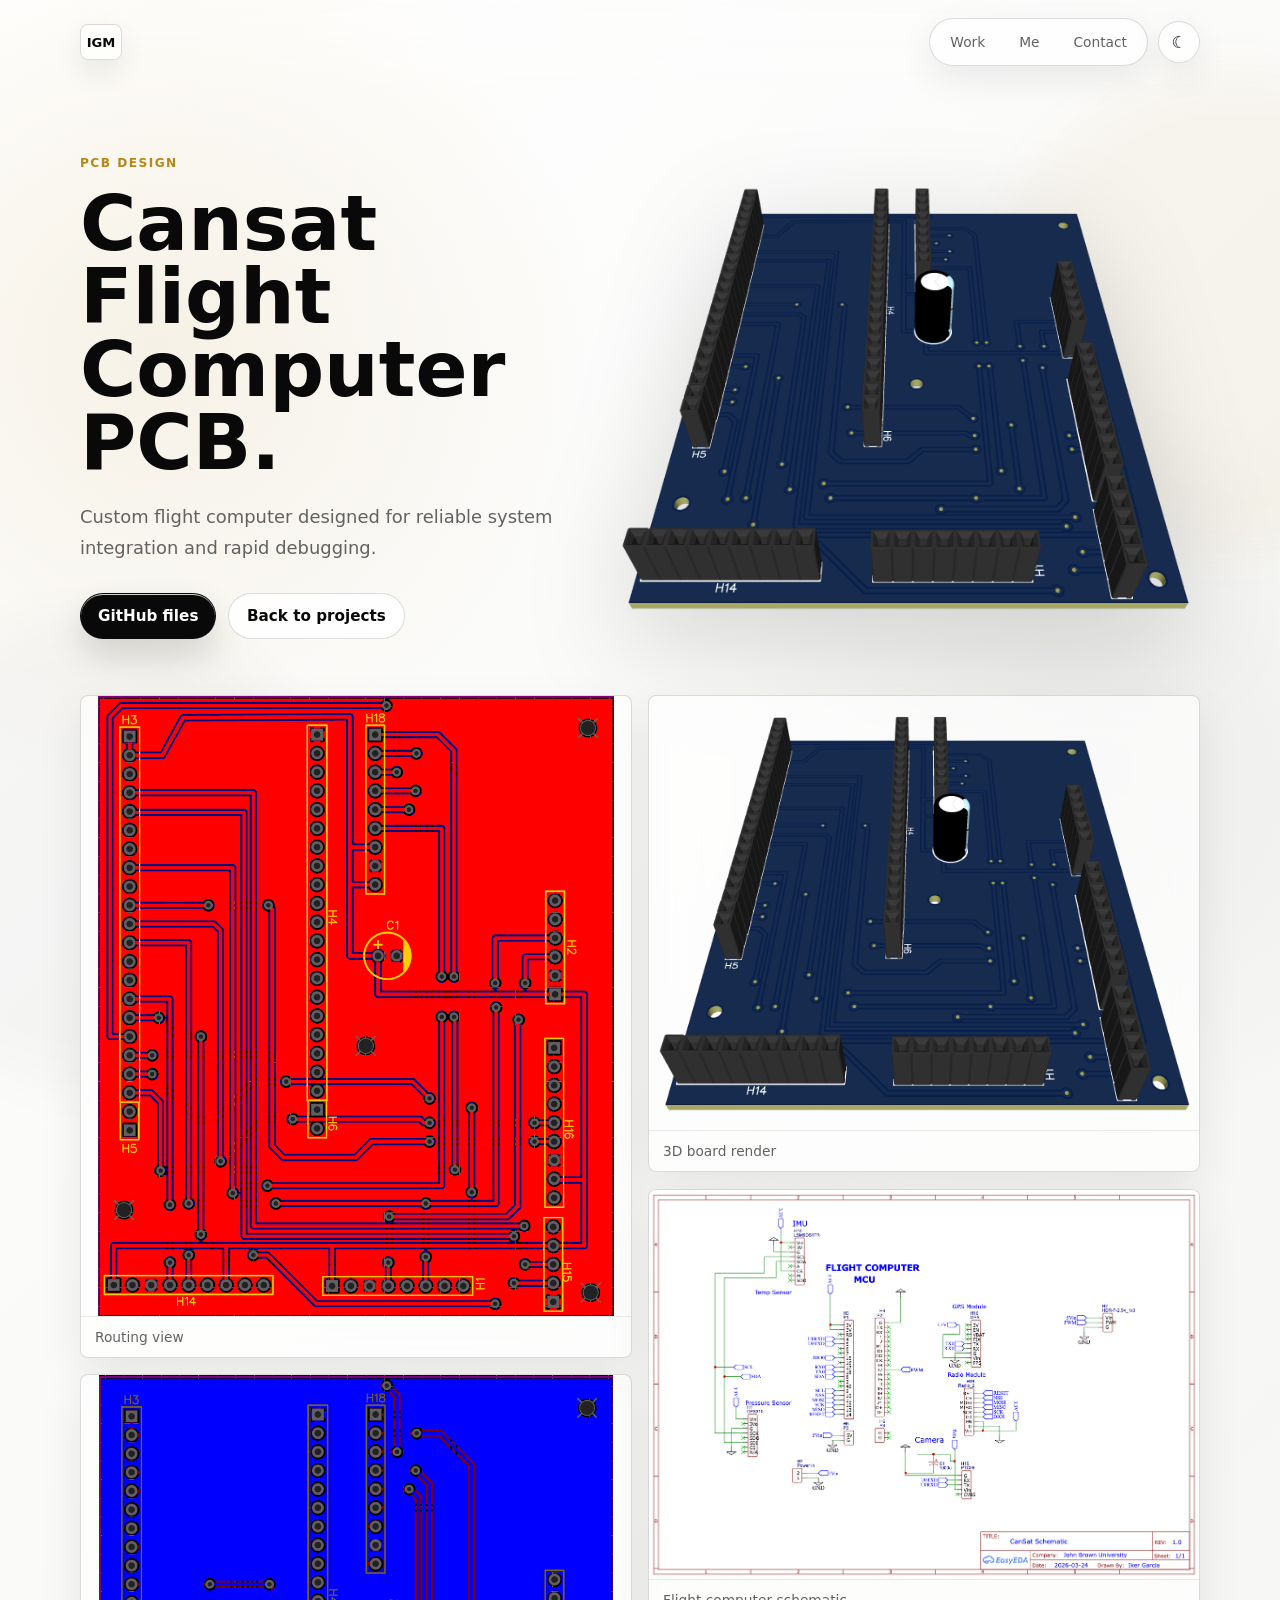
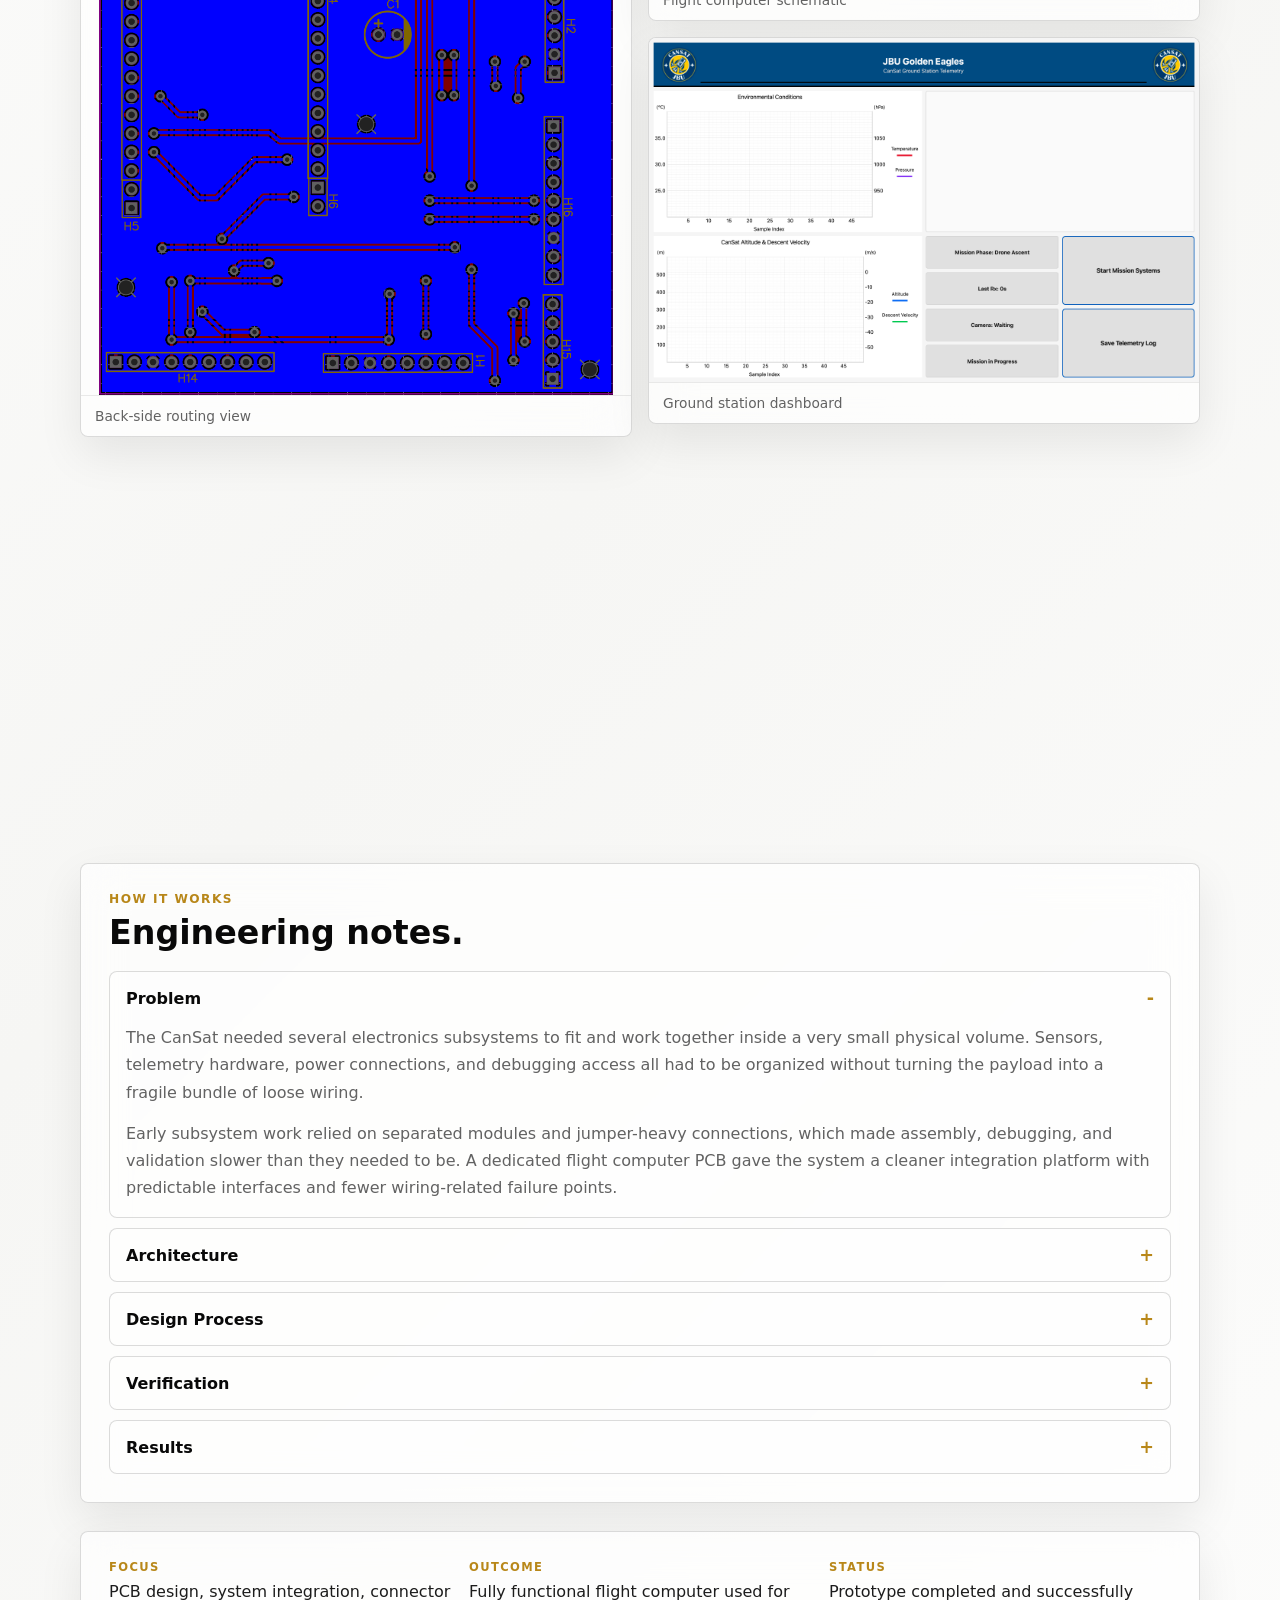
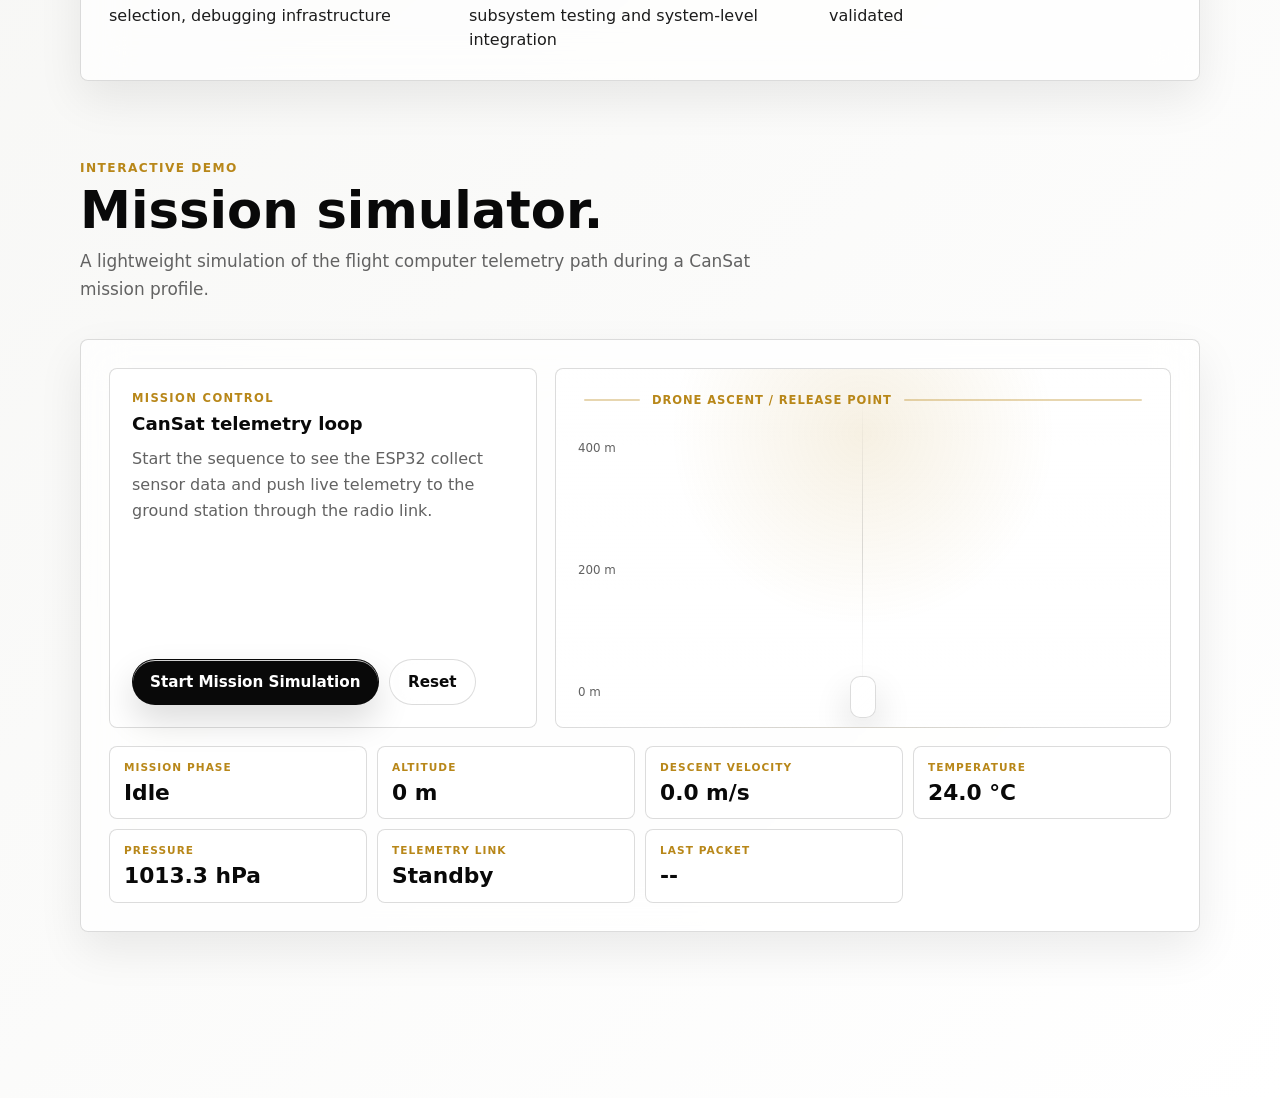
==== projects/cansat-flight-computer.html @ 7fa729b8 "Update" ====
<!doctype html>
<html lang="en">
  <head>
    <meta charset="UTF-8" />
    <meta name="viewport" content="width=device-width, initial-scale=1.0" />
    <meta name="description" content="Cansat Flight Computer PCB project by Iker Garcia Morales." />
    <title>Cansat Flight Computer PCB | Iker Garcia Morales</title>
    <link rel="icon" type="image/png" href="../assets/favicon-wafer.png" />
    <link rel="apple-touch-icon" href="../assets/favicon-wafer.png" />
    <script>
      document.documentElement.dataset.theme = localStorage.getItem("theme") || "light";
    </script>
    <!-- Google Analytics 4: configure the Measurement ID in ../analytics-config.js. -->
    <script src="../analytics-config.js?v=1"></script>
    <script src="../analytics.js?v=1"></script>
    <link rel="stylesheet" href="../styles.css?v=43" />
  </head>
  <body>
    <div class="ambient ambient-one"></div>
    <div class="ambient ambient-two"></div>

    <header class="site-header">
      <a class="brand" href="../" aria-label="Iker Garcia Morales home">
        <span class="brand-mark">IGM</span>
        <span class="brand-name">Iker Garcia Morales</span>
      </a>
      <div class="header-controls">
        <nav class="nav-links" aria-label="Project navigation">
          <a href="../#work">Work</a>
          <a href="../#about">Me</a>
          <a href="../#contact">Contact</a>
        </nav>
        <button class="theme-toggle" type="button" aria-label="Turn on night mode" aria-pressed="false">
          <span aria-hidden="true">☾</span>
        </button>
      </div>
    </header>

    <main class="project-page">
      <section class="project-hero section-shell">
        <div>
          <p class="eyebrow">PCB Design</p>
          <h1>Cansat Flight Computer PCB.</h1>
          <p class="hero-text">
            Custom flight computer designed for reliable system integration and rapid debugging.
          </p>
          <div class="project-nav">
            <a class="button primary" href="https://github.com/ThNovel/cansat_2026" target="_blank" rel="noreferrer">GitHub files</a>
            <a class="button secondary" href="../#work">Back to projects</a>
          </div>
        </div>
        <div class="project-media">
          <img src="../assets/2-Photoroom.png" alt="3D render of the Cansat Flight Computer PCB." />
        </div>
      </section>

      <section class="project-gallery cansat-gallery section-shell" aria-label="Cansat Flight Computer PCB images">
        <figure class="cansat-routing">
          <img src="../assets/1.png" alt="Routing view of the Cansat Flight Computer PCB." />
          <figcaption>Routing view</figcaption>
        </figure>
        <figure class="cansat-back">
          <img src="../assets/back_pcb_cansat.png" alt="Back side routing view of the Cansat Flight Computer PCB." />
          <figcaption>Back-side routing view</figcaption>
        </figure>
        <div class="cansat-gallery-stack">
          <figure>
            <img src="../assets/2-Photoroom.png" alt="3D render of the Cansat Flight Computer PCB." />
            <figcaption>3D board render</figcaption>
          </figure>
          <figure>
            <img src="../assets/Schematic_Cansat_PCB_Flight_Computer_Only_2026-05-29.png" alt="Schematic view of the Cansat Flight Computer PCB." />
            <figcaption>Flight computer schematic</figcaption>
          </figure>
          <figure>
            <img src="../assets/ground_station.png" alt="Ground station telemetry dashboard for the Cansat mission." />
            <figcaption>Ground station dashboard</figcaption>
          </figure>
        </div>
      </section>

      <section class="project-body section-shell">
        <article class="project-copy">
          <p>
            This PCB was developed as the main flight computer for our Cansat project,
            a soda-can-sized satellite designed for environmental sensing and telemetry.
            The project was built for the CanSat International Competition organized
            by UNAM in Mexico.
          </p>
          <p>
            The board was built around a practical engineering philosophy: simplify
            integration, reduce wiring complexity, and make debugging as straightforward
            as possible. Plug-and-play connectors, clearly organized interfaces, and
            accessible test points allowed the team to validate subsystems quickly and
            isolate issues during development.
          </p>
          <p>
            By consolidating sensors, communications, and power distribution into a
            single board, the PCB provided a reliable platform for testing and system
            integration throughout the project.
          </p>
        </article>

        <section class="project-deep-dive" aria-labelledby="cansat-how-title">
          <p class="section-kicker">How It Works</p>
          <h2 id="cansat-how-title">Engineering notes.</h2>
          <div class="accordion" data-accordion>
            <div class="accordion-item is-open">
              <button class="accordion-trigger" type="button" aria-expanded="true" aria-controls="cansat-problem">
                Problem
              </button>
              <div class="accordion-content" id="cansat-problem">
                <div class="accordion-inner">
                  <p>
                    The CanSat needed several electronics subsystems to fit and work together
                    inside a very small physical volume. Sensors, telemetry hardware, power
                    connections, and debugging access all had to be organized without turning
                    the payload into a fragile bundle of loose wiring.
                  </p>
                  <p>
                    Early subsystem work relied on separated modules and jumper-heavy
                    connections, which made assembly, debugging, and validation slower than
                    they needed to be. A dedicated flight computer PCB gave the system a
                    cleaner integration platform with predictable interfaces and fewer
                    wiring-related failure points.
                  </p>
                </div>
              </div>
            </div>
            <div class="accordion-item">
              <button class="accordion-trigger" type="button" aria-expanded="false" aria-controls="cansat-architecture">
                Architecture
              </button>
              <div class="accordion-content" id="cansat-architecture">
                <div class="accordion-inner">
                  <p>
                    The ESP32 acted as the central controller for the flight computer. The
                    TMP117 provided temperature measurements, the DPS310 provided pressure
                    data for altitude-related telemetry, the LSM9DS1 supplied inertial data,
                    and the RFM69HCW handled radio telemetry to the ground station.
                  </p>
                  <p>
                    The PCB was organized around readable connector groups, power
                    distribution, sensor interfaces, and debugging accessibility. The goal was
                    not only to make the system compact, but to make it serviceable during
                    subsystem bring-up and full mission integration.
                  </p>
                  <div class="system-architecture cansat-architecture-diagram" aria-label="Cansat flight computer system architecture">
                    <div class="system-cluster">
                      <span>TMP117</span>
                      <span>DPS310</span>
                      <span>LSM9DS1</span>
                    </div>
                    <span class="system-arrow">→</span>
                    <div class="system-block primary-block">
                      <strong>ESP32</strong>
                      <small>Flight Computer</small>
                    </div>
                    <span class="system-arrow">→</span>
                    <div class="system-block">
                      <strong>RFM69HCW</strong>
                      <small>Radio Telemetry</small>
                    </div>
                    <span class="system-arrow">→</span>
                    <div class="system-block">
                      <strong>Ground Station</strong>
                      <small>Dashboard</small>
                    </div>
                  </div>
                </div>
              </div>
            </div>
            <div class="accordion-item">
              <button class="accordion-trigger" type="button" aria-expanded="false" aria-controls="cansat-process">
                Design Process
              </button>
              <div class="accordion-content" id="cansat-process">
                <div class="accordion-inner">
                  <p>
                    The design started from system requirements and interface planning:
                    which signals needed to leave the board, which modules needed dedicated
                    connectors, and which points had to remain accessible during testing.
                  </p>
                  <p>
                    From there, the work moved through schematic capture, connector
                    selection, board placement, routing, and design-for-debug decisions. The
                    layout prioritized signal organization and serviceability so the board
                    could be read, probed, and modified during development instead of only
                    being packed as tightly as possible.
                  </p>
                  <ul>
                    <li>Grouped sensor, communication, and power interfaces by function.</li>
                    <li>Reduced loose wiring by consolidating subsystem connections onto one board.</li>
                    <li>Kept debugging and subsystem access in mind during connector placement.</li>
                  </ul>
                </div>
              </div>
            </div>
            <div class="accordion-item">
              <button class="accordion-trigger" type="button" aria-expanded="false" aria-controls="cansat-verification">
                Verification
              </button>
              <div class="accordion-content" id="cansat-verification">
                <div class="accordion-inner">
                  <p>
                    Verification followed a staged bring-up process. The board was first
                    checked for continuity and power integrity, then individual interfaces
                    were validated before moving into integrated subsystem testing.
                  </p>
                  <p>
                    During system-level testing, the ground station dashboard was used to
                    observe telemetry receive status, temperature, pressure, altitude,
                    descent velocity, mission phase, and mission state. This made it easier
                    to confirm that the flight computer was not only powering up, but also
                    producing useful mission data.
                  </p>
                  <p>
                    The simulator below reflects the competition profile: the original target
                    altitude was 400 m, but the flight ceiling was changed to 315 m shortly
                    before the mission.
                  </p>
                  <img src="../assets/ground_station.png" alt="Ground station dashboard used during Cansat telemetry testing." />
                </div>
              </div>
            </div>
            <div class="accordion-item">
              <button class="accordion-trigger" type="button" aria-expanded="false" aria-controls="cansat-results">
                Results
              </button>
              <div class="accordion-content" id="cansat-results">
                <div class="accordion-inner">
                  <p>
                    The prototype served as a functional central flight computer for
                    subsystem testing and system integration. It reduced wiring complexity,
                    made debugging more direct, and provided a cleaner platform for testing
                    sensing, telemetry, and mission-state behavior.
                  </p>
                  <p>
                    During the competition mission, the PCB worked as expected and was able
                    to transmit data throughout the full flight with minimal packet loss. The
                    board also survived landing with no electrical damage. Our team placed
                    14th out of the 43 teams that participated in the final competition and
                    14th out of the 150 teams that participated across the full CanSat
                    International Competition organized by UNAM in Mexico.
                  </p>
                  <p>
                    One improvement area was the image telemetry path: seven packets were
                    lost while sending the required anaglyph picture. Future revisions would
                    improve silkscreen labeling, add more dedicated test points, refine
                    layout details, and include clearer revision-specific documentation so
                    bring-up and handoff are even easier.
                  </p>
                </div>
              </div>
            </div>
          </div>
        </section>

        <aside class="project-facts">
          <dl>
            <div>
              <dt>Focus</dt>
              <dd>PCB design, system integration, connector selection, debugging infrastructure</dd>
            </div>
            <div>
              <dt>Outcome</dt>
              <dd>Fully functional flight computer used for subsystem testing and system-level integration</dd>
            </div>
            <div>
              <dt>Status</dt>
              <dd>Prototype completed and successfully validated</dd>
            </div>
          </dl>
        </aside>
      </section>

      <section class="interactive-demo section-shell" data-demo="cansat">
        <div class="section-heading">
          <p class="section-kicker">Interactive Demo</p>
          <h2>Mission simulator.</h2>
          <p class="section-intro">
            A lightweight simulation of the flight computer telemetry path during a
            CanSat mission profile.
          </p>
        </div>
        <div class="mission-demo">
          <div class="mission-panel">
            <div>
              <p class="demo-label">Mission Control</p>
              <h3>CanSat telemetry loop</h3>
              <p>
                Start the sequence to see the ESP32 collect sensor data and push
                live telemetry to the ground station through the radio link.
              </p>
            </div>
            <div class="mission-actions">
              <button class="button primary" type="button" data-cansat-start>Start Mission Simulation</button>
              <button class="button secondary" type="button" data-cansat-reset>Reset</button>
            </div>
          </div>

          <div class="mission-visual" aria-label="Animated Cansat mission profile">
            <div class="drone-line">
              <span>Drone ascent / release point</span>
            </div>
            <div class="altitude-track">
              <span>400 m</span>
              <span>200 m</span>
              <span>0 m</span>
            </div>
            <div class="cansat-marker" data-cansat-marker>
              <span class="parachute" aria-hidden="true"></span>
              <span class="cansat-body" aria-hidden="true"></span>
            </div>
          </div>

          <div class="telemetry-grid" aria-label="Live Cansat telemetry">
            <div class="telemetry-card">
              <span>Mission Phase</span>
              <strong data-cansat-phase>Idle</strong>
            </div>
            <div class="telemetry-card">
              <span>Altitude</span>
              <strong><span data-cansat-altitude>0</span> m</strong>
            </div>
            <div class="telemetry-card">
              <span>Descent Velocity</span>
              <strong><span data-cansat-velocity>0.0</span> m/s</strong>
            </div>
            <div class="telemetry-card">
              <span>Temperature</span>
              <strong><span data-cansat-temperature>24.0</span> °C</strong>
            </div>
            <div class="telemetry-card">
              <span>Pressure</span>
              <strong><span data-cansat-pressure>1013.3</span> hPa</strong>
            </div>
            <div class="telemetry-card">
              <span>Telemetry Link</span>
              <strong data-cansat-link>Standby</strong>
            </div>
            <div class="telemetry-card">
              <span>Last Packet</span>
              <strong data-cansat-packet>--</strong>
            </div>
          </div>
        </div>
      </section>
    </main>
    <script src="../script.js?v=38"></script>
  </body>
</html>
---- styles.css ----
:root {
  color-scheme: light;
  --ink: #090909;
  --muted: #626262;
  --line: rgba(9, 9, 9, 0.12);
  --soft-line: rgba(9, 9, 9, 0.14);
  --panel: rgba(255, 255, 255, 0.68);
  --panel-strong: rgba(255, 255, 255, 0.86);
  --accent: #b88719;
  --graphite: #1c1c1c;
  --shadow: 0 28px 80px rgba(9, 9, 9, 0.14);
  --page-glow-one: rgba(184, 135, 25, 0.1);
  --page-glow-two: rgba(9, 9, 9, 0.05);
  --page-start: #ffffff;
  --page-mid: #f6f6f4;
  --page-end: #ffffff;
  --glass: rgba(255, 255, 255, 0.72);
  --hover-fill: rgba(9, 9, 9, 0.06);
  --image-surface: rgba(255, 255, 255, 0.2);
  --primary-bg: #090909;
  --primary-text: #ffffff;
  --ambient-two: rgba(9, 9, 9, 0.08);
  --bubble-shine: rgba(255, 255, 255, 0.86);
  --radius: 8px;
  --ease-apple: cubic-bezier(0.16, 1, 0.3, 1);
  --wafer-scale: 1;
  --wafer-opacity: 1;
  --wafer-shift: 0px;
  --card-hover-border: rgba(184, 135, 25, 0.34);
  --card-hover-glow: rgba(184, 135, 25, 0.14);
  --card-hover-shadow: 0 24px 58px rgba(9, 9, 9, 0.16);
  font-family: Inter, ui-sans-serif, system-ui, -apple-system, BlinkMacSystemFont, "Segoe UI", sans-serif;
}

:root[data-theme="dark"] {
  color-scheme: dark;
  --ink: #f7f7f3;
  --muted: #b9b9b2;
  --line: rgba(255, 255, 255, 0.14);
  --soft-line: rgba(255, 255, 255, 0.16);
  --panel: rgba(18, 18, 18, 0.62);
  --panel-strong: rgba(28, 28, 28, 0.86);
  --accent: #d5a633;
  --graphite: #f1f1ed;
  --shadow: 0 28px 80px rgba(0, 0, 0, 0.42);
  --page-glow-one: rgba(213, 166, 51, 0.12);
  --page-glow-two: rgba(255, 255, 255, 0.05);
  --page-start: #050505;
  --page-mid: #101010;
  --page-end: #050505;
  --glass: rgba(22, 22, 22, 0.72);
  --hover-fill: rgba(255, 255, 255, 0.08);
  --image-surface: rgba(255, 255, 255, 0.04);
  --primary-bg: #f7f7f3;
  --primary-text: #050505;
  --ambient-two: rgba(255, 255, 255, 0.08);
  --bubble-shine: rgba(255, 255, 255, 0.12);
  --card-hover-border: rgba(213, 166, 51, 0.24);
  --card-hover-glow: rgba(213, 166, 51, 0.1);
  --card-hover-shadow: 0 24px 58px rgba(0, 0, 0, 0.28);
}

:root[data-theme="dark"] .bubble-cansat {
  --bubble-bg: #19150e;
}

:root[data-theme="dark"] .bubble-lvd {
  --bubble-bg: #101722;
}

:root[data-theme="dark"] .bubble-mips {
  --bubble-bg: #161322;
}

:root[data-theme="dark"] .bubble-sim {
  --bubble-bg: #101a13;
}

* {
  box-sizing: border-box;
}

html {
  scroll-behavior: smooth;
}

body {
  margin: 0;
  min-height: 100vh;
  color: var(--ink);
  background:
    radial-gradient(circle at 12% 8%, var(--page-glow-one), transparent 28rem),
    radial-gradient(circle at 86% 18%, var(--page-glow-two), transparent 24rem),
    linear-gradient(135deg, var(--page-start) 0%, var(--page-mid) 48%, var(--page-end) 100%);
  overflow-x: hidden;
  transition: background 600ms var(--ease-apple), color 600ms var(--ease-apple);
}

a {
  color: inherit;
  text-decoration: none;
}

.ambient {
  position: fixed;
  z-index: -1;
  width: 30rem;
  height: 30rem;
  border-radius: 50%;
  filter: blur(24px);
  opacity: 0.35;
  pointer-events: none;
}

.ambient-one {
  top: 8vh;
  right: -12rem;
  background: rgba(184, 135, 25, 0.16);
}

.ambient-two {
  bottom: -12rem;
  left: -9rem;
  background: var(--ambient-two);
}

.site-header {
  position: sticky;
  top: 0;
  z-index: 10;
  display: flex;
  align-items: center;
  justify-content: space-between;
  width: min(1120px, calc(100% - 40px));
  margin: 0 auto;
  padding: 18px 0;
  backdrop-filter: blur(20px);
  transform: translateY(0);
  transition: transform 600ms var(--ease-apple), filter 420ms var(--ease-apple), opacity 420ms var(--ease-apple);
  will-change: transform;
}

.site-header.header-hidden {
  opacity: 0;
  pointer-events: none;
  transform: translateY(-115%);
}

.brand,
.header-controls,
.nav-links {
  display: flex;
  align-items: center;
}

.header-controls {
  gap: 10px;
}

.brand {
  gap: 0;
  font-size: 0.92rem;
  font-weight: 650;
}

.brand-mark {
  display: grid;
  width: 42px;
  height: 36px;
  place-items: center;
  border: 1px solid var(--soft-line);
  border-radius: 8px;
  background: var(--glass);
  box-shadow: 0 12px 28px rgba(9, 9, 9, 0.08);
  backdrop-filter: blur(18px) saturate(1.4);
  font-size: 0.82rem;
}

.brand-name {
  display: inline-block;
  max-width: 0;
  margin-left: 0;
  opacity: 0;
  overflow: hidden;
  transform: translateX(-8px);
  transition:
    max-width 520ms var(--ease-apple),
    margin-left 420ms var(--ease-apple),
    opacity 320ms var(--ease-apple),
    transform 520ms var(--ease-apple);
  white-space: nowrap;
}

.brand:hover .brand-name,
.brand:focus-visible .brand-name {
  max-width: 180px;
  margin-left: 10px;
  opacity: 1;
  transform: translateX(0);
}

.nav-links {
  gap: 6px;
  padding: 6px;
  border: 1px solid var(--soft-line);
  border-radius: 999px;
  background: var(--glass);
  box-shadow: 0 12px 35px rgba(9, 9, 9, 0.08);
  backdrop-filter: blur(18px) saturate(1.6);
}

.nav-links a {
  border-radius: 999px;
  padding: 9px 14px;
  color: var(--muted);
  font-size: 0.86rem;
  transition: background 420ms var(--ease-apple), color 420ms var(--ease-apple);
}

.nav-links a:hover,
.nav-links a:focus-visible {
  background: var(--hover-fill);
  color: var(--ink);
}

.theme-toggle {
  display: grid;
  width: 42px;
  height: 42px;
  place-items: center;
  border: 1px solid var(--soft-line);
  border-radius: 999px;
  color: var(--ink);
  background: var(--glass);
  box-shadow: 0 12px 35px rgba(9, 9, 9, 0.08);
  backdrop-filter: blur(18px) saturate(1.6);
  cursor: pointer;
  font: inherit;
  font-size: 1.05rem;
  transition: transform 520ms var(--ease-apple), background 520ms var(--ease-apple), color 520ms var(--ease-apple);
}

.theme-toggle:hover,
.theme-toggle:focus-visible {
  transform: translateY(-2px) scale(1.04);
  background: var(--hover-fill);
}

.section-shell {
  width: min(1120px, calc(100% - 40px));
  margin: 0 auto;
}

.hero {
  display: grid;
  grid-template-columns: minmax(0, 1.04fr) minmax(320px, 0.96fr);
  gap: 64px;
  align-items: center;
  min-height: calc(100vh - 72px);
  padding: 52px 0 84px;
}

.eyebrow,
.section-kicker,
.tag {
  margin: 0;
  color: var(--accent);
  font-size: 0.76rem;
  font-weight: 760;
  letter-spacing: 0.12em;
  text-transform: uppercase;
}

h1,
h2,
h3,
p {
  overflow-wrap: break-word;
}

h1 {
  max-width: 760px;
  margin: 18px 0 22px;
  font-size: clamp(3rem, 6.4vw, 5.35rem);
  line-height: 0.95;
}

h2 {
  margin: 10px 0 0;
  font-size: clamp(2rem, 4vw, 4rem);
  line-height: 1;
}

h3 {
  margin: 0;
  font-size: 1.14rem;
}

.hero-text {
  max-width: 620px;
  margin: 0;
  color: var(--muted);
  font-size: clamp(1.03rem, 1.4vw, 1.22rem);
  line-height: 1.72;
}

.hero-actions {
  display: flex;
  flex-wrap: wrap;
  gap: 12px;
  margin-top: 34px;
}

.button {
  --pointer-x: 50%;
  --pointer-y: 50%;
  position: relative;
  display: inline-flex;
  align-items: center;
  justify-content: center;
  min-height: 46px;
  border: 0;
  border-radius: 999px;
  padding: 0 18px;
  color: inherit;
  cursor: pointer;
  font: inherit;
  font-size: 0.95rem;
  font-weight: 680;
  overflow: hidden;
  transition: transform 600ms var(--ease-apple), box-shadow 600ms var(--ease-apple), background 600ms var(--ease-apple);
}

.button::before,
.contact-links a::before,
.contact-links button::before,
.tool-grid span::before {
  position: absolute;
  inset: -1px;
  content: "";
  background: radial-gradient(circle at var(--pointer-x) var(--pointer-y), rgba(255, 255, 255, 0.9), rgba(184, 135, 25, 0.16) 34%, transparent 62%);
  opacity: 0;
  pointer-events: none;
  transition: opacity 520ms var(--ease-apple);
}

.button:hover::before,
.button:focus-visible::before,
.contact-links a:hover::before,
.contact-links a:focus-visible::before,
.contact-links button:hover::before,
.contact-links button:focus-visible::before,
.tool-grid span:hover::before {
  opacity: 1;
}

.button:hover,
.button:focus-visible {
  transform: translateY(-3px) scale(1.02);
}

.button.primary {
  color: var(--primary-text);
  background: var(--primary-bg);
  box-shadow: 0 16px 34px rgba(9, 9, 9, 0.14);
}

.button.secondary {
  border: 1px solid var(--soft-line);
  background: rgba(255, 255, 255, 0.84);
  color: var(--ink);
  backdrop-filter: blur(16px);
}

:root[data-theme="dark"] .button.secondary {
  background: rgba(52, 52, 52, 0.9);
}

.hero-visual {
  position: relative;
  min-height: 570px;
  overflow: visible;
  perspective: 1100px;
}

.wafer-stage {
  --wafer-tilt-x: 0deg;
  --wafer-tilt-y: 0deg;
  position: absolute;
  inset: 8px 0 auto auto;
  display: grid;
  width: min(112%, 590px);
  aspect-ratio: 1.25;
  place-items: center;
  overflow: visible;
  border: 0;
  border-radius: 0;
  background: transparent;
  box-shadow: none;
  backdrop-filter: none;
  opacity: var(--wafer-opacity);
  scale: var(--wafer-scale);
  translate: 0 var(--wafer-shift);
  transition: opacity 180ms linear, scale 180ms linear, translate 180ms linear;
}

.wafer-stage::before {
  position: absolute;
  inset: 18% 10% 8%;
  border-radius: 50%;
  content: "";
  background: rgba(184, 135, 25, 0.1);
  filter: blur(42px);
  opacity: 0.52;
  pointer-events: none;
  animation: wafer-glow 6.2s ease-in-out infinite;
}

.wafer-stage::after {
  display: none;
}

.wafer-stage picture {
  display: block;
  width: 100%;
  height: 100%;
  animation: wafer-idle-float 6.2s ease-in-out infinite;
  transform-origin: 52% 48%;
  will-change: transform;
}

.wafer-image {
  display: block;
  width: 100%;
  height: 100%;
  object-fit: contain;
  filter: drop-shadow(0 30px 40px rgba(9, 9, 9, 0.14));
  transform: scale(1);
  transition: transform 720ms cubic-bezier(0.16, 1, 0.3, 1), filter 720ms cubic-bezier(0.16, 1, 0.3, 1);
  will-change: transform;
}

@media (hover: hover) and (pointer: fine) {
  .wafer-stage:hover picture,
  .wafer-stage.is-lens-active picture {
    animation-play-state: paused;
  }

  .wafer-stage:hover .wafer-image,
  .wafer-stage.is-lens-active .wafer-image {
    filter: drop-shadow(0 38px 52px rgba(9, 9, 9, 0.2));
    transform: perspective(900px) rotateX(var(--wafer-tilt-y)) rotateY(var(--wafer-tilt-x)) scale(1.085);
  }

  .wafer-stage.is-lens-active::before {
    opacity: 0.74;
  }
}

.wafer-lens {
  position: absolute;
  top: 0;
  left: 0;
  z-index: 2;
  width: 124px;
  height: 124px;
  border-radius: 50%;
  opacity: 0;
  pointer-events: none;
  background-repeat: no-repeat;
  filter: drop-shadow(0 14px 18px rgba(9, 9, 9, 0.1));
  -webkit-mask-image: radial-gradient(circle, #000 46%, rgba(0, 0, 0, 0.66) 68%, transparent 100%);
  mask-image: radial-gradient(circle, #000 46%, rgba(0, 0, 0, 0.66) 68%, transparent 100%);
  transform: translate3d(-50%, -50%, 0) scale(0.92);
  transition: opacity 280ms var(--ease-apple), transform 420ms var(--ease-apple);
  will-change: left, top, background-position, opacity, transform;
}

.wafer-stage.is-lens-active .wafer-lens {
  opacity: 0.9;
  transform: translate3d(-50%, -50%, 0) scale(1);
}

@keyframes wafer-idle-float {
  0%,
  100% {
    transform: translate3d(0, 0, 0) rotate(-0.55deg);
  }
  50% {
    transform: translate3d(0, -14px, 0) rotate(0.7deg);
  }
}

@keyframes wafer-glow {
  0%,
  100% {
    opacity: 0.42;
    transform: scale(0.98);
  }
  50% {
    opacity: 0.66;
    transform: scale(1.04);
  }
}

@media (hover: none), (pointer: coarse) {
  .wafer-lens {
    display: none;
  }
}

.glass-panel {
  position: absolute;
  inset: 36px 0 auto auto;
  width: min(100%, 500px);
  aspect-ratio: 0.82;
  overflow: hidden;
  border: 1px solid var(--soft-line);
  border-radius: 8px;
  background:
    linear-gradient(135deg, rgba(255, 255, 255, 0.84), rgba(255, 255, 255, 0.34)),
    repeating-linear-gradient(90deg, rgba(9, 9, 9, 0.07) 0 1px, transparent 1px 42px),
    repeating-linear-gradient(0deg, rgba(9, 9, 9, 0.07) 0 1px, transparent 1px 42px);
  box-shadow: var(--shadow);
  backdrop-filter: blur(26px) saturate(1.7);
}

.chip-core {
  position: absolute;
  top: 22%;
  left: 18%;
  display: grid;
  grid-template-columns: repeat(2, 1fr);
  gap: 8px;
  width: 48%;
  aspect-ratio: 1;
  padding: 16px;
  border: 1px solid rgba(9, 9, 9, 0.16);
  border-radius: 8px;
  background:
    linear-gradient(135deg, rgba(12, 12, 12, 0.92), rgba(54, 54, 54, 0.78)),
    radial-gradient(circle at 20% 20%, rgba(255, 255, 255, 0.24), transparent 45%);
  box-shadow: inset 0 1px 0 rgba(255, 255, 255, 0.22), 0 28px 55px rgba(9, 9, 9, 0.18);
}

.chip-core span {
  border-radius: 4px;
  background: linear-gradient(135deg, rgba(255, 255, 255, 0.82), rgba(255, 255, 255, 0.28));
  opacity: 0.78;
}

.trace {
  position: absolute;
  height: 2px;
  background: linear-gradient(90deg, transparent, rgba(9, 9, 9, 0.46), transparent);
  transform-origin: left center;
}

.trace-one {
  top: 30%;
  left: 5%;
  width: 76%;
  transform: rotate(18deg);
}

.trace-two {
  top: 57%;
  left: 19%;
  width: 84%;
  transform: rotate(-22deg);
}

.trace-three {
  top: 78%;
  left: 6%;
  width: 70%;
  transform: rotate(9deg);
}

.pad-grid {
  position: absolute;
  right: 8%;
  bottom: 10%;
  display: grid;
  grid-template-columns: repeat(4, 1fr);
  gap: 12px;
}

.pad-grid span {
  width: 18px;
  height: 18px;
  border: 1px solid rgba(9, 9, 9, 0.12);
  border-radius: 50%;
  background: rgba(9, 9, 9, 0.08);
}

.floating-spec {
  position: absolute;
  right: 8%;
  bottom: 48px;
  width: min(310px, 72%);
  border: 1px solid var(--soft-line);
  border-radius: 8px;
  padding: 18px;
  color: inherit;
  text-align: left;
  appearance: none;
  background: rgba(255, 255, 255, 0.66);
  box-shadow: 0 18px 50px rgba(9, 9, 9, 0.12);
  backdrop-filter: blur(22px) saturate(1.6);
  cursor: pointer;
  font: inherit;
}

.floating-spec span {
  display: block;
  margin-bottom: 6px;
  color: var(--accent);
  font-size: 0.76rem;
  font-weight: 760;
  letter-spacing: 0.12em;
}

.floating-spec strong {
  display: block;
  line-height: 1.35;
}

.tactile-surface {
  --pointer-x: 50%;
  --pointer-y: 50%;
  position: relative;
  overflow: hidden;
  transform: translateY(0) scale(1) rotateX(0deg);
  transition:
    transform 600ms var(--ease-apple),
    border-color 600ms var(--ease-apple),
    background 600ms var(--ease-apple),
    box-shadow 600ms var(--ease-apple);
  will-change: transform;
}

.tactile-surface::before {
  position: absolute;
  inset: -1px;
  content: "";
  background:
    radial-gradient(
      circle at var(--pointer-x) var(--pointer-y),
      rgba(255, 255, 255, 0.96),
      rgba(184, 135, 25, 0.14) 28%,
      transparent 56%
    );
  opacity: 0;
  pointer-events: none;
  transition: opacity 520ms var(--ease-apple);
}

.tactile-surface::after {
  position: absolute;
  inset: 1px;
  border-radius: inherit;
  content: "";
  border-top: 1px solid rgba(255, 255, 255, 0.82);
  pointer-events: none;
}

.tactile-surface:hover,
.tactile-surface:focus-visible {
  transform: translateY(-10px) scale(1.025) rotateX(2deg);
  border-color: rgba(184, 135, 25, 0.34);
  background: rgba(255, 255, 255, 0.86);
  box-shadow:
    0 34px 80px rgba(9, 9, 9, 0.16),
    inset 0 1px 0 rgba(255, 255, 255, 0.84);
}

.tactile-surface:hover::before,
.tactile-surface:focus-visible::before {
  opacity: 1;
}

.tactile-surface:active {
  transform: translateY(-4px) scale(0.992);
  box-shadow:
    0 18px 48px rgba(9, 9, 9, 0.12),
    inset 0 1px 16px rgba(9, 9, 9, 0.08);
}

.intro-grid,
.contact-section {
  display: grid;
  grid-template-columns: 0.9fr 1.1fr;
  gap: 48px;
  align-items: start;
  padding: 92px 0;
  border-top: 1px solid var(--line);
}

.about-copy {
  display: grid;
  gap: 18px;
}

.about-copy p,
.intro-grid > p {
  margin: 0;
  color: var(--muted);
  font-size: 1.2rem;
  line-height: 1.75;
}

.section-heading {
  max-width: 760px;
  margin-bottom: 34px;
}

.js .scroll-reveal {
  opacity: 0;
  transform: translate3d(0, 26px, 0) scale(0.985);
  transition:
    opacity 760ms var(--ease-apple),
    transform 760ms var(--ease-apple),
    filter 760ms var(--ease-apple);
  will-change: opacity, transform;
}

.js .scroll-reveal.is-visible {
  opacity: 1;
  transform: translate3d(0, 0, 0) scale(1);
}

.js .scroll-reveal.is-visible:nth-child(2) {
  transition-delay: 70ms;
}

.js .scroll-reveal.is-visible:nth-child(3) {
  transition-delay: 140ms;
}

.js .scroll-reveal.is-visible:nth-child(4) {
  transition-delay: 210ms;
}

.scroll-text {
  color: color-mix(in srgb, var(--ink) 48%, transparent);
  transition: color 760ms var(--ease-apple), opacity 760ms var(--ease-apple);
}

.scroll-text.is-visible {
  color: var(--ink);
}

.section-intro {
  max-width: 680px;
  margin: 12px 0 0;
  color: var(--muted);
  font-size: 1.06rem;
  line-height: 1.65;
}

.featured-section {
  padding: 10px 0 112px;
}

.featured-card {
  --pointer-x: 50%;
  --pointer-y: 50%;
  display: grid;
  grid-template-columns: minmax(0, 1.1fr) minmax(260px, 0.9fr);
  gap: 24px;
  align-items: center;
  overflow: hidden;
  border: 1px solid var(--soft-line);
  border-radius: var(--radius);
  padding: 34px;
  background:
    radial-gradient(circle at var(--pointer-x) var(--pointer-y), rgba(184, 135, 25, 0.12), transparent 44%),
    var(--panel);
  box-shadow: 0 22px 58px rgba(9, 9, 9, 0.1);
  backdrop-filter: blur(22px) saturate(1.45);
}

:root[data-theme="dark"] .featured-card.tactile-surface:hover,
:root[data-theme="dark"] .featured-card.tactile-surface:focus-visible {
  border-color: rgba(213, 166, 51, 0.24);
  background:
    radial-gradient(circle at var(--pointer-x) var(--pointer-y), rgba(213, 166, 51, 0.1), transparent 48%),
    var(--panel);
  box-shadow: 0 24px 58px rgba(0, 0, 0, 0.28);
  transform: translateY(-5px) scale(1.008);
}

:root[data-theme="dark"] .featured-card.tactile-surface:hover::before,
:root[data-theme="dark"] .featured-card.tactile-surface:focus-visible::before {
  opacity: 0.12;
}

:root[data-theme="dark"] :is(
  .work-card,
  .expertise-item,
  .current-card,
  .writing-overview-card,
  .writing-card,
  .contact-links a,
  .contact-links button
).tactile-surface:hover,
:root[data-theme="dark"] :is(
  .work-card,
  .expertise-item,
  .current-card,
  .writing-overview-card,
  .writing-card,
  .contact-links a,
  .contact-links button
).tactile-surface:focus-visible {
  border-color: var(--card-hover-border);
  background:
    radial-gradient(circle at var(--pointer-x) var(--pointer-y), var(--card-hover-glow), transparent 48%),
    var(--panel);
  box-shadow: var(--card-hover-shadow);
  transform: translateY(-5px) scale(1.008);
}

:root[data-theme="dark"] :is(
  .work-card,
  .expertise-item,
  .current-card,
  .writing-overview-card,
  .writing-card,
  .contact-links a,
  .contact-links button
).tactile-surface:hover::before,
:root[data-theme="dark"] :is(
  .work-card,
  .expertise-item,
  .current-card,
  .writing-overview-card,
  .writing-card,
  .contact-links a,
  .contact-links button
).tactile-surface:focus-visible::before {
  opacity: 0.12;
}

:root[data-theme="dark"] .project-bubble.tactile-surface:hover,
:root[data-theme="dark"] .project-bubble.tactile-surface:focus-visible {
  background:
    radial-gradient(circle at var(--pointer-x) var(--pointer-y), var(--card-hover-glow), transparent 48%),
    var(--bubble-bg);
}

:root[data-theme="dark"] .tool-grid span:hover::before {
  opacity: 0.16;
}

.featured-description {
  max-width: 640px;
  margin: 0;
  color: var(--muted);
  font-size: 1.16rem;
  line-height: 1.65;
}

.proof-list {
  display: grid;
  gap: 8px;
  margin: 22px 0 26px;
}

.proof-list span {
  color: var(--graphite);
  font-size: 0.92rem;
}

.proof-list span::before {
  margin-right: 10px;
  content: "✓";
  color: var(--accent);
  font-weight: 760;
}

.featured-visual {
  display: grid;
  min-height: 230px;
  place-items: center;
  border: 1px solid var(--soft-line);
  border-radius: var(--radius);
  background:
    repeating-linear-gradient(90deg, transparent 0 38px, rgba(9, 9, 9, 0.055) 38px 39px),
    repeating-linear-gradient(0deg, transparent 0 38px, rgba(9, 9, 9, 0.055) 38px 39px),
    color-mix(in srgb, var(--panel-strong) 86%, transparent);
}

.featured-chip {
  display: grid;
  width: min(62%, 178px);
  aspect-ratio: 1;
  grid-template-columns: repeat(4, 1fr);
  gap: 8px;
  border: 1px solid var(--soft-line);
  border-radius: 18px;
  padding: 18px;
  background: rgba(9, 9, 9, 0.82);
  box-shadow: 0 20px 36px rgba(9, 9, 9, 0.18);
}

.featured-chip span {
  border-radius: 4px;
  background: linear-gradient(135deg, rgba(255, 255, 255, 0.7), rgba(184, 135, 25, 0.34));
}

.work-grid,
.expertise-grid {
  display: grid;
  grid-template-columns: repeat(3, minmax(0, 1fr));
  gap: 16px;
}

.work-grid {
  display: flex;
  flex-wrap: wrap;
  align-items: flex-start;
  gap: 14px;
}

.work-card,
.expertise-item {
  border: 1px solid var(--soft-line);
  border-radius: var(--radius);
  background: var(--panel);
  box-shadow: 0 18px 45px rgba(9, 9, 9, 0.1);
  backdrop-filter: blur(22px) saturate(1.45);
}

.work-card {
  display: block;
  width: 100%;
  overflow: hidden;
  padding: 0;
  color: inherit;
  text-align: left;
  font: inherit;
  cursor: pointer;
  appearance: none;
}

.project-bubble {
  flex: 1 1 calc(25% - 11px);
  height: auto;
  max-height: 286px;
  min-height: 286px;
  max-width: calc(25% - 11px);
  border-radius: 34px !important;
  padding: 18px;
  background:
    radial-gradient(circle at var(--pointer-x) var(--pointer-y), var(--bubble-shine), transparent 46%),
    var(--bubble-bg, rgba(255, 255, 255, 0.76));
  box-shadow: 0 18px 45px rgba(9, 9, 9, 0.08);
  overflow: hidden;
  transition:
    max-height 600ms var(--ease-apple),
    transform 600ms var(--ease-apple),
    border-color 600ms var(--ease-apple),
    background 600ms var(--ease-apple),
    box-shadow 600ms var(--ease-apple);
}

.project-bubble:hover,
.project-bubble:focus-visible,
.project-bubble.is-revealed {
  max-height: 454px;
  border-radius: 34px !important;
}

.bubble-cansat {
  --bubble-bg: #fff4df;
}

.bubble-lvd {
  --bubble-bg: #edf4ff;
}

.bubble-mips {
  --bubble-bg: #f3efff;
}

.bubble-sim {
  --bubble-bg: #effaf1;
}

.work-card:hover,
.work-card:focus-visible {
  transform: translateY(-12px) scale(1.018);
}

.work-card:focus-visible {
  outline: 2px solid var(--accent);
  outline-offset: 4px;
}

.project-visual {
  position: relative;
  height: 240px;
  overflow: hidden;
  border-bottom: 1px solid rgba(9, 9, 9, 0.08);
  background: var(--image-surface);
  transition: transform 600ms var(--ease-apple), filter 600ms var(--ease-apple);
}

.project-bubble .project-visual {
  max-height: 0;
  margin: 0;
  border: 0;
  border-radius: 18px;
  opacity: 0;
  transform: translateY(10px) scale(0.98);
  transition:
    max-height 620ms var(--ease-apple),
    margin 520ms var(--ease-apple),
    opacity 520ms var(--ease-apple),
    transform 620ms var(--ease-apple),
    filter 520ms var(--ease-apple);
}

.project-bubble:hover .project-visual,
.project-bubble:focus-visible .project-visual,
.project-bubble.is-revealed .project-visual {
  max-height: 108px;
  margin-bottom: 16px;
  opacity: 1;
  transform: translateY(0) scale(1);
}

.project-visual img,
.project-media img,
.project-gallery img {
  display: block;
  width: 100%;
}

.theme-image.theme-image-dark {
  display: none;
}

:root[data-theme="dark"] .theme-image.theme-image-light {
  display: none;
}

:root[data-theme="dark"] .theme-image.theme-image-dark {
  display: block;
}

.project-visual img {
  height: 100%;
  object-fit: cover;
  object-position: center;
  transition: transform 500ms cubic-bezier(0.25, 1, 0.5, 1);
}

.project-visual img.theme-image {
  object-fit: contain;
}

.project-visual img.layout-thumbnail {
  object-fit: cover;
}

.project-visual img.layout-thumbnail-sim {
  object-position: center 43%;
  transform: scale(1.34);
}

.project-image-card {
  background: var(--image-surface);
}

.work-card:hover .project-visual,
.work-card:focus-visible .project-visual {
  filter: brightness(1.04);
}

.work-card:hover .project-visual img,
.work-card:focus-visible .project-visual img {
  transform: scale(1.04);
}

.work-card:hover .project-visual img.layout-thumbnail-sim,
.work-card:focus-visible .project-visual img.layout-thumbnail-sim {
  transform: scale(1.42);
}

.pcb-visual {
  background:
    radial-gradient(circle at 78% 24%, rgba(184, 135, 25, 0.14), transparent 5rem),
    repeating-linear-gradient(90deg, transparent 0 38px, rgba(9, 9, 9, 0.06) 38px 39px),
    #efefed;
}

.project-visual-red {
  background:
    radial-gradient(circle at 78% 24%, rgba(184, 135, 25, 0.16), transparent 5rem),
    repeating-linear-gradient(90deg, transparent 0 38px, rgba(9, 9, 9, 0.08) 38px 39px),
    #f04a3a;
}

.project-visual-blue {
  background:
    radial-gradient(circle at 34% 30%, rgba(184, 135, 25, 0.18), transparent 5rem),
    repeating-linear-gradient(90deg, transparent 0 38px, rgba(255, 255, 255, 0.1) 38px 39px),
    #142b54;
}

.project-visual-blue .route,
.project-visual-blue .via {
  background: rgba(255, 255, 255, 0.72);
}

.project-visual-blue .via {
  border-color: rgba(255, 255, 255, 0.72);
}

.project-visual-layout {
  background:
    linear-gradient(120deg, transparent 0 42%, rgba(255, 0, 180, 0.18) 42% 48%, transparent 48%),
    radial-gradient(circle at 28% 22%, rgba(184, 135, 25, 0.18), transparent 9rem),
    #f7f3f8;
}

.project-visual-asic {
  background:
    linear-gradient(135deg, rgba(255, 0, 180, 0.18), transparent),
    #f7f3f8;
}

.project-visual-asic span {
  background: rgba(80, 220, 40, 0.74);
}

.route {
  position: absolute;
  height: 3px;
  border-radius: 999px;
  background: rgba(9, 9, 9, 0.72);
}

.route-a {
  top: 62px;
  left: 24px;
  width: 78%;
}

.route-b {
  top: 126px;
  left: -12px;
  width: 88%;
  transform: rotate(22deg);
}

.route-c {
  right: 28px;
  bottom: 48px;
  width: 48%;
  transform: rotate(-16deg);
}

.via {
  position: absolute;
  width: 32px;
  height: 32px;
  border: 8px solid rgba(9, 9, 9, 0.72);
  border-radius: 50%;
  background: #efefed;
}

.via-a {
  top: 46px;
  right: 52px;
}

.via-b {
  left: 48px;
  bottom: 46px;
}

.via-c {
  top: 118px;
  left: 44%;
}

.gds-visual {
  display: grid;
  grid-template-columns: repeat(8, 1fr);
  grid-template-rows: repeat(6, 1fr);
  gap: 6px;
  padding: 22px;
  background:
    linear-gradient(135deg, rgba(184, 135, 25, 0.1), transparent),
    #eeeeec;
}

.gds-visual span {
  border-radius: 3px;
  background: rgba(9, 9, 9, 0.68);
  box-shadow: 0 0 24px rgba(9, 9, 9, 0.1);
}

.gds-visual span:nth-child(1) {
  grid-column: 1 / 6;
  grid-row: 1 / 2;
}

.gds-visual span:nth-child(2) {
  grid-column: 3 / 4;
  grid-row: 1 / 6;
}

.gds-visual span:nth-child(3) {
  grid-column: 5 / 8;
  grid-row: 3 / 4;
}

.gds-visual span:nth-child(4) {
  grid-column: 7 / 8;
  grid-row: 2 / 7;
}

.gds-visual span:nth-child(5) {
  grid-column: 1 / 3;
  grid-row: 5 / 7;
}

.silicon-visual {
  background:
    linear-gradient(120deg, transparent 0 42%, rgba(9, 9, 9, 0.08) 42% 48%, transparent 48%),
    radial-gradient(circle at 28% 22%, rgba(184, 135, 25, 0.12), transparent 9rem),
    #efefed;
}

.die {
  position: absolute;
  inset: 48px;
  border: 1px solid rgba(9, 9, 9, 0.16);
  border-radius: 8px;
  background:
    repeating-linear-gradient(90deg, rgba(9, 9, 9, 0.12) 0 1px, transparent 1px 18px),
    repeating-linear-gradient(0deg, rgba(9, 9, 9, 0.12) 0 1px, transparent 1px 18px),
    rgba(255, 255, 255, 0.46);
}

.scanline {
  position: absolute;
  inset: 0;
  background: linear-gradient(180deg, transparent, rgba(9, 9, 9, 0.12), transparent);
  animation: scan 4s ease-in-out infinite;
}

.work-card-copy {
  padding: 0;
}

.work-card-copy h3 {
  margin: 8px 0 10px;
}

.work-card-copy p:last-child,
.expertise-item p {
  margin: 0;
  color: var(--muted);
  line-height: 1.65;
}

.project-bubble .tag {
  display: block;
}

.project-bubble h3 {
  max-width: 11rem;
  font-size: clamp(1rem, 1.45vw, 1.22rem);
  line-height: 1.05;
}

.project-bubble .work-card-copy > p {
  max-height: 5.8rem;
  margin-top: 0;
  overflow: visible;
  opacity: 1;
}

.project-bubble:hover .work-card-copy > p,
.project-bubble:focus-visible .work-card-copy > p,
.project-bubble.is-revealed .work-card-copy > p {
  max-height: 5.8rem;
  margin-top: 0;
}

.project-tags,
.proof-badges {
  display: flex;
  flex-wrap: wrap;
  gap: 6px;
  margin-top: 12px;
}

.project-tags span,
.proof-badges span,
.status-badge {
  display: inline-flex;
  border: 1px solid var(--soft-line);
  border-radius: 999px;
  padding: 5px 8px;
  color: var(--graphite);
  background: color-mix(in srgb, var(--panel-strong) 72%, transparent);
  font-size: 0.64rem;
  font-weight: 700;
  line-height: 1;
}

.proof-badges span,
.status-badge {
  border-color: rgba(184, 135, 25, 0.32);
  color: var(--accent);
}

.project-action {
  display: inline-flex;
  margin-top: 14px;
  color: var(--accent);
  font-size: 0.74rem;
  font-weight: 760;
  letter-spacing: 0.08em;
  text-transform: uppercase;
}

.project-bubble .project-action {
  opacity: 0.76;
}

.project-detail {
  padding-top: 18px;
}

.project-detail-panel {
  position: relative;
  border: 1px solid rgba(184, 135, 25, 0.28);
  border-radius: var(--radius);
  padding: 32px;
  background:
    linear-gradient(135deg, rgba(255, 255, 255, 0.88), rgba(255, 255, 255, 0.42)),
    rgba(255, 255, 255, 0.7);
  box-shadow: 0 28px 70px rgba(9, 9, 9, 0.12);
  backdrop-filter: blur(24px) saturate(1.35);
}

.project-detail-panel[hidden] {
  display: none;
}

.detail-close {
  position: absolute;
  top: 18px;
  right: 18px;
  border: 1px solid var(--soft-line);
  border-radius: 999px;
  padding: 8px 12px;
  color: var(--ink);
  background: rgba(255, 255, 255, 0.7);
  font: inherit;
  font-size: 0.82rem;
  cursor: pointer;
}

.detail-title {
  max-width: 760px;
  margin-right: 80px;
}

.detail-copy {
  max-width: 760px;
  margin: 18px 0 0;
  color: var(--muted);
  font-size: 1.08rem;
  line-height: 1.7;
}

.detail-meta {
  display: grid;
  grid-template-columns: repeat(2, minmax(0, 1fr));
  gap: 12px;
  margin: 28px 0 0;
}

.detail-meta div {
  border: 1px solid var(--soft-line);
  border-radius: var(--radius);
  padding: 16px;
  background: rgba(255, 255, 255, 0.62);
}

.detail-meta dt {
  margin-bottom: 8px;
  color: var(--accent);
  font-size: 0.72rem;
  font-weight: 760;
  letter-spacing: 0.12em;
  text-transform: uppercase;
}

.detail-meta dd {
  margin: 0;
  color: var(--ink);
}

.expertise-section {
  padding: 112px 0;
}

.skills-section,
.current-section {
  padding: 0 0 112px;
}

.expertise-item {
  padding: 26px;
}

.expertise-item span {
  display: inline-flex;
  margin-bottom: 34px;
  color: var(--accent);
  font-weight: 760;
}

.expertise-item h3 {
  margin-bottom: 10px;
}

.tool-grid {
  display: flex;
  flex-wrap: wrap;
  gap: 10px;
}

.tool-grid span {
  --pointer-x: 50%;
  --pointer-y: 50%;
  position: relative;
  border: 1px solid var(--soft-line);
  border-radius: 999px;
  padding: 10px 14px;
  background: var(--panel);
  color: var(--graphite);
  font-size: 0.92rem;
  font-weight: 650;
  overflow: hidden;
  box-shadow: 0 12px 28px rgba(9, 9, 9, 0.06);
  backdrop-filter: blur(18px) saturate(1.35);
  transition: transform 600ms var(--ease-apple), border-color 600ms var(--ease-apple), box-shadow 600ms var(--ease-apple);
}

.tool-grid span:hover {
  transform: translateY(-3px);
  border-color: rgba(184, 135, 25, 0.28);
}

.current-grid {
  display: grid;
  grid-template-columns: repeat(2, minmax(0, 1fr));
  gap: 14px;
  align-items: stretch;
}

.current-card {
  display: flex;
  justify-content: space-between;
  gap: 24px;
  border: 1px solid var(--soft-line);
  border-radius: var(--radius);
  padding: 28px;
  background: var(--panel);
  box-shadow: 0 18px 45px rgba(9, 9, 9, 0.08);
  backdrop-filter: blur(22px) saturate(1.45);
}

.current-card h3 {
  margin-bottom: 14px;
  font-size: 1.42rem;
}

.current-copy {
  flex: 1;
}

.current-card p {
  max-width: 680px;
  margin: 0;
  color: var(--muted);
  font-size: 1.1rem;
  line-height: 1.65;
}

.current-card .status-badge {
  align-self: flex-start;
  padding: 8px 12px;
  font-size: 0.72rem;
  letter-spacing: 0.1em;
  text-transform: uppercase;
  white-space: nowrap;
}

.current-card .current-lead {
  color: var(--ink);
  font-size: 1.2rem;
  font-weight: 720;
}

.current-card .current-lead + p {
  margin-top: 12px;
}

.roadmap {
  display: grid;
  gap: 12px;
  margin-top: 22px;
}

.roadmap span {
  position: relative;
  display: flex;
  align-items: center;
  gap: 10px;
  color: var(--muted);
  font-size: 0.8rem;
  line-height: 1.35;
}

.roadmap span::before {
  flex: 0 0 auto;
  width: 9px;
  height: 9px;
  border: 1px solid var(--soft-line);
  border-radius: 50%;
  background: color-mix(in srgb, var(--panel) 86%, transparent);
  content: "";
}

.roadmap span:not(:last-child)::after {
  position: absolute;
  top: 20px;
  bottom: -14px;
  left: 4px;
  width: 1px;
  background: var(--soft-line);
  content: "";
}

.roadmap .is-complete {
  color: var(--accent);
}

.roadmap .is-complete::before {
  border-color: rgba(184, 135, 25, 0.56);
  background: var(--accent);
}

.roadmap .is-active {
  color: var(--accent);
  font-weight: 760;
}

.roadmap .is-active::before {
  border-color: rgba(184, 135, 25, 0.72);
  background:
    radial-gradient(circle, var(--accent) 0 42%, transparent 46%),
    color-mix(in srgb, var(--accent) 18%, transparent);
  box-shadow: 0 0 0 5px rgba(184, 135, 25, 0.12);
}

.progress-meta {
  display: flex;
  justify-content: space-between;
  margin-top: 24px;
  color: var(--graphite);
  font-size: 0.78rem;
  font-weight: 720;
}

.progress-track {
  height: 6px;
  margin-top: 8px;
  overflow: hidden;
  border-radius: 999px;
  background: color-mix(in srgb, var(--ink) 10%, transparent);
}

.progress-track span {
  display: block;
  height: 100%;
  border-radius: inherit;
  background: var(--accent);
}

.writing-section {
  padding: 0 0 112px;
}

.writing-overview-grid {
  display: grid;
  grid-template-columns: repeat(2, minmax(0, 1fr));
  gap: 14px;
}

.writing-overview-card {
  position: relative;
  min-height: 270px;
  border: 1px solid var(--soft-line);
  border-radius: var(--radius);
  padding: 24px;
  background: var(--panel);
  box-shadow: 0 16px 38px rgba(9, 9, 9, 0.07);
  backdrop-filter: blur(18px) saturate(1.35);
}

.writing-overview-card h3 {
  margin-top: 20px;
  font-size: 1.5rem;
}

.writing-overview-card > p:not(.tag),
.writing-card > p:not(.tag) {
  color: var(--muted);
}

.writing-overview-card > p:not(.tag) {
  max-width: 560px;
  margin: 12px 0 0;
  line-height: 1.62;
}

.writing-overview-card .status-badge {
  margin-top: 16px;
}

.writing-overview-card .project-action {
  display: flex;
}

.writing-page {
  padding-bottom: 80px;
}

.writing-page-hero {
  padding: 112px 0 52px;
}

.writing-page-hero h1 {
  max-width: 960px;
}

.writing-page-hero .hero-text {
  margin-bottom: 26px;
}

.writing-template-section {
  padding-bottom: 72px;
}

.personal-story {
  display: grid;
  grid-template-columns: minmax(250px, 0.72fr) minmax(0, 1.28fr);
  gap: 72px;
  padding: 14px 0 112px;
}

.personal-story-intro {
  position: sticky;
  top: 118px;
  align-self: start;
}

.personal-story-intro h2 {
  max-width: 8ch;
  margin-top: 12px;
}

.personal-story-intro > p:last-child {
  max-width: 440px;
  margin: 18px 0 0;
  color: var(--muted);
  font-size: 1.04rem;
  line-height: 1.7;
}

.story-chapters {
  border-top: 1px solid var(--soft-line);
}

.story-chapter {
  padding: 34px 0 42px;
  border-bottom: 1px solid var(--soft-line);
}

.story-chapter h3,
.journal-entry h3 {
  margin: 14px 0 12px;
  font-size: 1.44rem;
}

.story-chapter > p:last-child,
.journal-entry > p:last-child {
  max-width: 720px;
  margin: 0;
  color: var(--muted);
  font-size: 1.02rem;
  line-height: 1.72;
}

.favorite-things {
  padding: 92px 0 112px;
  border-top: 1px solid var(--line);
}

.journal-list {
  display: grid;
  gap: 48px;
  max-width: 900px;
}

.journal-entry {
  padding: 0;
}

.journal-entry h3,
.journal-entry > p {
  margin: 0;
}

.writing-grid {
  display: grid;
  grid-template-columns: repeat(3, minmax(0, 1fr));
  gap: 12px;
}

.writing-card {
  position: relative;
  min-height: 188px;
  border: 1px solid var(--soft-line);
  border-radius: var(--radius);
  padding: 20px;
  background: var(--panel);
  box-shadow: 0 14px 32px rgba(9, 9, 9, 0.06);
  backdrop-filter: blur(18px) saturate(1.35);
}

.writing-card h4 {
  margin: 18px 0 10px;
  font-size: 1rem;
  line-height: 1.2;
}

.writing-card p {
  margin: 0;
  font-size: 0.88rem;
}

.writing-card .status-badge {
  position: absolute;
  right: 16px;
  bottom: 16px;
}

.copy-toast {
  position: fixed;
  right: 22px;
  bottom: 22px;
  z-index: 10;
  border: 1px solid rgba(184, 135, 25, 0.3);
  border-radius: 999px;
  padding: 10px 14px;
  color: var(--ink);
  background: var(--panel-strong);
  box-shadow: 0 16px 34px rgba(9, 9, 9, 0.14);
  font-size: 0.82rem;
  font-weight: 720;
  opacity: 0;
  pointer-events: none;
  transform: translateY(10px);
  transition: opacity 320ms var(--ease-apple), transform 320ms var(--ease-apple);
}

.copy-toast.is-visible {
  opacity: 1;
  transform: translateY(0);
}

.contact-section {
  align-items: center;
}

.contact-links {
  display: grid;
  gap: 10px;
}

.contact-links a,
.contact-links button {
  --pointer-x: 50%;
  --pointer-y: 50%;
  position: relative;
  display: flex;
  min-height: 52px;
  align-items: center;
  justify-content: space-between;
  border: 1px solid var(--soft-line);
  border-radius: var(--radius);
  padding: 0 18px;
  background: var(--panel-strong);
  color: var(--graphite);
  cursor: pointer;
  font: inherit;
  overflow: hidden;
  box-shadow: 0 14px 36px rgba(9, 9, 9, 0.1);
  backdrop-filter: blur(18px);
  transition: transform 600ms var(--ease-apple), border-color 600ms var(--ease-apple), box-shadow 600ms var(--ease-apple);
}

.contact-links a:hover,
.contact-links a:focus-visible,
.contact-links button:hover,
.contact-links button:focus-visible {
  transform: translateY(-3px);
  border-color: rgba(184, 135, 25, 0.28);
}

.contact-links a::after,
.contact-links button::after {
  position: static;
  inset: auto;
  flex: 0 0 auto;
  margin-left: 18px;
  border: 0;
  content: "→";
  color: var(--accent);
}

.accent-text {
  color: var(--accent);
}

.project-page {
  padding-bottom: 80px;
}

.project-hero {
  display: grid;
  grid-template-columns: minmax(0, 0.9fr) minmax(320px, 1.1fr);
  gap: 48px;
  align-items: center;
  padding: 72px 0 46px;
}

.project-hero h1 {
  font-size: clamp(3rem, 6vw, 5.2rem);
}

.project-media {
  border: 1px solid transparent;
  border-radius: var(--radius);
  overflow: hidden;
  background: transparent;
  filter: drop-shadow(0 30px 54px rgba(9, 9, 9, 0.16));
}

.project-media img {
  max-height: 560px;
  object-fit: contain;
  background: transparent;
}

.project-gallery {
  display: grid;
  grid-template-columns: repeat(2, minmax(0, 1fr));
  gap: 16px;
  align-items: start;
  padding: 10px 0 18px;
}

.project-gallery.single-gallery {
  grid-template-columns: minmax(0, 1fr);
}

.project-gallery .gallery-wide {
  grid-column: 1 / -1;
}

.cansat-gallery {
  grid-template-columns: minmax(0, 1fr) minmax(0, 1fr);
  grid-template-rows: auto auto;
}

.cansat-gallery-stack {
  display: grid;
  grid-column: 2;
  grid-row: 1 / span 2;
  gap: 16px;
  align-self: start;
}

.cansat-gallery-stack figure {
  display: block;
}

.cansat-gallery-stack img {
  height: auto;
  max-height: none;
  object-fit: contain;
}

.project-gallery figure {
  margin: 0;
  overflow: hidden;
  border: 1px solid var(--soft-line);
  border-radius: var(--radius);
  background: var(--panel);
  box-shadow: 0 18px 45px rgba(9, 9, 9, 0.08);
  backdrop-filter: blur(22px) saturate(1.45);
}

.project-gallery img {
  max-height: 620px;
  object-fit: contain;
  background: transparent;
}

.project-gallery figcaption {
  border-top: 1px solid rgba(9, 9, 9, 0.08);
  padding: 12px 14px;
  color: var(--muted);
  font-size: 0.86rem;
}

.project-body {
  display: grid;
  grid-template-columns: minmax(0, 1fr);
  gap: 28px;
  padding: 28px 0 80px;
}

.project-copy,
.project-deep-dive,
.project-facts {
  border: 1px solid var(--soft-line);
  border-radius: var(--radius);
  padding: 28px;
  background: var(--panel);
  box-shadow: 0 18px 45px rgba(9, 9, 9, 0.08);
  backdrop-filter: blur(22px) saturate(1.45);
}

.project-copy,
.project-deep-dive {
  grid-column: auto;
}

.project-facts {
  grid-column: auto;
  grid-row: auto;
}

.project-copy p {
  color: var(--muted);
  font-size: 1.08rem;
  line-height: 1.75;
}

.project-copy p:first-of-type {
  margin-top: 0;
}

.project-facts dl {
  display: grid;
  grid-template-columns: repeat(auto-fit, minmax(220px, 1fr));
  gap: 18px;
  margin: 0;
}

.project-facts dt {
  margin-bottom: 6px;
  color: var(--accent);
  font-size: 0.72rem;
  font-weight: 760;
  letter-spacing: 0.12em;
  text-transform: uppercase;
}

.project-facts dd {
  margin: 0;
  color: var(--graphite);
  line-height: 1.5;
}

.project-deep-dive h2 {
  margin-bottom: 22px;
  font-size: clamp(1.6rem, 2.6vw, 2.5rem);
}

.accordion {
  display: grid;
  gap: 10px;
}

.accordion-item {
  overflow: hidden;
  border: 1px solid var(--soft-line);
  border-radius: var(--radius);
  background: rgba(255, 255, 255, 0.34);
}

:root[data-theme="dark"] .accordion-item {
  background: rgba(255, 255, 255, 0.04);
}

.accordion-trigger {
  display: flex;
  width: 100%;
  min-height: 52px;
  align-items: center;
  justify-content: space-between;
  border: 0;
  padding: 0 16px;
  color: var(--ink);
  background: transparent;
  cursor: pointer;
  font: inherit;
  font-weight: 760;
  text-align: left;
}

.accordion-trigger::after {
  content: "+";
  color: var(--accent);
  font-size: 1.1rem;
}

.accordion-item.is-open .accordion-trigger::after {
  content: "-";
}

.accordion-content {
  max-height: 0;
  overflow: hidden;
  opacity: 0;
  transition: max-height 280ms cubic-bezier(0.2, 0.8, 0.2, 1), opacity 180ms ease;
}

.accordion-inner {
  display: grid;
  gap: 14px;
  padding: 0 16px 16px;
  color: var(--muted);
  line-height: 1.7;
}

.accordion-inner p {
  margin: 0;
}

.accordion-inner ol,
.accordion-inner ul {
  display: grid;
  gap: 8px;
  margin: 0;
  padding-left: 1.1rem;
}

.accordion-inner li {
  color: var(--muted);
}

.accordion-inner img {
  width: 100%;
  max-height: 280px;
  object-fit: contain;
}

.accordion-inner pre {
  margin: 0;
  overflow: auto;
  border: 1px solid var(--soft-line);
  border-radius: var(--radius);
  padding: 14px;
  background: rgba(9, 9, 9, 0.06);
  color: var(--ink);
  font-size: 0.86rem;
  line-height: 1.5;
}

:root[data-theme="dark"] .accordion-inner pre {
  background: rgba(255, 255, 255, 0.06);
}

.architecture-diagram {
  overflow: hidden;
  border: 1px solid var(--soft-line);
  border-radius: var(--radius);
  padding: 18px;
  background:
    radial-gradient(circle at 16% 18%, rgba(184, 135, 25, 0.11), transparent 14rem),
    var(--panel-strong);
}

.architecture-diagram svg {
  display: block;
  width: 100%;
  height: auto;
}

.architecture-diagram rect {
  fill: var(--panel);
  stroke: var(--soft-line);
  stroke-width: 2;
}

.architecture-diagram text {
  fill: var(--muted);
  font-size: 17px;
  font-weight: 650;
  text-anchor: middle;
}

.architecture-diagram .diagram-code {
  fill: var(--ink);
  font-family: ui-monospace, SFMono-Regular, Menlo, Monaco, Consolas, "Liberation Mono", monospace;
  font-size: 18px;
  font-weight: 760;
}

.architecture-diagram .diagram-signal {
  fill: var(--accent);
  font-family: ui-monospace, SFMono-Regular, Menlo, Monaco, Consolas, "Liberation Mono", monospace;
  font-size: 13px;
  font-weight: 760;
}

.architecture-diagram line {
  stroke: var(--accent);
  stroke-width: 3;
  marker-end: url("#arrowhead");
}

.architecture-diagram marker path {
  fill: var(--accent);
}

.example-operation {
  border: 1px solid rgba(184, 135, 25, 0.24);
  border-radius: var(--radius);
  padding: 16px;
  background: rgba(184, 135, 25, 0.08);
}

.example-operation h3 {
  margin-bottom: 12px;
}

.example-operation pre {
  background: rgba(255, 255, 255, 0.46);
}

:root[data-theme="dark"] .example-operation pre {
  background: rgba(0, 0, 0, 0.2);
}

.interactive-demo {
  padding: 0 0 86px;
}

.demo-placeholder,
.logic-demo,
.cutoff-demo {
  border: 1px solid var(--soft-line);
  border-radius: var(--radius);
  padding: 28px;
  background: var(--panel);
  box-shadow: 0 18px 45px rgba(9, 9, 9, 0.08);
  backdrop-filter: blur(22px) saturate(1.45);
}

.demo-placeholder p {
  margin: 0;
  color: var(--muted);
  font-size: 1.05rem;
  line-height: 1.7;
}

.logic-demo {
  display: grid;
  grid-template-columns: minmax(0, 0.9fr) minmax(280px, 1.1fr);
  gap: 24px;
}

.mips-demo {
  display: grid;
  grid-template-columns: minmax(220px, 0.72fr) minmax(0, 1.8fr);
  gap: 18px;
  border: 1px solid var(--soft-line);
  border-radius: var(--radius);
  padding: 22px;
  background: var(--panel);
  box-shadow: 0 18px 45px rgba(9, 9, 9, 0.08);
  backdrop-filter: blur(22px) saturate(1.45);
}

.mips-program-panel,
.mips-state-panel {
  border: 1px solid var(--soft-line);
  border-radius: var(--radius);
  padding: 18px;
  background: var(--panel-strong);
}

.mips-panel-heading,
.mips-demo-footer,
.mips-demo-actions {
  display: flex;
  align-items: center;
  justify-content: space-between;
  gap: 12px;
}

.mips-panel-heading h3 {
  margin: 0;
  font-size: 1.05rem;
}

.mips-demo-badge {
  border: 1px solid rgba(184, 135, 25, 0.22);
  border-radius: 999px;
  padding: 5px 8px;
  color: var(--accent);
  font-size: 0.66rem;
  font-weight: 760;
  letter-spacing: 0.08em;
  text-transform: uppercase;
}

.mips-program {
  display: grid;
  gap: 7px;
  margin: 18px 0 0;
  padding: 0;
  list-style: none;
  counter-reset: instruction;
}

.mips-program li {
  display: flex;
  align-items: center;
  gap: 9px;
  border: 1px solid transparent;
  border-radius: 6px;
  padding: 9px 10px;
  color: var(--muted);
  font-family: ui-monospace, SFMono-Regular, Menlo, Monaco, Consolas, "Liberation Mono", monospace;
  font-size: 0.79rem;
  counter-increment: instruction;
  transition: background 280ms var(--ease-apple), border-color 280ms var(--ease-apple), color 280ms var(--ease-apple);
}

.mips-program li::before {
  content: counter(instruction, decimal-leading-zero);
  color: var(--accent);
  font-size: 0.66rem;
  font-weight: 760;
}

.mips-program li.is-current {
  border-color: rgba(184, 135, 25, 0.28);
  color: var(--ink);
  background: rgba(184, 135, 25, 0.09);
}

.mips-program li.is-complete {
  color: var(--graphite);
}

.mips-status-grid {
  display: grid;
  grid-template-columns: 0.6fr 1.5fr 1fr;
  gap: 10px;
}

.mips-status-grid div,
.mips-register-grid div {
  border: 1px solid var(--soft-line);
  border-radius: 6px;
  padding: 10px;
  background: var(--panel);
}

.mips-status-grid span,
.mips-register-grid span {
  display: block;
  margin-bottom: 5px;
  color: var(--accent);
  font-size: 0.64rem;
  font-weight: 760;
  letter-spacing: 0.08em;
  text-transform: uppercase;
}

.mips-status-grid strong,
.mips-register-grid strong {
  color: var(--ink);
  font-family: ui-monospace, SFMono-Regular, Menlo, Monaco, Consolas, "Liberation Mono", monospace;
  font-size: 0.86rem;
}

.mips-datapath {
  display: flex;
  align-items: center;
  justify-content: center;
  gap: 7px;
  margin: 16px 0;
  overflow-x: auto;
  border: 1px solid var(--soft-line);
  border-radius: var(--radius);
  padding: 18px 12px;
  background:
    radial-gradient(circle at 50% 50%, rgba(184, 135, 25, 0.08), transparent 18rem),
    var(--panel);
}

.mips-datapath > span {
  color: var(--accent);
  font-size: 0.9rem;
}

.mips-stage {
  flex: 0 0 auto;
  border: 1px solid var(--soft-line);
  border-radius: 6px;
  padding: 9px 10px;
  color: var(--muted);
  background: var(--panel-strong);
  font-size: 0.73rem;
  font-weight: 720;
  transition: transform 320ms var(--ease-apple), border-color 320ms var(--ease-apple), background 320ms var(--ease-apple), color 320ms var(--ease-apple);
}

.mips-stage.is-active {
  border-color: rgba(184, 135, 25, 0.5);
  color: var(--ink);
  background: rgba(184, 135, 25, 0.15);
  box-shadow: 0 10px 24px rgba(184, 135, 25, 0.14);
  transform: translateY(-3px);
}

.mips-register-section {
  margin-top: 14px;
}

.mips-register-grid {
  display: grid;
  grid-template-columns: repeat(8, minmax(0, 1fr));
  gap: 7px;
}

.mips-register-grid div.is-written {
  border-color: rgba(184, 135, 25, 0.5);
  background: rgba(184, 135, 25, 0.13);
}

.mips-demo-footer {
  margin-top: 16px;
}

.mips-demo-footer p {
  margin: 0;
  color: var(--muted);
  font-size: 0.86rem;
  line-height: 1.5;
}

.mips-demo-actions {
  flex: 0 0 auto;
}

.mips-demo-actions .button {
  min-width: 76px;
  min-height: 38px;
  padding: 0 14px;
  cursor: pointer;
  font-size: 0.84rem;
}

.cutoff-demo {
  display: grid;
  grid-template-columns: minmax(240px, 0.8fr) minmax(280px, 1fr) minmax(240px, 0.8fr);
  gap: 22px;
  align-items: stretch;
}

.voltage-panel,
.status-card {
  display: grid;
  align-content: center;
  border: 1px solid var(--soft-line);
  border-radius: var(--radius);
  padding: 22px;
  background: var(--panel-strong);
}

.demo-label {
  margin: 0 0 8px;
  color: var(--accent);
  font-size: 0.72rem;
  font-weight: 760;
  letter-spacing: 0.12em;
  text-transform: uppercase;
}

.voltage-panel strong {
  display: block;
  margin-bottom: 20px;
  color: var(--ink);
  font-size: clamp(2.4rem, 5vw, 4.2rem);
  line-height: 1;
}

.voltage-panel input[type="range"] {
  width: 100%;
  accent-color: var(--accent);
}

.auto-controls {
  display: flex;
  flex-wrap: wrap;
  gap: 8px;
  margin-top: 22px;
}

.auto-controls button {
  flex: 1 1 74px;
  min-height: 38px;
  border: 1px solid var(--soft-line);
  border-radius: 999px;
  color: var(--ink);
  background: var(--panel);
  cursor: pointer;
  font: inherit;
  font-size: 0.86rem;
  font-weight: 680;
  transition: transform 160ms ease, border-color 160ms ease, background 160ms ease;
}

.auto-controls button:hover,
.auto-controls button:focus-visible {
  transform: translateY(-2px);
  border-color: rgba(184, 135, 25, 0.36);
}

.circuit-visual {
  display: grid;
  grid-template-columns: 0.9fr 1fr 0.8fr;
  gap: 14px;
  align-items: center;
  min-height: 260px;
  border: 1px solid var(--soft-line);
  border-radius: var(--radius);
  padding: 22px;
  background:
    radial-gradient(circle at 50% 38%, rgba(184, 135, 25, 0.09), transparent 12rem),
    var(--panel-strong);
}

.battery-shell {
  position: relative;
  height: 132px;
  overflow: hidden;
  border: 2px solid var(--soft-line);
  border-radius: 14px;
  background: rgba(255, 255, 255, 0.1);
}

.battery-shell::after {
  position: absolute;
  top: 38px;
  right: -9px;
  width: 8px;
  height: 52px;
  border-radius: 0 6px 6px 0;
  content: "";
  background: var(--soft-line);
}

.battery-fill {
  position: absolute;
  inset: auto 0 0;
  height: 80%;
  background:
    linear-gradient(180deg, rgba(255, 255, 255, 0.38), transparent),
    var(--accent);
  transition: height 260ms ease, opacity 220ms ease;
}

.battery-shell span {
  position: absolute;
  inset: 0;
  display: grid;
  place-items: center;
  color: var(--ink);
  font-weight: 760;
}

.circuit-path {
  display: grid;
  grid-template-columns: 1fr 54px 1fr;
  align-items: center;
}

.circuit-path span {
  height: 3px;
  border-radius: 999px;
  background: var(--accent);
  opacity: 0.42;
  transition: opacity 220ms ease;
}

.relay-switch {
  position: relative;
  width: 54px;
  height: 34px;
  border: 1px solid var(--soft-line);
  border-radius: 999px;
  background: var(--panel);
  cursor: default;
}

.relay-switch::before {
  position: absolute;
  top: 14px;
  left: 9px;
  width: 34px;
  height: 4px;
  border-radius: 999px;
  content: "";
  background: var(--accent);
  transform: rotate(-30deg);
  transform-origin: left center;
  transition: transform 260ms cubic-bezier(0.2, 0.8, 0.2, 1);
}

.cutoff-demo.is-connected .relay-switch::before {
  transform: rotate(0deg);
}

.cutoff-demo.is-connected .circuit-path span {
  opacity: 1;
}

.bulb {
  display: grid;
  width: 96px;
  height: 96px;
  place-items: center;
  justify-self: center;
  border: 1px solid var(--soft-line);
  border-radius: 50%;
  background: var(--panel);
  transition: box-shadow 260ms ease, border-color 260ms ease, background 260ms ease;
}

.bulb span {
  width: 46px;
  height: 46px;
  border-radius: 50%;
  background: rgba(98, 98, 98, 0.24);
  transition: background 260ms ease, box-shadow 260ms ease;
}

.cutoff-demo.is-connected .bulb {
  border-color: rgba(184, 135, 25, 0.42);
  box-shadow: 0 0 38px rgba(184, 135, 25, 0.18);
}

.cutoff-demo.is-connected .bulb span {
  background: #f4c95d;
  box-shadow: 0 0 34px rgba(244, 201, 93, 0.64);
}

.status-card dl {
  display: grid;
  gap: 14px;
  margin: 0 0 22px;
}

.status-card dt {
  margin-bottom: 4px;
  color: var(--accent);
  font-size: 0.68rem;
  font-weight: 760;
  letter-spacing: 0.12em;
  text-transform: uppercase;
}

.status-card dd {
  margin: 0;
  color: var(--ink);
  font-weight: 760;
}

.status-card p {
  margin: 0;
  color: var(--muted);
  line-height: 1.65;
}

.cutoff-demo.is-disconnected .status-card {
  border-color: rgba(184, 135, 25, 0.34);
}

.system-architecture {
  display: grid;
  grid-template-columns: minmax(0, 1.35fr) auto minmax(140px, 0.9fr) auto minmax(140px, 0.9fr) auto minmax(150px, 0.95fr);
  gap: 12px;
  align-items: center;
  overflow: hidden;
  border: 1px solid var(--soft-line);
  border-radius: var(--radius);
  padding: 16px;
  background:
    radial-gradient(circle at 18% 16%, rgba(184, 135, 25, 0.1), transparent 14rem),
    var(--panel-strong);
}

.system-cluster,
.system-block {
  border: 1px solid var(--soft-line);
  border-radius: var(--radius);
  background: var(--panel);
  box-shadow: inset 0 1px 0 rgba(255, 255, 255, 0.32);
}

.system-cluster {
  display: grid;
  gap: 8px;
  padding: 12px;
}

.system-cluster span {
  border: 1px solid rgba(184, 135, 25, 0.18);
  border-radius: 999px;
  padding: 8px 10px;
  color: var(--ink);
  font-size: 0.82rem;
  font-weight: 720;
  text-align: center;
}

.system-block {
  display: grid;
  min-height: 96px;
  place-items: center;
  padding: 16px 12px;
  text-align: center;
}

.system-block strong {
  color: var(--ink);
  font-size: 1rem;
}

.system-block small {
  color: var(--muted);
  font-size: 0.78rem;
  line-height: 1.35;
}

.system-block.primary-block {
  border-color: rgba(184, 135, 25, 0.34);
  box-shadow:
    inset 0 1px 0 rgba(255, 255, 255, 0.32),
    0 14px 34px rgba(184, 135, 25, 0.1);
}

.system-arrow {
  color: var(--accent);
  font-size: 1.4rem;
  font-weight: 760;
  text-align: center;
}

.mission-demo {
  display: grid;
  grid-template-columns: minmax(240px, 0.82fr) minmax(320px, 1.18fr);
  gap: 18px;
  border: 1px solid var(--soft-line);
  border-radius: var(--radius);
  padding: 28px;
  background: var(--panel);
  box-shadow: 0 18px 45px rgba(9, 9, 9, 0.08);
  backdrop-filter: blur(22px) saturate(1.45);
}

.mission-panel {
  display: grid;
  align-content: space-between;
  gap: 24px;
  border: 1px solid var(--soft-line);
  border-radius: var(--radius);
  padding: 22px;
  background: var(--panel-strong);
}

.mission-panel h3 {
  margin-bottom: 12px;
}

.mission-panel p:not(.demo-label) {
  margin: 0;
  color: var(--muted);
  line-height: 1.65;
}

.mission-actions {
  display: flex;
  flex-wrap: wrap;
  gap: 10px;
}

.mission-visual {
  --cansat-y: 88%;
  position: relative;
  min-height: 360px;
  overflow: hidden;
  border: 1px solid var(--soft-line);
  border-radius: var(--radius);
  background:
    radial-gradient(circle at 50% 18%, rgba(184, 135, 25, 0.12), transparent 12rem),
    linear-gradient(180deg, rgba(255, 255, 255, 0.5), rgba(255, 255, 255, 0.16)),
    var(--panel-strong);
}

:root[data-theme="dark"] .mission-visual {
  background:
    radial-gradient(circle at 50% 18%, rgba(213, 166, 51, 0.12), transparent 12rem),
    linear-gradient(180deg, rgba(255, 255, 255, 0.06), rgba(255, 255, 255, 0.02)),
    var(--panel-strong);
}

.mission-visual::before {
  position: absolute;
  inset: 26px 50% 26px auto;
  width: 1px;
  content: "";
  background: linear-gradient(180deg, transparent, var(--soft-line), transparent);
}

.drone-line {
  position: absolute;
  top: 24px;
  right: 28px;
  left: 28px;
  display: flex;
  align-items: center;
  justify-content: space-between;
  gap: 12px;
  color: var(--accent);
  font-size: 0.72rem;
  font-weight: 760;
  letter-spacing: 0.08em;
  text-transform: uppercase;
}

.drone-line::before,
.drone-line::after {
  display: block;
  height: 2px;
  border-radius: 999px;
  content: "";
  background: var(--accent);
  opacity: 0.34;
}

.drone-line::before {
  width: 56px;
}

.drone-line::after {
  flex: 1;
}

.altitude-track {
  position: absolute;
  top: 72px;
  bottom: 28px;
  left: 22px;
  display: flex;
  flex-direction: column;
  justify-content: space-between;
  color: var(--muted);
  font-size: 0.74rem;
}

.cansat-marker {
  position: absolute;
  top: var(--cansat-y);
  left: 50%;
  display: grid;
  justify-items: center;
  transform: translate(-50%, -50%);
  transition: top 420ms var(--ease-apple);
}

.parachute {
  width: 54px;
  height: 26px;
  border: 1px solid rgba(184, 135, 25, 0.36);
  border-bottom: 0;
  border-radius: 54px 54px 0 0;
  background:
    radial-gradient(circle at 50% 100%, rgba(255, 255, 255, 0.55), transparent 70%),
    rgba(184, 135, 25, 0.12);
  opacity: 0;
  transform: translateY(7px) scale(0.92);
  transition: opacity 320ms var(--ease-apple), transform 320ms var(--ease-apple);
}

.cansat-body {
  width: 26px;
  height: 42px;
  border: 1px solid var(--soft-line);
  border-radius: 10px;
  background:
    linear-gradient(135deg, rgba(255, 255, 255, 0.86), rgba(255, 255, 255, 0.18)),
    var(--panel);
  box-shadow: 0 16px 36px rgba(9, 9, 9, 0.14);
}

.mission-demo.is-descent .parachute,
.mission-demo.is-complete .parachute {
  opacity: 1;
  transform: translateY(0) scale(1);
}

.telemetry-grid {
  grid-column: 1 / -1;
  display: grid;
  grid-template-columns: repeat(4, minmax(0, 1fr));
  gap: 10px;
}

.telemetry-card {
  border: 1px solid var(--soft-line);
  border-radius: var(--radius);
  padding: 14px;
  background: var(--panel-strong);
}

.telemetry-card > span {
  display: block;
  margin-bottom: 8px;
  color: var(--accent);
  font-size: 0.66rem;
  font-weight: 760;
  letter-spacing: 0.1em;
  text-transform: uppercase;
}

.telemetry-card strong {
  color: var(--ink);
  font-size: clamp(1.02rem, 1.7vw, 1.45rem);
  line-height: 1.1;
}

.mission-demo.is-running .telemetry-card,
.mission-demo.is-complete .telemetry-card {
  border-color: rgba(184, 135, 25, 0.2);
}

.bit-controls {
  display: grid;
  gap: 22px;
}

.bit-controls h3 {
  margin-bottom: 12px;
}

.bit-row {
  display: grid;
  grid-template-columns: repeat(8, minmax(0, 1fr));
  gap: 6px;
}

.bit-toggle {
  display: grid;
  min-height: 42px;
  place-items: center;
  border: 1px solid var(--soft-line);
  border-radius: 8px;
  color: var(--muted);
  background: var(--panel-strong);
  cursor: pointer;
  font: inherit;
  font-weight: 760;
  transition: transform 160ms ease, background 160ms ease, color 160ms ease, border-color 160ms ease;
}

.bit-toggle[aria-pressed="true"] {
  border-color: rgba(184, 135, 25, 0.48);
  color: var(--ink);
  background: rgba(184, 135, 25, 0.16);
}

.bit-toggle:hover,
.bit-toggle:focus-visible {
  transform: translateY(-2px);
}

.threshold-control {
  display: grid;
  grid-template-columns: 1fr auto;
  gap: 10px 14px;
  align-items: center;
  color: var(--muted);
  font-weight: 650;
}

.threshold-control input {
  grid-column: 1 / -1;
  accent-color: var(--accent);
}

.threshold-control span {
  color: var(--accent);
  font-weight: 760;
}

.logic-flow {
  display: grid;
  grid-template-columns: 1fr 32px 1fr 32px 1fr;
  align-items: center;
  gap: 8px;
}

.logic-node {
  min-height: 116px;
  border: 1px solid var(--soft-line);
  border-radius: var(--radius);
  padding: 18px;
  background: var(--panel-strong);
}

.logic-node span {
  display: block;
  margin-bottom: 14px;
  color: var(--accent);
  font-size: 0.7rem;
  font-weight: 760;
  letter-spacing: 0.1em;
  text-transform: uppercase;
}

.logic-node strong {
  color: var(--ink);
  font-size: clamp(1.4rem, 2vw, 2rem);
}

.output-node.is-high {
  border-color: rgba(184, 135, 25, 0.5);
  box-shadow: inset 0 0 0 1px rgba(184, 135, 25, 0.16);
}

.logic-wire {
  height: 2px;
  border-radius: 999px;
  background: var(--accent);
  opacity: 0.48;
}

.project-nav {
  display: flex;
  flex-wrap: wrap;
  gap: 12px;
  margin-top: 30px;
}

.site-footer {
  display: flex;
  justify-content: space-between;
  gap: 20px;
  width: min(1120px, calc(100% - 40px));
  margin: 0 auto;
  padding: 28px 0 38px;
  border-top: 1px solid var(--line);
  color: var(--muted);
  font-size: 0.92rem;
}

@keyframes scan {
  0%,
  100% {
    transform: translateY(-58%);
  }
  50% {
    transform: translateY(58%);
  }
}

@media (prefers-reduced-motion: reduce) {
  *,
  *::before,
  *::after {
    animation-duration: 1ms !important;
    animation-iteration-count: 1 !important;
    scroll-behavior: auto !important;
    transition-duration: 1ms !important;
  }

  .js .scroll-reveal {
    opacity: 1;
    transform: none;
  }

  .wafer-lens {
    display: none;
  }
}

@media (max-width: 860px) {
  .site-header {
    width: min(100% - 28px, 1120px);
  }

  .nav-links {
    gap: 0;
  }

  .nav-links a {
    padding: 8px 10px;
  }

  .section-shell {
    width: min(100% - 28px, 1120px);
  }

  .hero {
    grid-template-columns: 1fr;
    gap: 18px;
    min-height: auto;
    padding: 36px 0 64px;
  }

  h1 {
    max-width: 11ch;
    font-size: clamp(3rem, 12vw, 4.8rem);
  }

  .hero-visual {
    min-height: 380px;
    order: -1;
  }

  .glass-panel {
    inset: 0 auto auto 0;
    width: 100%;
    aspect-ratio: 1.05;
  }

  .wafer-stage {
    inset: 0 auto auto 50%;
    width: min(100%, 430px);
    aspect-ratio: 1.25;
    transform: translateX(-50%);
  }

  .floating-spec {
    right: 18px;
    bottom: 18px;
  }

  .intro-grid,
  .contact-section {
    grid-template-columns: 1fr;
    gap: 22px;
    padding: 72px 0;
  }

  .featured-section,
  .writing-section {
    padding-bottom: 72px;
  }

  .featured-card {
    grid-template-columns: 1fr;
  }

  .current-grid,
  .writing-overview-grid {
    grid-template-columns: 1fr;
  }

  .writing-grid {
    grid-template-columns: repeat(2, minmax(0, 1fr));
  }

  .personal-story {
    grid-template-columns: 1fr;
    gap: 34px;
    padding-bottom: 82px;
  }

  .personal-story-intro {
    position: static;
  }

  .personal-story-intro h2 {
    max-width: 11ch;
  }

  .favorite-things {
    padding: 72px 0 82px;
  }

  .journal-entry {
    padding: 0;
  }

  .work-grid,
  .expertise-grid {
    grid-template-columns: 1fr;
  }

  .skills-section,
  .current-section {
    padding-bottom: 72px;
  }

  .work-grid {
    display: flex;
    flex-direction: column;
  }

  .project-bubble {
    max-width: none;
    width: 100%;
  }

  .project-hero,
  .project-body,
  .project-gallery {
    grid-template-columns: 1fr;
  }

  .cansat-gallery-stack {
    grid-column: auto;
    grid-row: auto;
  }

  .project-copy,
  .project-deep-dive,
  .project-facts {
    grid-column: auto;
    grid-row: auto;
  }

  .logic-demo {
    grid-template-columns: 1fr;
  }

  .mips-demo {
    grid-template-columns: 1fr;
  }

  .mission-demo,
  .cutoff-demo {
    grid-template-columns: 1fr;
  }

  .system-architecture {
    grid-template-columns: 1fr;
  }

  .system-arrow {
    transform: rotate(90deg);
  }

  .telemetry-grid {
    grid-template-columns: repeat(2, minmax(0, 1fr));
  }

  .logic-flow {
    grid-template-columns: 1fr;
  }

  .logic-wire {
    width: 2px;
    height: 28px;
    justify-self: center;
  }

  .work-card:hover,
  .work-card:focus-visible,
  .tactile-surface:hover,
  .tactile-surface:focus-visible {
    transform: translateY(-6px) scale(1.01);
  }

  .detail-meta {
    grid-template-columns: 1fr;
  }

  .project-visual {
    height: 220px;
  }

  .project-page {
    padding-bottom: 48px;
  }

  .project-hero {
    gap: 26px;
    padding: 42px 0 28px;
  }

  .project-media img,
  .project-gallery img {
    max-height: 440px;
  }

  .site-footer {
    width: min(100% - 28px, 1120px);
    flex-direction: column;
  }
}

@media (max-width: 560px) {
  .site-header {
    position: sticky;
    align-items: center;
    gap: 12px;
    flex-direction: row;
    flex-wrap: wrap;
    padding: 14px 0;
  }

  .nav-links {
    width: 100%;
    justify-content: space-between;
  }

  .header-controls {
    display: grid;
    grid-template-columns: minmax(0, 1fr) 42px;
    order: 2;
    width: 100%;
    min-width: 0;
  }

  .header-controls .nav-links {
    flex: 1;
    width: auto;
    min-width: 0;
  }

  .header-controls .nav-links a {
    flex: 1;
    padding-inline: 6px;
    text-align: center;
  }

  .theme-toggle {
    flex: 0 0 42px;
  }

  .hero {
    padding-top: 18px;
  }

  .hero-copy,
  .hero-actions {
    width: 100%;
    max-width: 100%;
    min-width: 0;
  }

  .hero-actions {
    display: grid;
    grid-template-columns: repeat(2, minmax(0, 1fr));
  }

  .eyebrow,
  .section-kicker,
  .tag {
    font-size: 0.68rem;
    letter-spacing: 0.1em;
  }

  h1 {
    max-width: 100%;
    margin-top: 14px;
    font-size: clamp(2.65rem, 14vw, 3.65rem);
    line-height: 0.98;
  }

  h2 {
    font-size: clamp(2rem, 11vw, 3.1rem);
  }

  .hero-text {
    font-size: 1rem;
    line-height: 1.55;
  }

  .hero-actions .button {
    width: 100%;
    min-width: 0;
    min-height: 44px;
    padding: 0 14px;
  }

  .hero-visual {
    min-height: 310px;
  }

  .wafer-stage {
    width: min(100%, 330px);
  }

  .work-grid {
    gap: 12px;
  }

  .project-bubble {
    height: auto;
    max-height: 286px;
    min-height: 286px;
    border-radius: 28px !important;
    padding: 16px;
  }

  .project-bubble:hover,
  .project-bubble:focus-visible,
  .project-bubble.is-revealed {
    max-height: 476px;
  }

  .project-bubble h3 {
    max-width: 13rem;
  }

  .project-bubble:hover .project-visual,
  .project-bubble:focus-visible .project-visual,
  .project-bubble.is-revealed .project-visual {
    max-height: 132px;
  }

  .intro-grid,
  .featured-section,
  .expertise-section,
  .skills-section,
  .current-section,
  .writing-section,
  .contact-section {
    padding: 56px 0;
  }

  .featured-card,
  .expertise-item,
  .project-copy,
  .project-deep-dive,
  .demo-placeholder,
  .logic-demo,
  .mips-demo,
  .mission-demo,
  .cutoff-demo,
  .project-facts {
    padding: 22px;
  }

  .featured-visual {
    min-height: 190px;
  }

  .writing-grid {
    grid-template-columns: 1fr;
  }

  .writing-page-hero {
    padding: 72px 0 36px;
  }

  .personal-story {
    gap: 24px;
    padding: 8px 0 64px;
  }

  .story-chapter {
    padding: 26px 0 30px;
  }

  .favorite-things {
    padding: 56px 0 64px;
  }

  .journal-entry {
    padding: 0;
  }

  .journal-entry h3 {
    margin: 12px 0 10px;
  }

  .mips-status-grid {
    grid-template-columns: 1fr;
  }

  .mips-register-grid {
    grid-template-columns: repeat(4, minmax(0, 1fr));
  }

  .mips-demo-footer {
    align-items: stretch;
    flex-direction: column;
  }

  .mips-demo-actions .button {
    flex: 1 1 auto;
  }

  .current-card {
    flex-direction: column;
    padding: 22px;
  }

  .project-copy p {
    font-size: 1rem;
    line-height: 1.65;
  }

  .circuit-visual {
    grid-template-columns: 1fr;
  }

  .mission-panel {
    padding: 18px;
  }

  .mission-visual {
    min-height: 310px;
  }

  .mission-actions .button {
    width: 100%;
  }

  .telemetry-grid {
    grid-template-columns: 1fr;
  }

  .circuit-path {
    grid-template-columns: 1fr;
    justify-items: center;
    gap: 8px;
  }

  .circuit-path span {
    width: 3px;
    height: 28px;
  }

  .project-nav .button {
    flex: 1 1 140px;
  }

  .project-media img,
  .project-gallery img {
    max-height: 340px;
  }
}
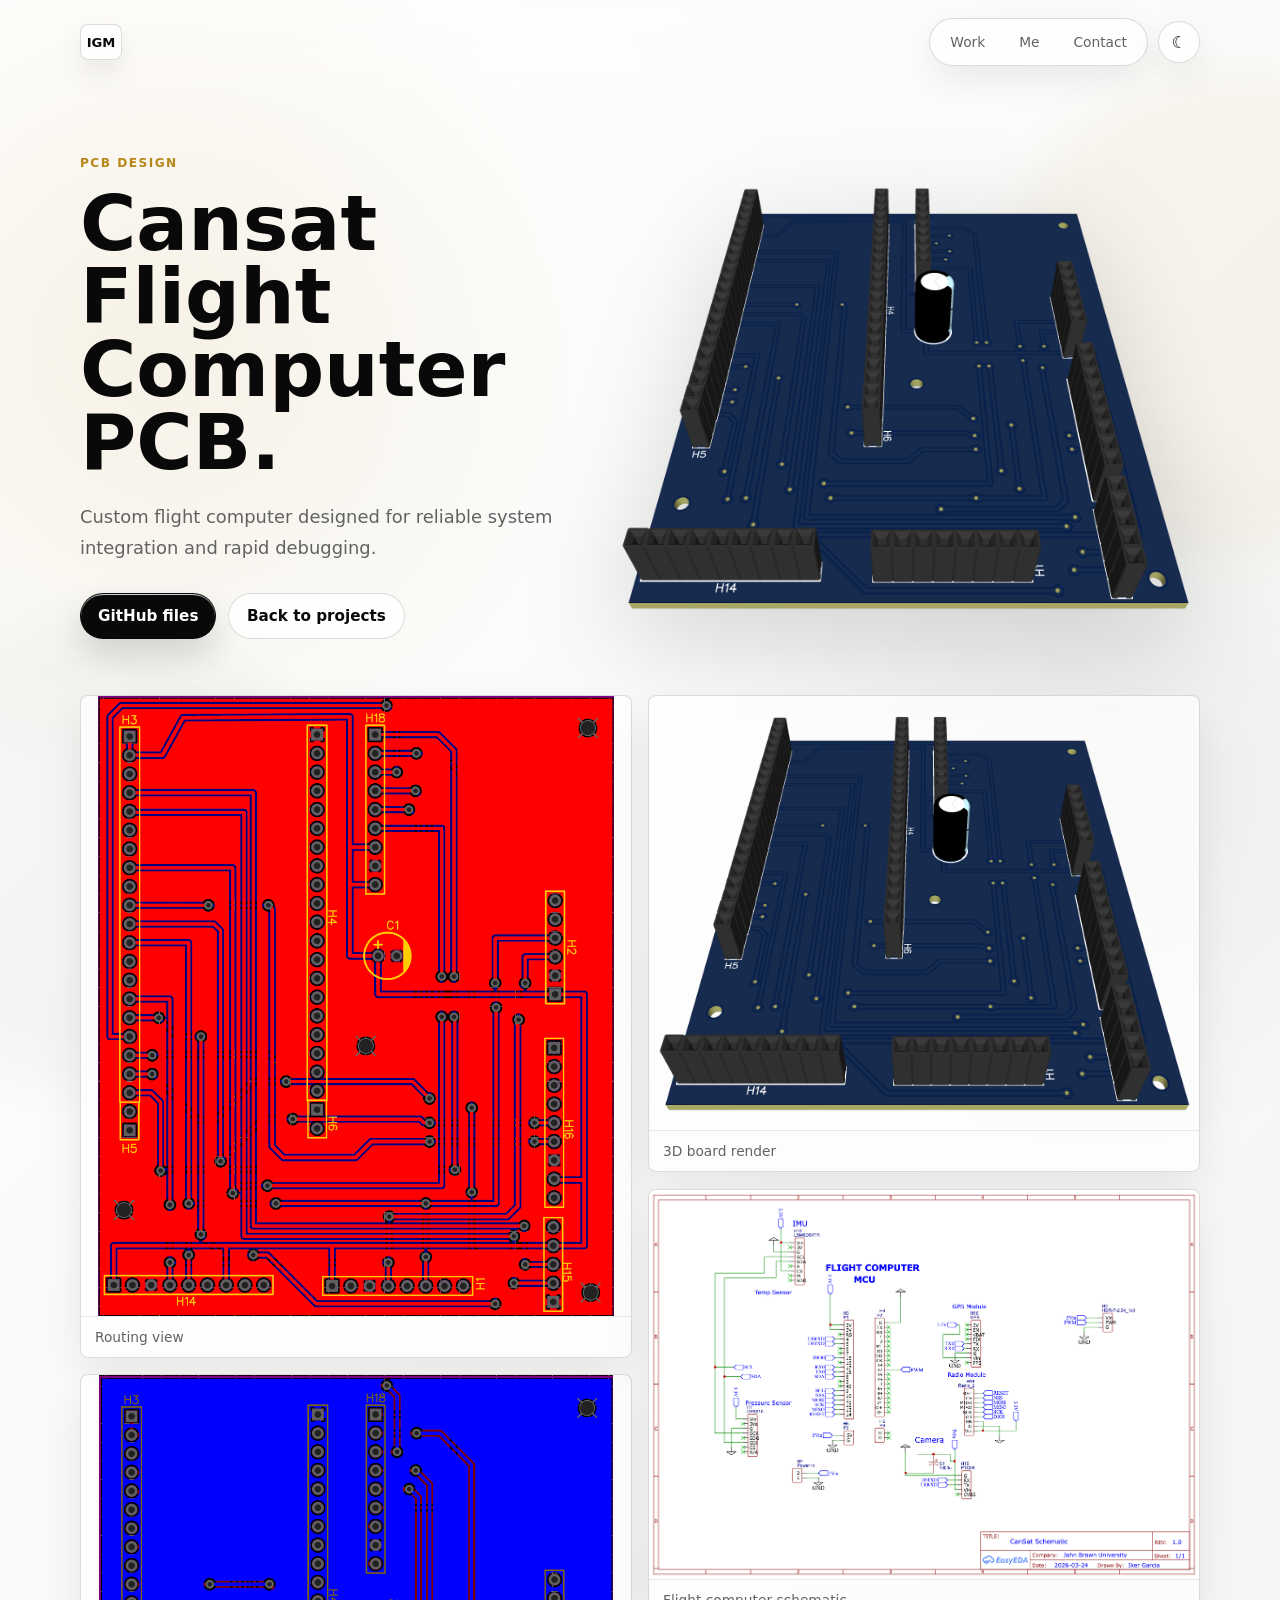
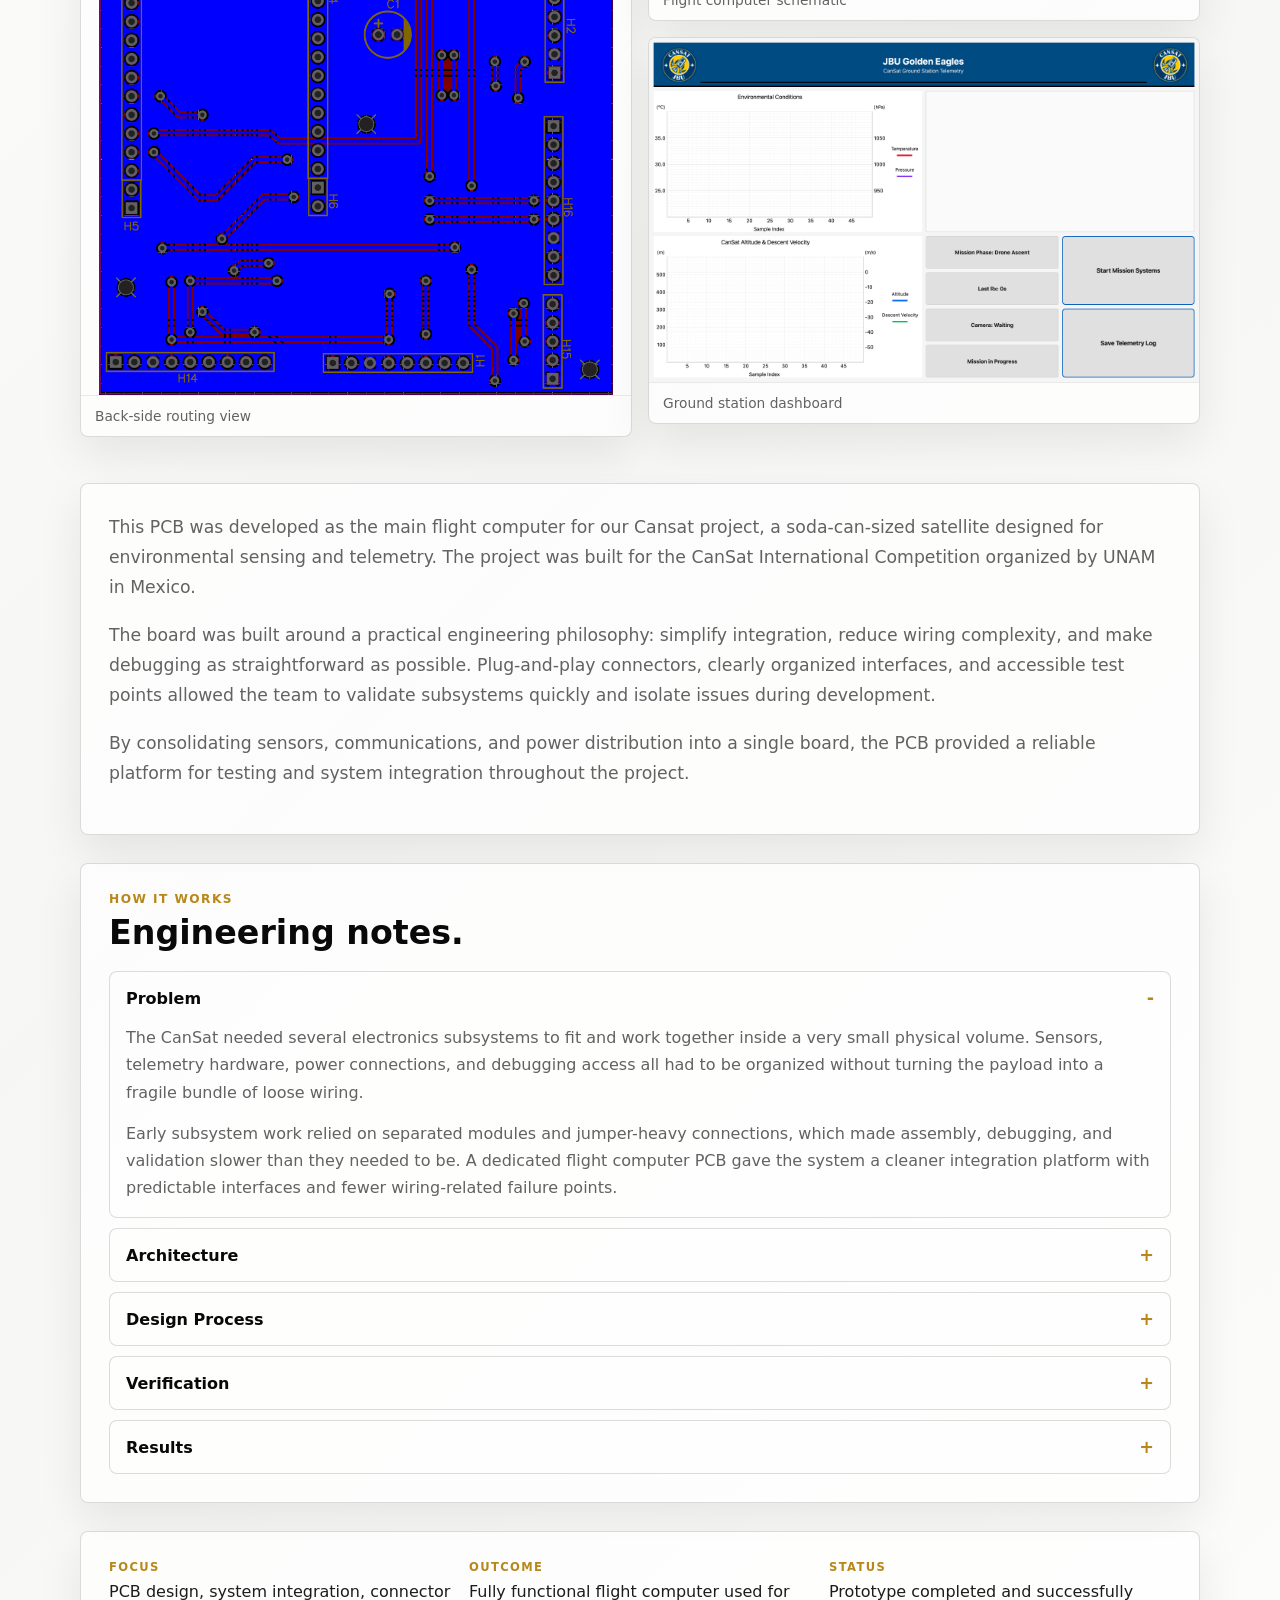
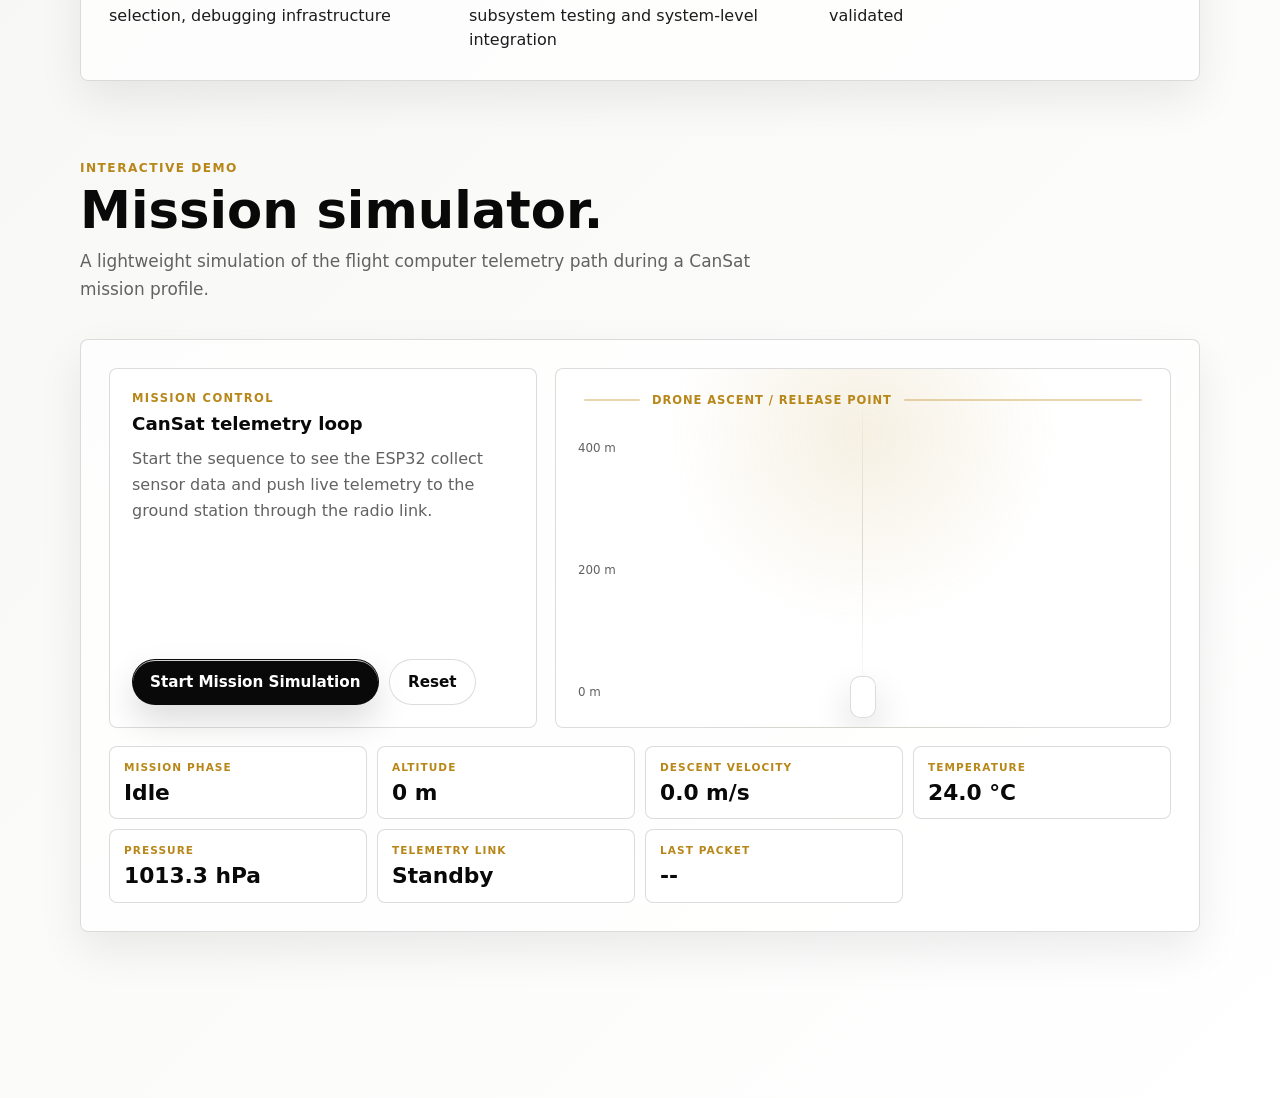
==== commit 61f83cef: "Fade in Animation" ====
--- a/projects/cansat-flight-computer.html
+++ b/projects/cansat-flight-computer.html
@@ -13,7 +13,7 @@
     <!-- Google Analytics 4: configure the Measurement ID in ../analytics-config.js. -->
     <script src="../analytics-config.js?v=1"></script>
     <script src="../analytics.js?v=1"></script>
-    <link rel="stylesheet" href="../styles.css?v=43" />
+    <link rel="stylesheet" href="../styles.css?v=44" />
   </head>
   <body>
     <div class="ambient ambient-one"></div>
--- a/styles.css
+++ b/styles.css
@@ -96,6 +96,34 @@
   transition: background 600ms var(--ease-apple), color 600ms var(--ease-apple);
 }
 
+body > .site-header,
+body > main,
+body > .site-footer {
+  animation: page-fade-in 720ms var(--ease-apple) both;
+}
+
+body > main {
+  animation-delay: 70ms;
+}
+
+body > .site-footer {
+  animation-delay: 120ms;
+}
+
+@keyframes page-fade-in {
+  from {
+    opacity: 0;
+    filter: blur(5px);
+    transform: translateY(12px);
+  }
+
+  to {
+    opacity: 1;
+    filter: blur(0);
+    transform: translateY(0);
+  }
+}
+
 a {
   color: inherit;
   text-decoration: none;
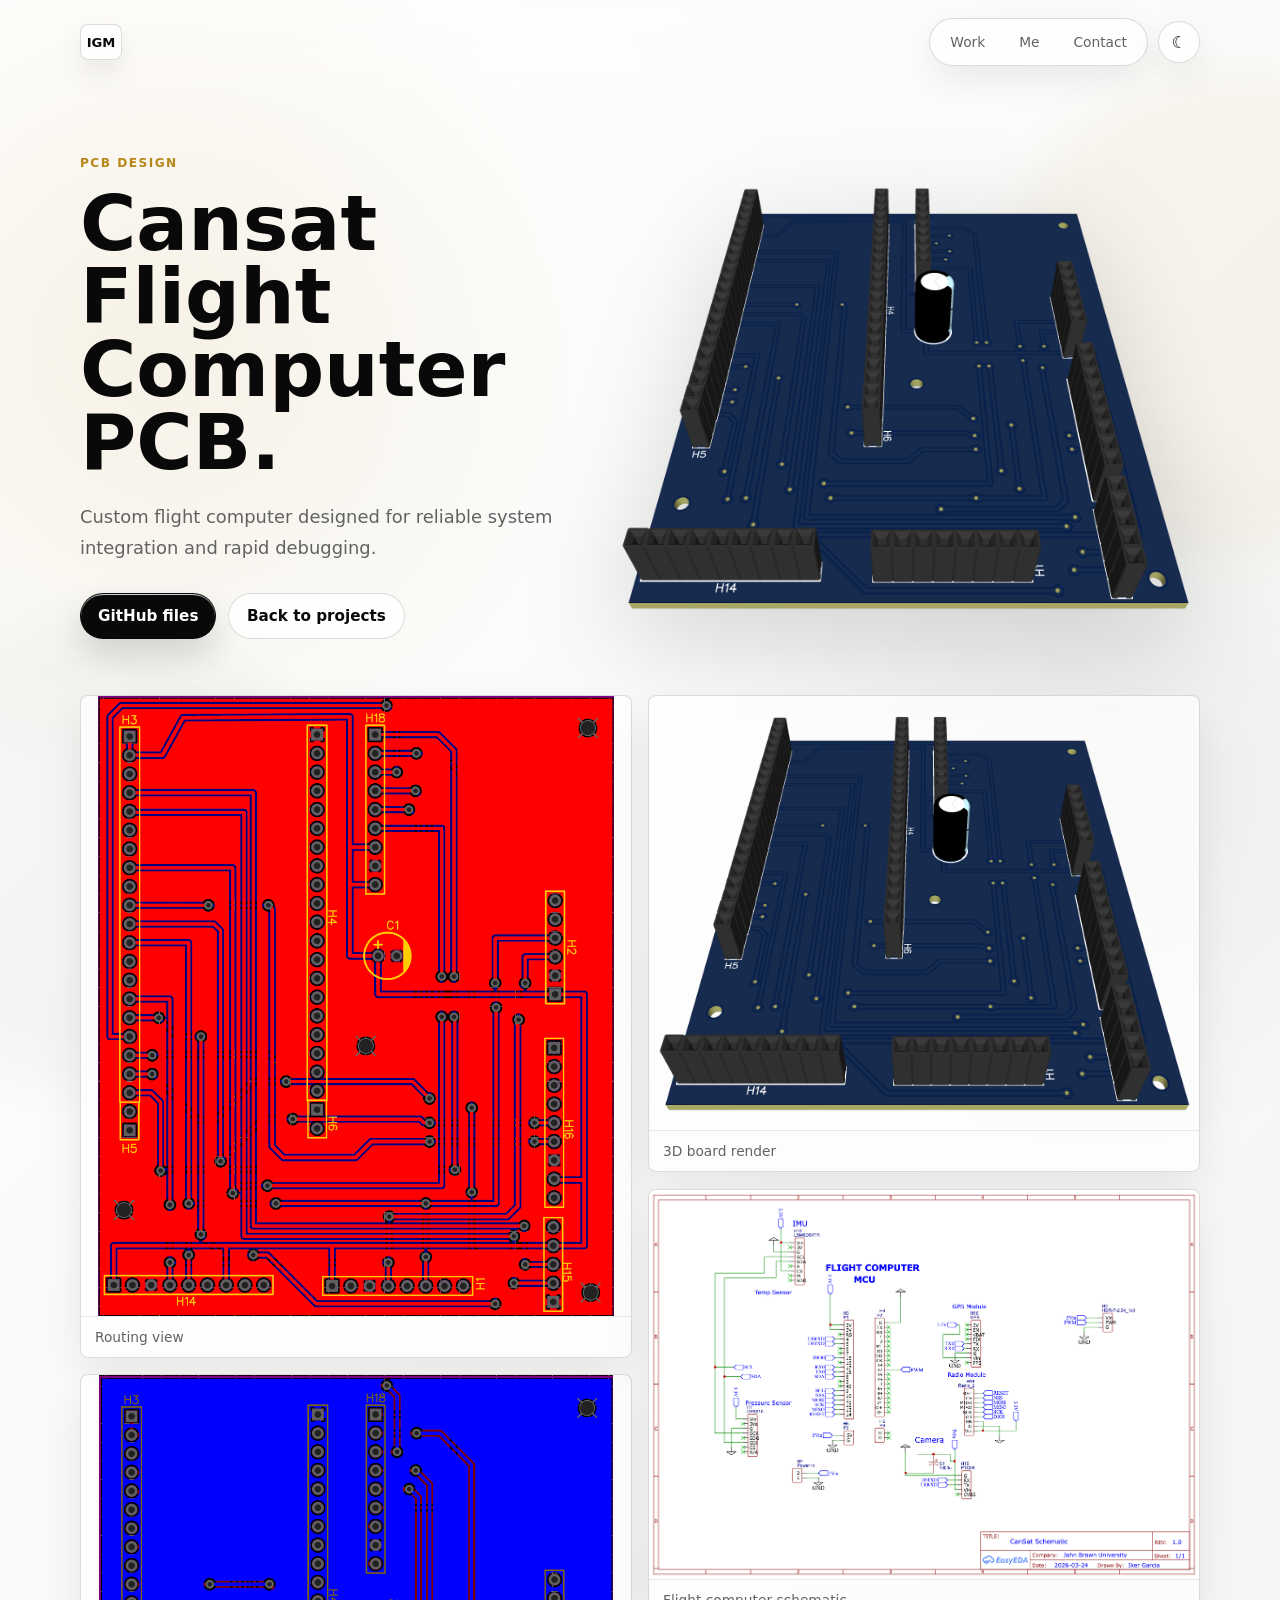
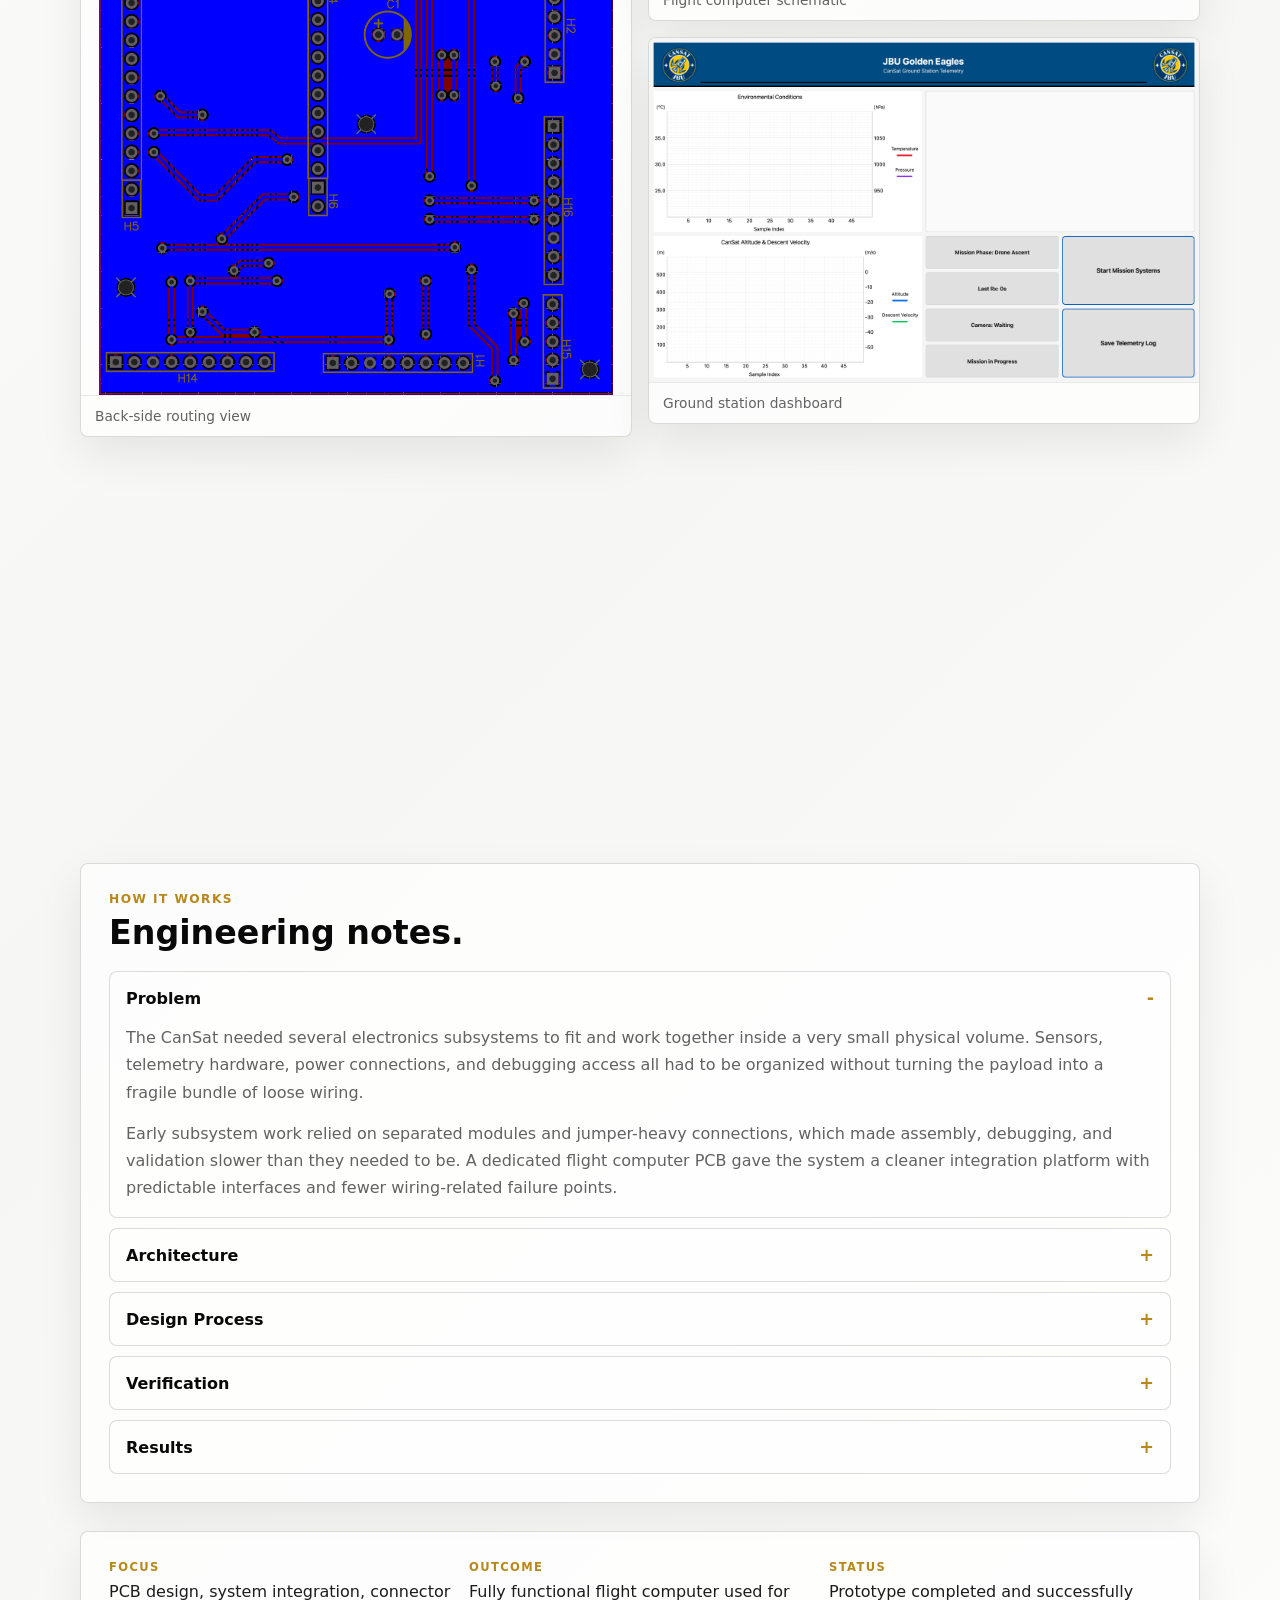
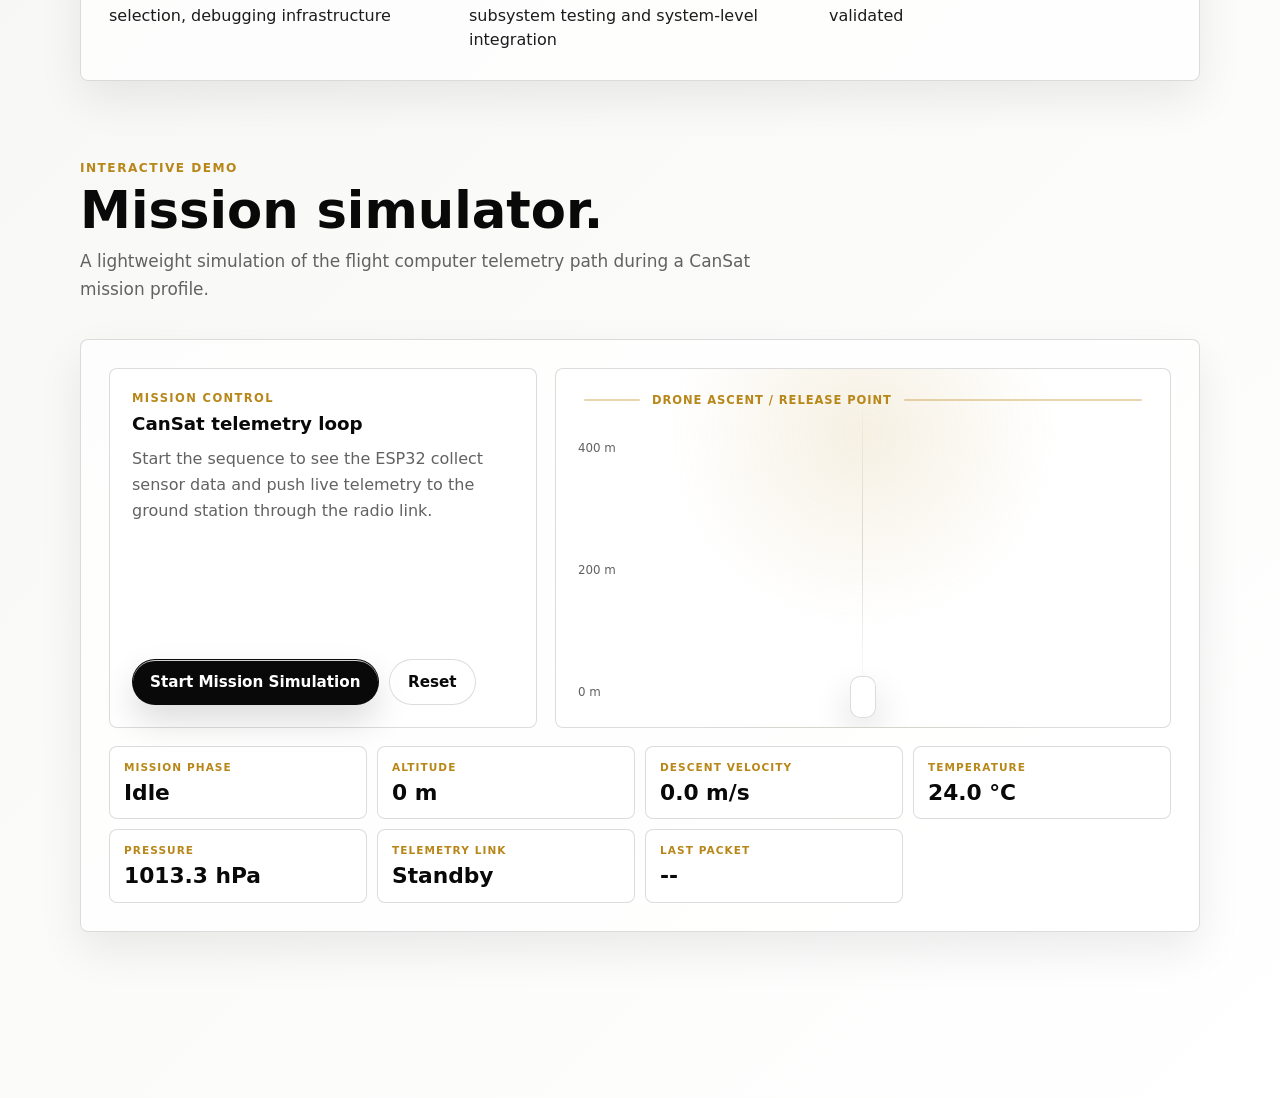
==== commit 103771f8: "Github link update" ====
--- a/projects/cansat-flight-computer.html
+++ b/projects/cansat-flight-computer.html
@@ -45,7 +45,7 @@
             Custom flight computer designed for reliable system integration and rapid debugging.
           </p>
           <div class="project-nav">
-            <a class="button primary" href="https://github.com/ThNovel/cansat_2026" target="_blank" rel="noreferrer">GitHub files</a>
+            <a class="button primary" href="https://github.com/ikeermora/cansat_2026" target="_blank" rel="noreferrer">GitHub files</a>
             <a class="button secondary" href="../#work">Back to projects</a>
           </div>
         </div>
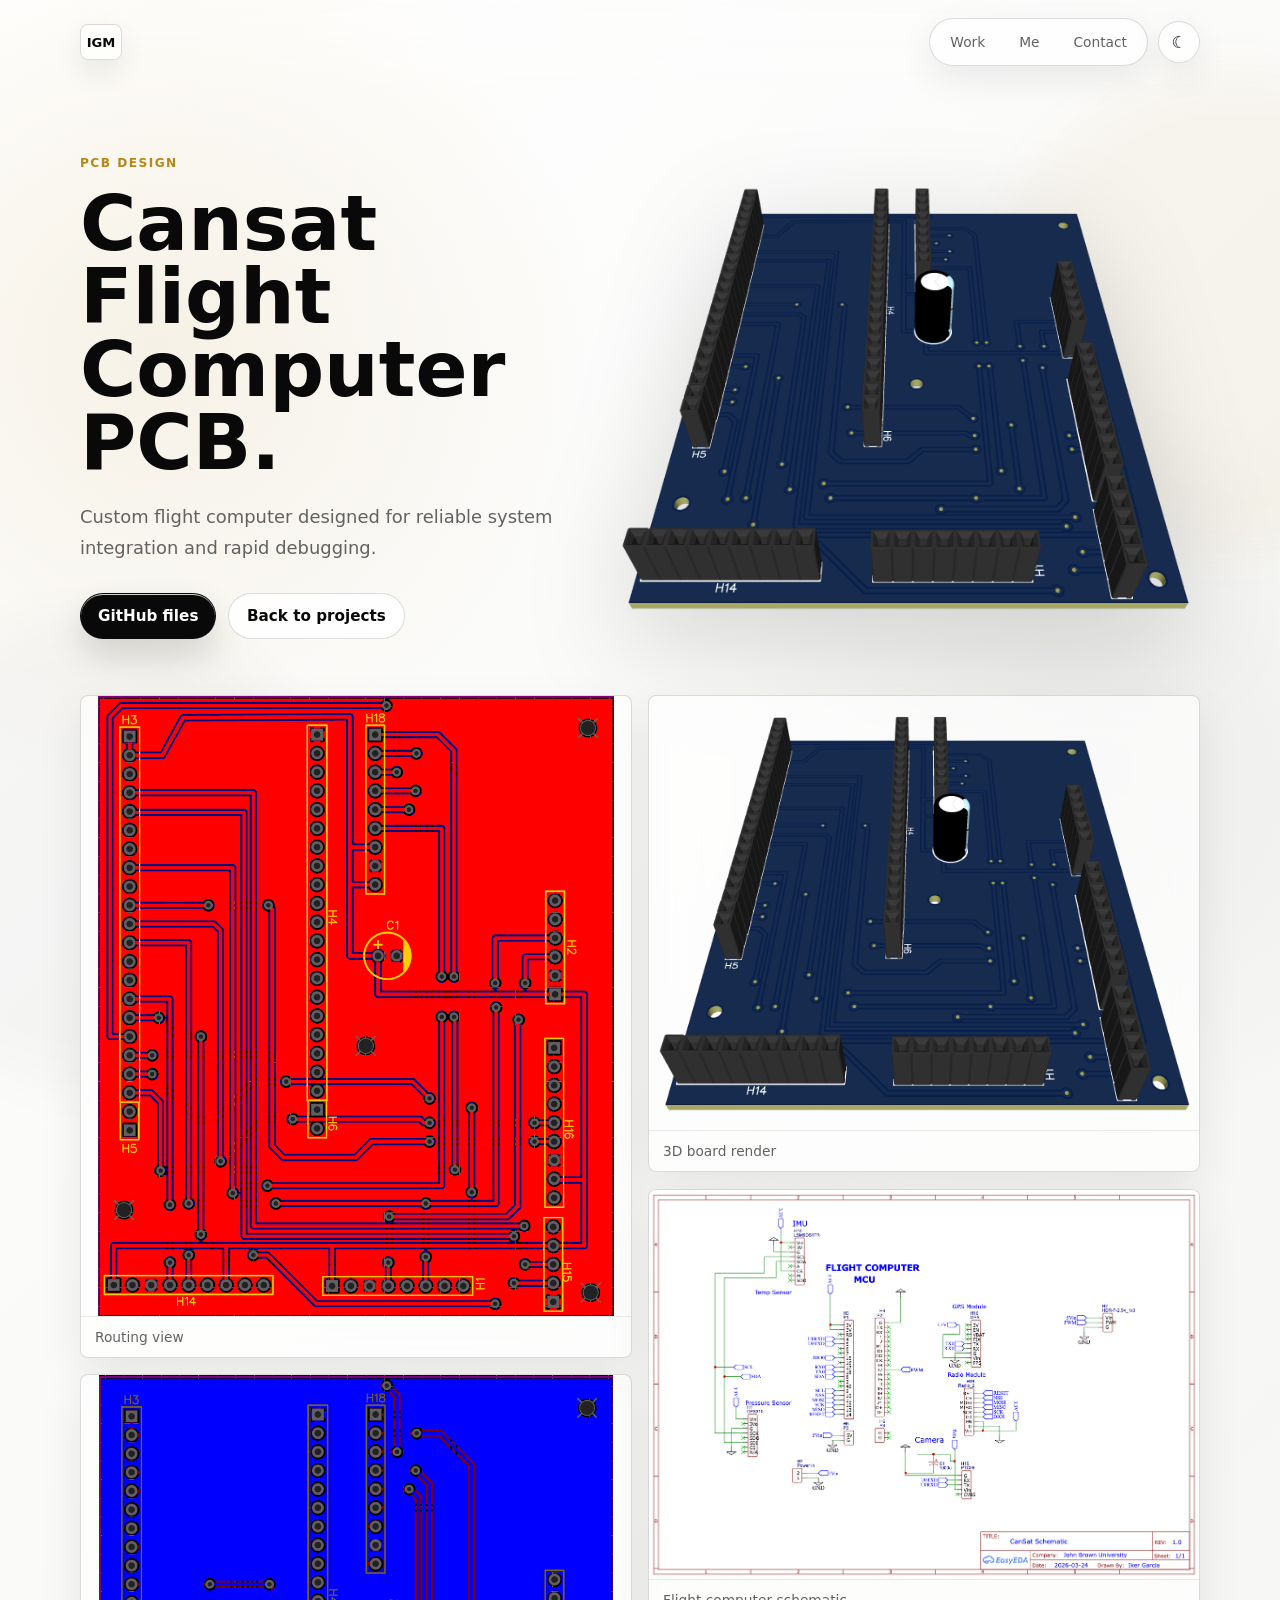
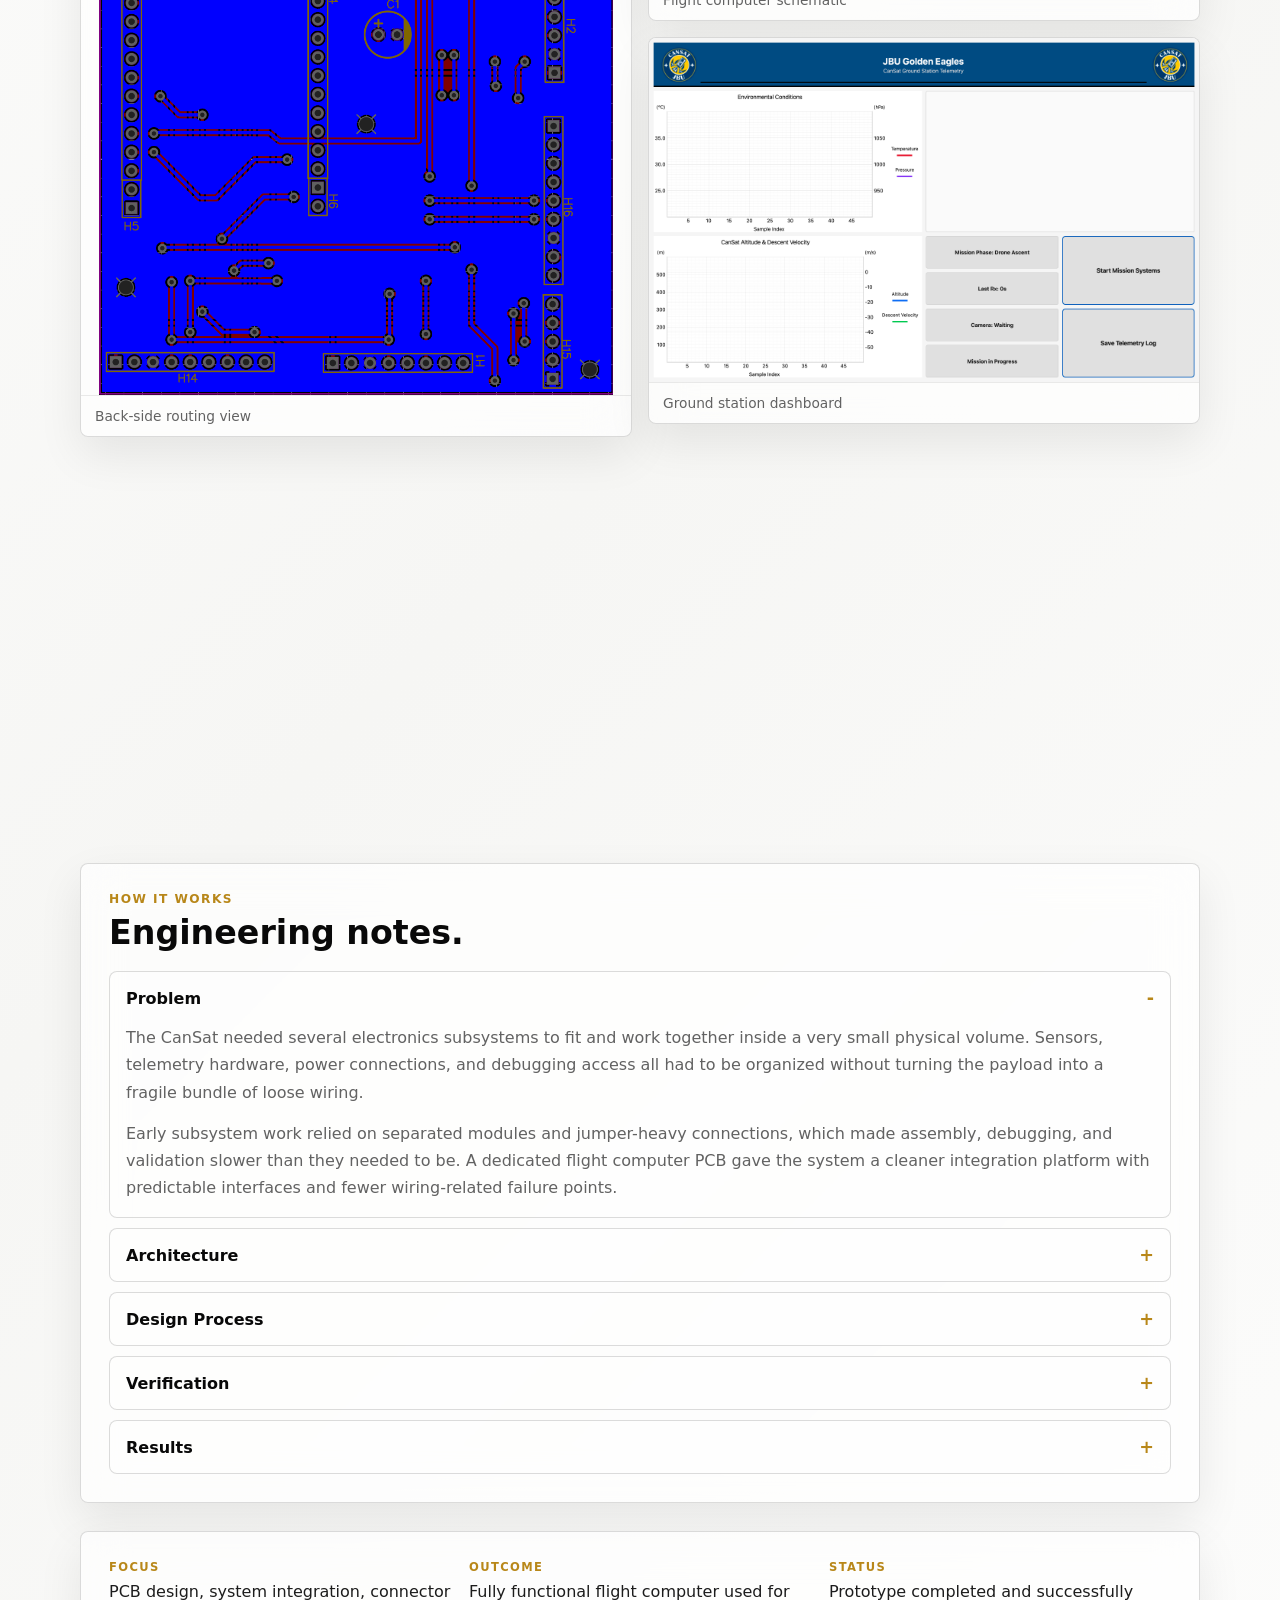
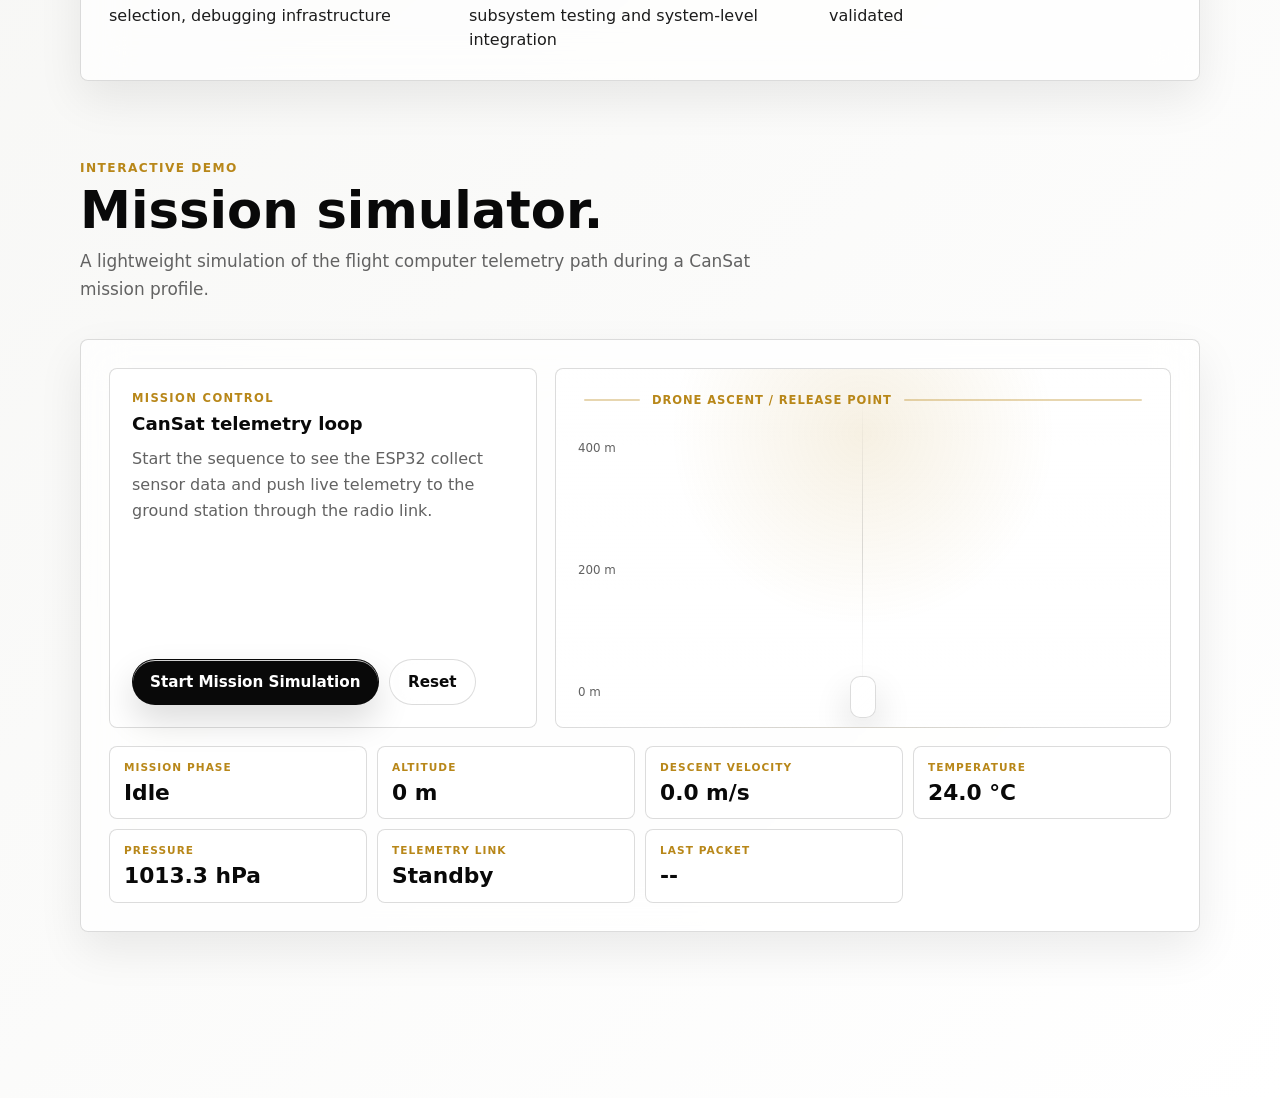
==== commit 54e3c4ed: "Bug fixes when scrolling up and down" ====
--- a/projects/cansat-flight-computer.html
+++ b/projects/cansat-flight-computer.html
@@ -13,7 +13,7 @@
     <!-- Google Analytics 4: configure the Measurement ID in ../analytics-config.js. -->
     <script src="../analytics-config.js?v=1"></script>
     <script src="../analytics.js?v=1"></script>
-    <link rel="stylesheet" href="../styles.css?v=44" />
+    <link rel="stylesheet" href="../styles.css?v=45" />
   </head>
   <body>
     <div class="ambient ambient-one"></div>
@@ -347,6 +347,6 @@
         </div>
       </section>
     </main>
-    <script src="../script.js?v=38"></script>
+    <script src="../script.js?v=40"></script>
   </body>
 </html>
--- a/styles.css
+++ b/styles.css
@@ -99,7 +99,7 @@
 body > .site-header,
 body > main,
 body > .site-footer {
-  animation: page-fade-in 720ms var(--ease-apple) both;
+  animation: page-fade-in 720ms var(--ease-apple) backwards;
 }
 
 body > main {
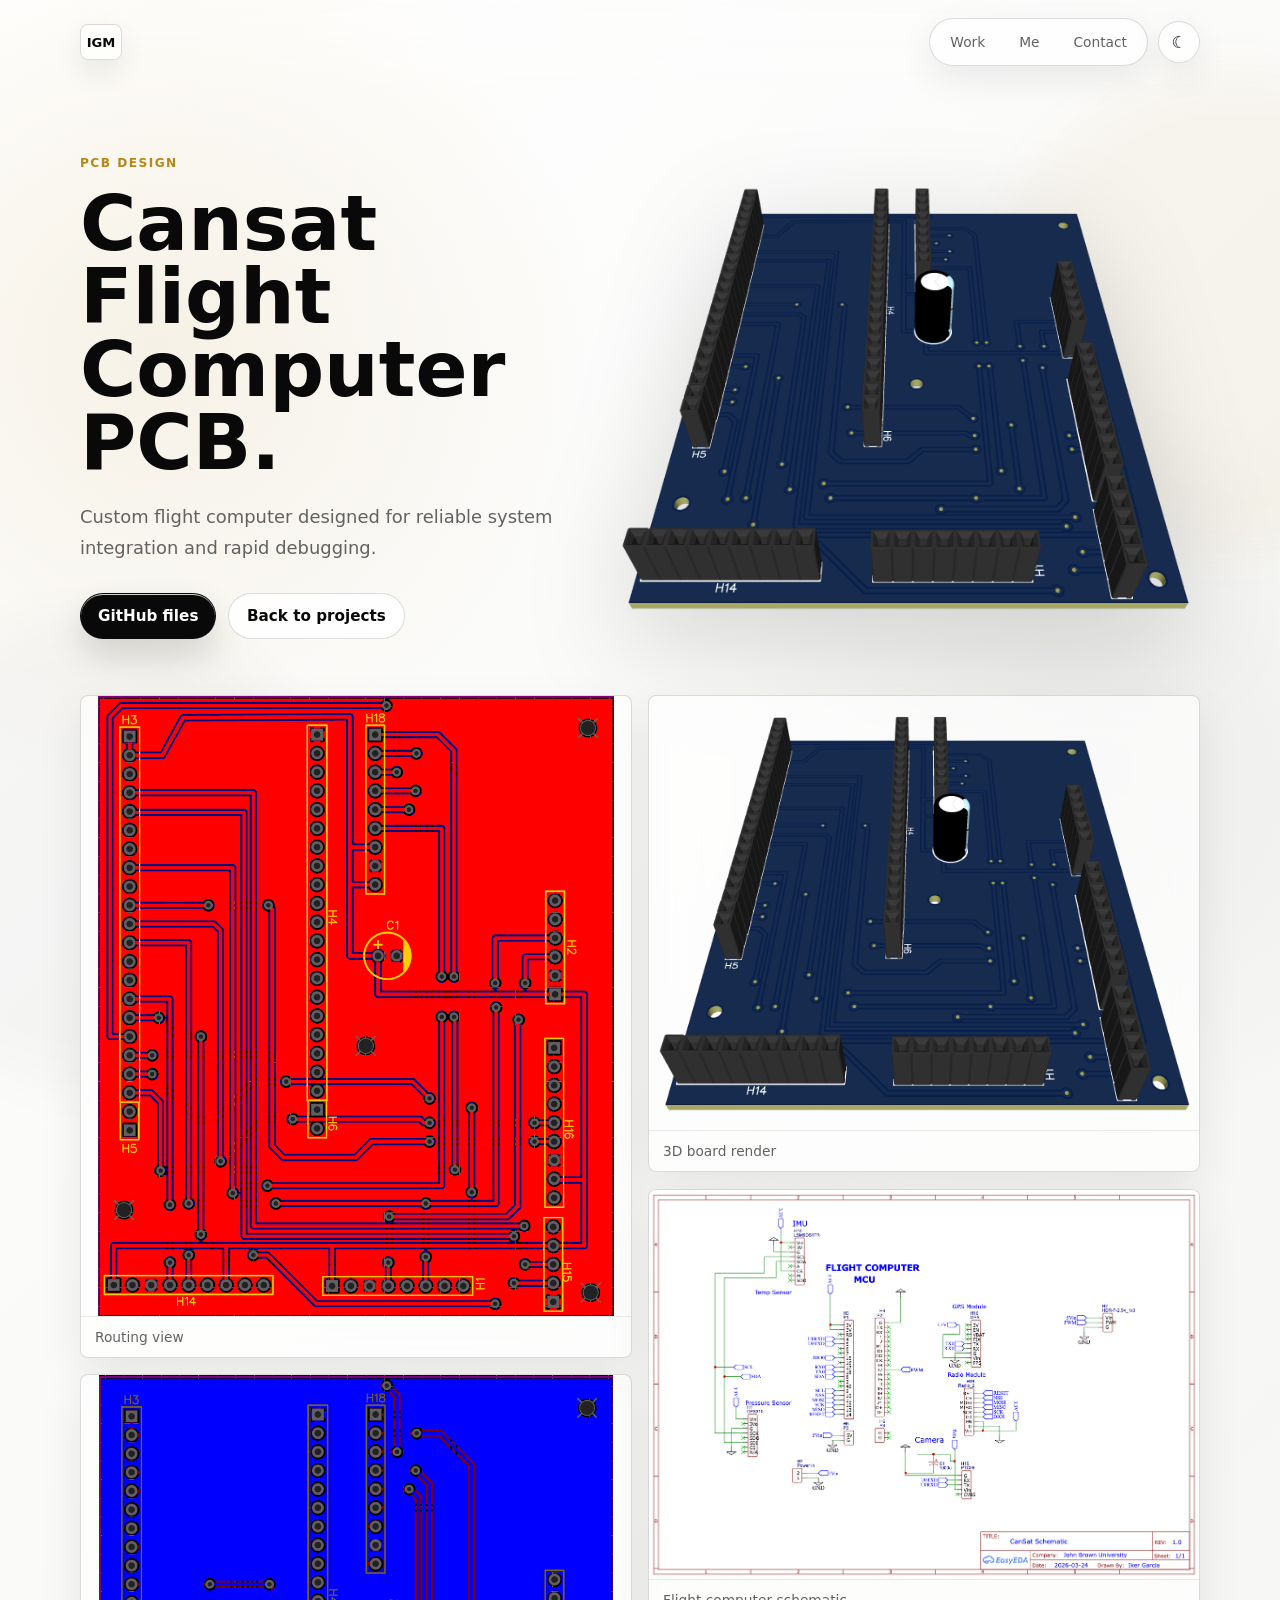
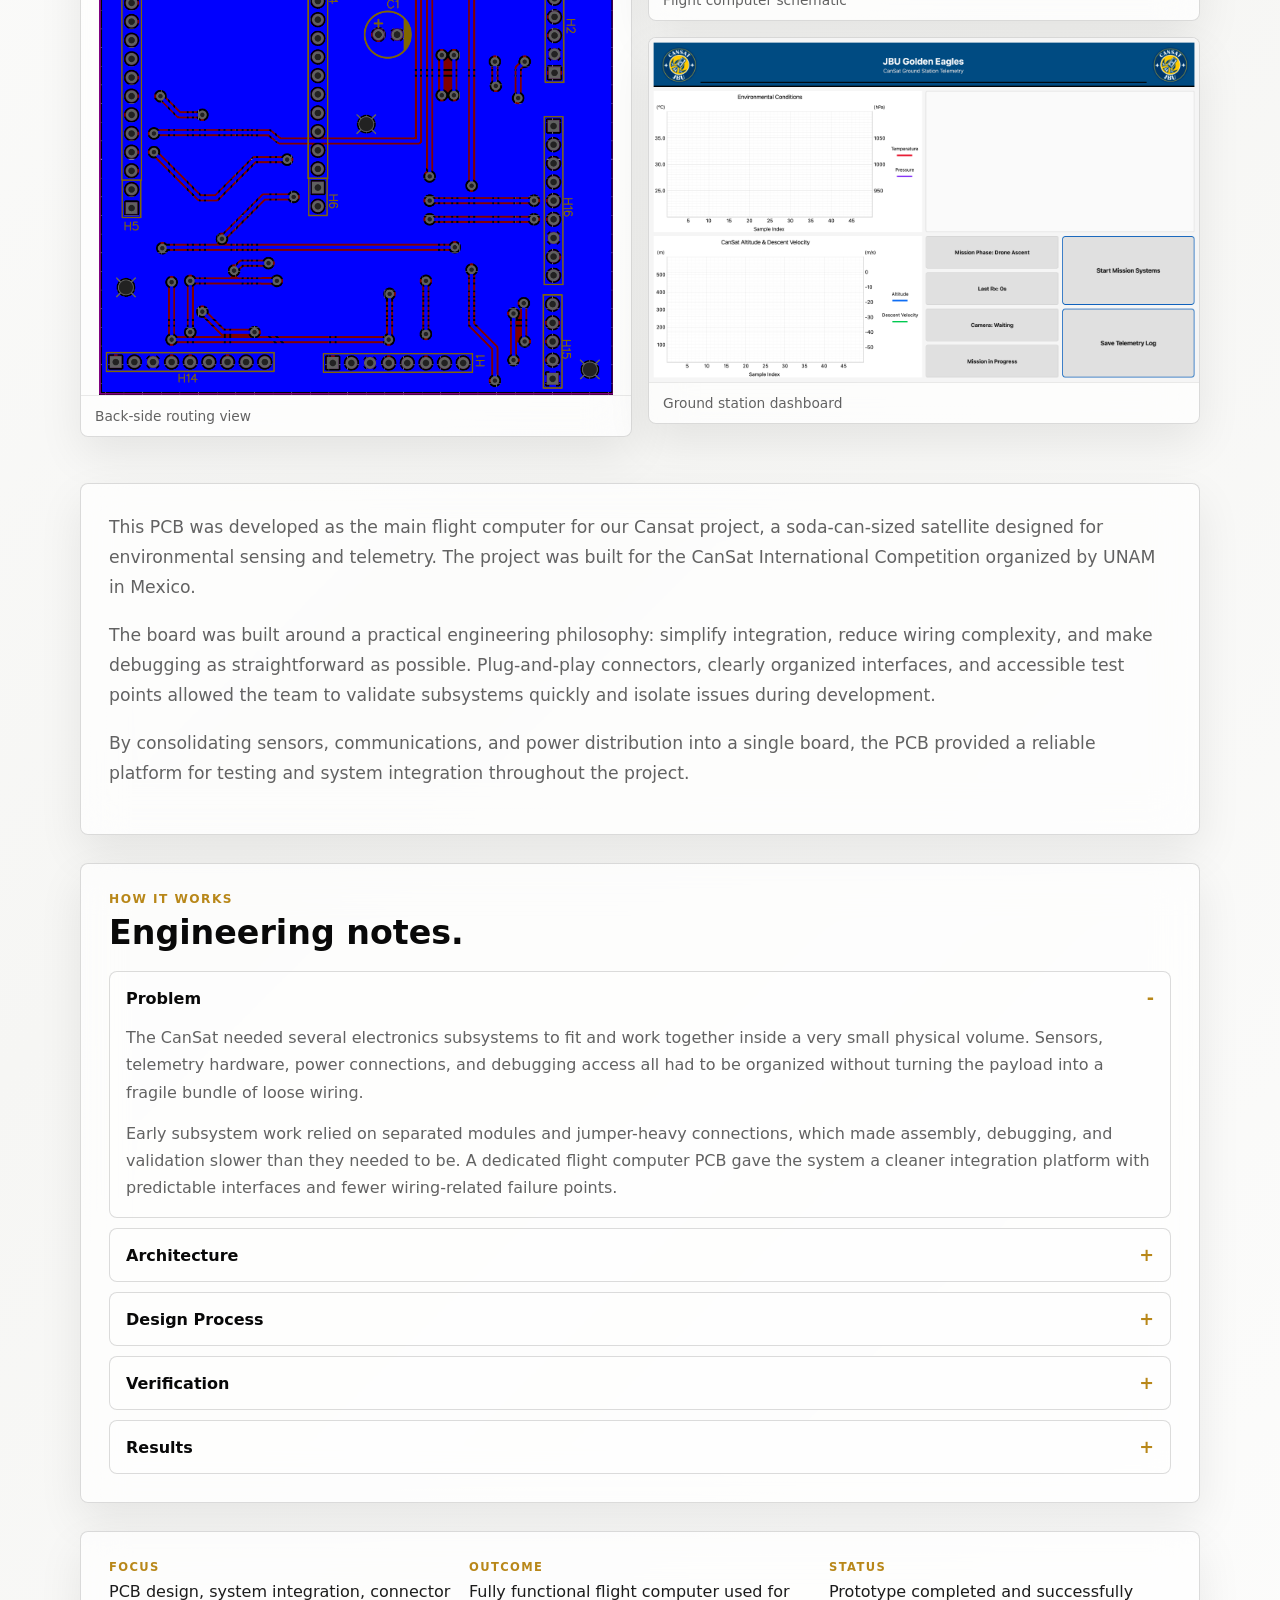
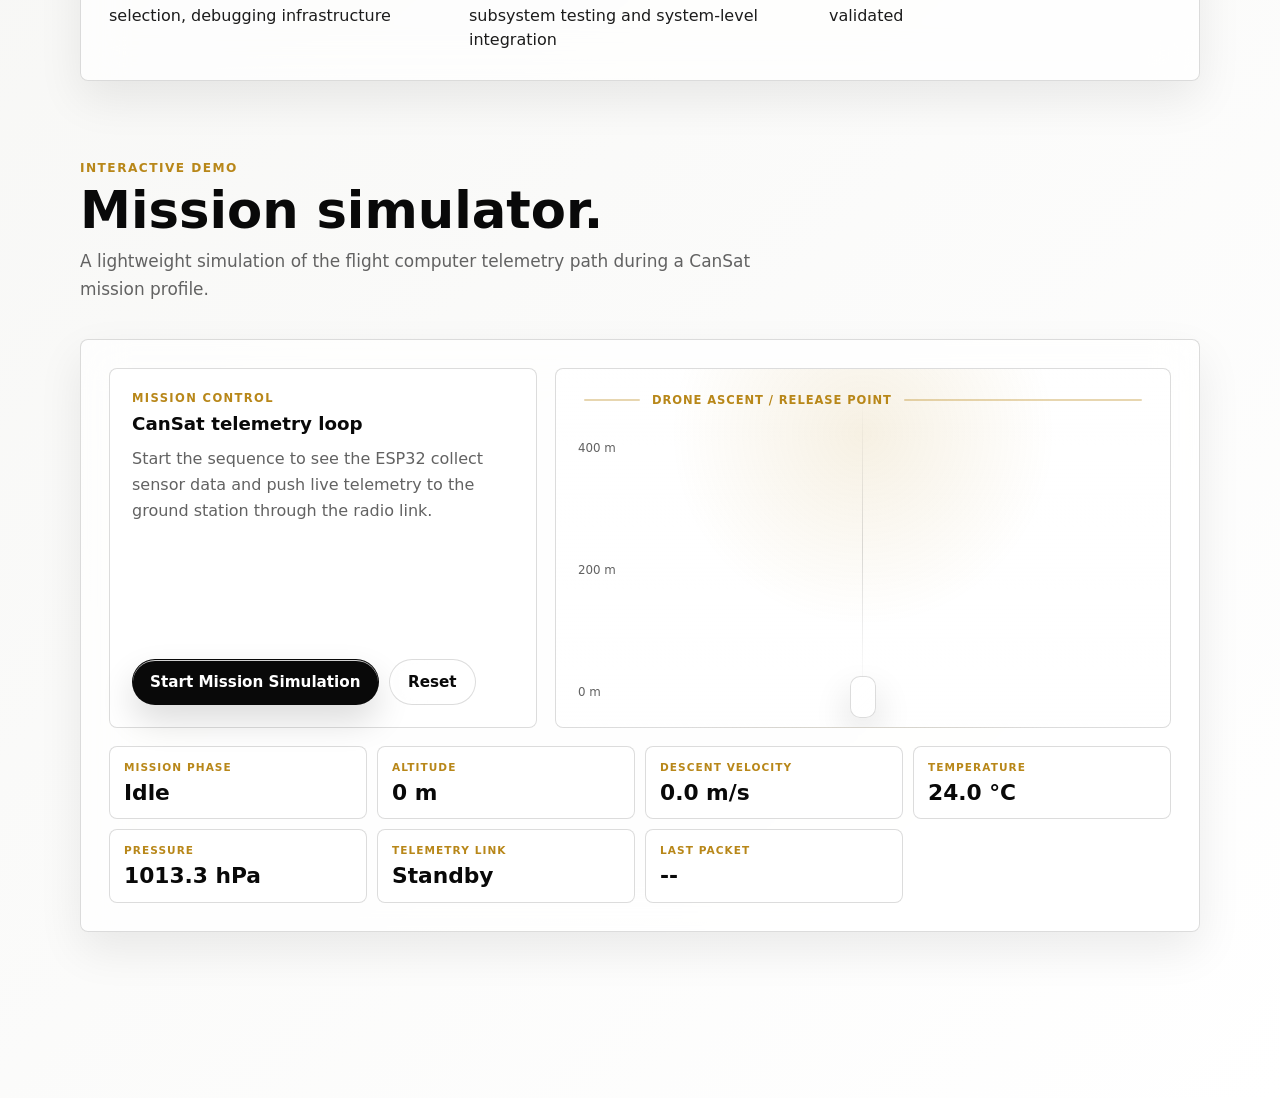
==== commit ac20f07a: "Silicio-16 Update" ====
--- a/projects/cansat-flight-computer.html
+++ b/projects/cansat-flight-computer.html
@@ -13,7 +13,7 @@
     <!-- Google Analytics 4: configure the Measurement ID in ../analytics-config.js. -->
     <script src="../analytics-config.js?v=1"></script>
     <script src="../analytics.js?v=1"></script>
-    <link rel="stylesheet" href="../styles.css?v=45" />
+    <link rel="stylesheet" href="../styles.css?v=46" />
   </head>
   <body>
     <div class="ambient ambient-one"></div>
@@ -347,6 +347,6 @@
         </div>
       </section>
     </main>
-    <script src="../script.js?v=40"></script>
+    <script src="../script.js?v=41"></script>
   </body>
 </html>
--- a/styles.css
+++ b/styles.css
@@ -1510,6 +1510,17 @@
   backdrop-filter: blur(22px) saturate(1.45);
 }
 
+.current-card-link {
+  color: inherit;
+  cursor: pointer;
+  text-decoration: none;
+}
+
+.current-card-link:focus-visible {
+  outline: 2px solid rgba(184, 135, 25, 0.48);
+  outline-offset: 4px;
+}
+
 .current-card h3 {
   margin-bottom: 14px;
   font-size: 1.42rem;
@@ -1905,6 +1916,224 @@
   background: transparent;
 }
 
+.silicio-hero {
+  grid-template-columns: minmax(0, 0.86fr) minmax(360px, 1.14fr);
+}
+
+.silicio-hero-copy {
+  display: grid;
+  gap: 18px;
+}
+
+.silicio-hero-copy h1,
+.silicio-hero-copy .hero-text,
+.silicio-hero-copy .silicio-summary {
+  margin: 0;
+}
+
+.silicio-summary,
+.silicio-section-note {
+  color: var(--muted);
+  font-size: 1.06rem;
+  line-height: 1.68;
+}
+
+.tag-row {
+  display: flex;
+  flex-wrap: wrap;
+  gap: 8px;
+}
+
+.tag-row span {
+  border: 1px solid var(--soft-line);
+  border-radius: 999px;
+  padding: 8px 11px;
+  color: var(--graphite);
+  background: color-mix(in srgb, var(--panel) 72%, transparent);
+  font-size: 0.78rem;
+  font-weight: 720;
+}
+
+.silicio-status-grid {
+  display: grid;
+  grid-template-columns: repeat(2, minmax(0, 1fr));
+  gap: 10px;
+  margin-top: 4px;
+}
+
+.silicio-status-grid div,
+.silicio-spec-grid div {
+  border: 1px solid var(--soft-line);
+  border-radius: var(--radius);
+  padding: 16px;
+  background: color-mix(in srgb, var(--panel) 82%, transparent);
+}
+
+.silicio-status-grid span,
+.silicio-spec-grid span {
+  display: block;
+  margin-bottom: 8px;
+  color: var(--accent);
+  font-size: 0.72rem;
+  font-weight: 780;
+  letter-spacing: 0.12em;
+  text-transform: uppercase;
+}
+
+.silicio-status-grid strong,
+.silicio-spec-grid strong {
+  color: var(--ink);
+  font-size: 1rem;
+  line-height: 1.35;
+}
+
+.silicio-waveform-hero,
+.silicio-diagram {
+  margin: 0;
+  overflow: hidden;
+  border: 1px solid var(--soft-line);
+  border-radius: var(--radius);
+  background:
+    radial-gradient(circle at 18% 18%, rgba(184, 135, 25, 0.12), transparent 18rem),
+    linear-gradient(135deg, color-mix(in srgb, var(--panel) 88%, transparent), color-mix(in srgb, var(--panel-strong) 88%, transparent));
+  box-shadow: 0 28px 70px rgba(9, 9, 9, 0.16);
+  backdrop-filter: blur(22px) saturate(1.45);
+}
+
+.silicio-waveform-hero img,
+.silicio-diagram img {
+  display: block;
+  width: 100%;
+  height: auto;
+  background: transparent;
+}
+
+.silicio-waveform-hero img {
+  min-height: 330px;
+  object-fit: contain;
+}
+
+.silicio-waveform-hero figcaption,
+.silicio-diagram figcaption {
+  border-top: 1px solid var(--soft-line);
+  padding: 12px 14px;
+  color: var(--muted);
+  font-size: 0.86rem;
+}
+
+.silicio-spec-grid {
+  display: grid;
+  grid-template-columns: repeat(3, minmax(0, 1fr));
+  gap: 10px;
+  margin-bottom: 18px;
+}
+
+.silicio-diagram {
+  margin-bottom: 18px;
+}
+
+.silicio-diagram img {
+  max-height: 640px;
+  object-fit: contain;
+}
+
+.verification-accordion .accordion-trigger {
+  gap: 12px;
+}
+
+.verification-accordion .accordion-trigger::after {
+  flex: 0 0 auto;
+}
+
+.test-status {
+  margin-left: auto;
+  border: 1px solid rgba(184, 135, 25, 0.28);
+  border-radius: 999px;
+  padding: 5px 9px;
+  color: var(--accent);
+  background: rgba(184, 135, 25, 0.08);
+  font-size: 0.68rem;
+  font-weight: 800;
+  letter-spacing: 0.1em;
+  text-transform: uppercase;
+}
+
+.verification-accordion .accordion-inner img {
+  max-height: none;
+  border: 1px solid var(--soft-line);
+  border-radius: calc(var(--radius) - 2px);
+  background: rgba(9, 9, 9, 0.04);
+}
+
+.case-roadmap {
+  display: grid;
+  grid-template-columns: repeat(4, minmax(0, 1fr));
+  gap: 10px;
+}
+
+.case-roadmap div {
+  min-height: 112px;
+  border: 1px solid var(--soft-line);
+  border-radius: var(--radius);
+  padding: 16px;
+  background: rgba(255, 255, 255, 0.28);
+}
+
+:root[data-theme="dark"] .case-roadmap div {
+  background: rgba(255, 255, 255, 0.035);
+}
+
+.case-roadmap span,
+.case-roadmap strong {
+  display: block;
+}
+
+.case-roadmap span {
+  color: var(--ink);
+  font-weight: 780;
+  line-height: 1.35;
+}
+
+.case-roadmap strong {
+  margin-top: 18px;
+  color: var(--muted);
+  font-size: 0.72rem;
+  letter-spacing: 0.12em;
+  text-transform: uppercase;
+}
+
+.case-roadmap .is-complete {
+  border-color: rgba(184, 135, 25, 0.24);
+}
+
+.case-roadmap .is-complete strong {
+  color: var(--accent);
+}
+
+.case-roadmap .is-current {
+  border-color: rgba(184, 135, 25, 0.52);
+  background:
+    radial-gradient(circle at 20% 16%, rgba(184, 135, 25, 0.22), transparent 12rem),
+    color-mix(in srgb, var(--panel) 76%, transparent);
+  box-shadow: 0 18px 44px rgba(184, 135, 25, 0.12);
+}
+
+.case-roadmap .is-current strong {
+  color: var(--accent);
+}
+
+.case-roadmap .is-upcoming,
+.case-roadmap .is-future {
+  opacity: 0.72;
+}
+
+.project-facts a {
+  color: inherit;
+  text-decoration: underline;
+  text-decoration-color: rgba(184, 135, 25, 0.42);
+  text-underline-offset: 0.18em;
+}
+
 .project-gallery {
   display: grid;
   grid-template-columns: repeat(2, minmax(0, 1fr));
@@ -3182,6 +3411,15 @@
     grid-template-columns: 1fr;
   }
 
+  .silicio-hero {
+    grid-template-columns: 1fr;
+  }
+
+  .silicio-spec-grid,
+  .case-roadmap {
+    grid-template-columns: repeat(2, minmax(0, 1fr));
+  }
+
   .cansat-gallery-stack {
     grid-column: auto;
     grid-row: auto;
@@ -3256,6 +3494,10 @@
   .project-media img,
   .project-gallery img {
     max-height: 440px;
+  }
+
+  .silicio-waveform-hero img {
+    min-height: 240px;
   }
 
   .site-footer {
@@ -3463,6 +3705,20 @@
     padding: 22px;
   }
 
+  .silicio-status-grid,
+  .silicio-spec-grid,
+  .case-roadmap {
+    grid-template-columns: 1fr;
+  }
+
+  .silicio-waveform-hero img {
+    min-height: 190px;
+  }
+
+  .test-status {
+    display: none;
+  }
+
   .project-copy p {
     font-size: 1rem;
     line-height: 1.65;
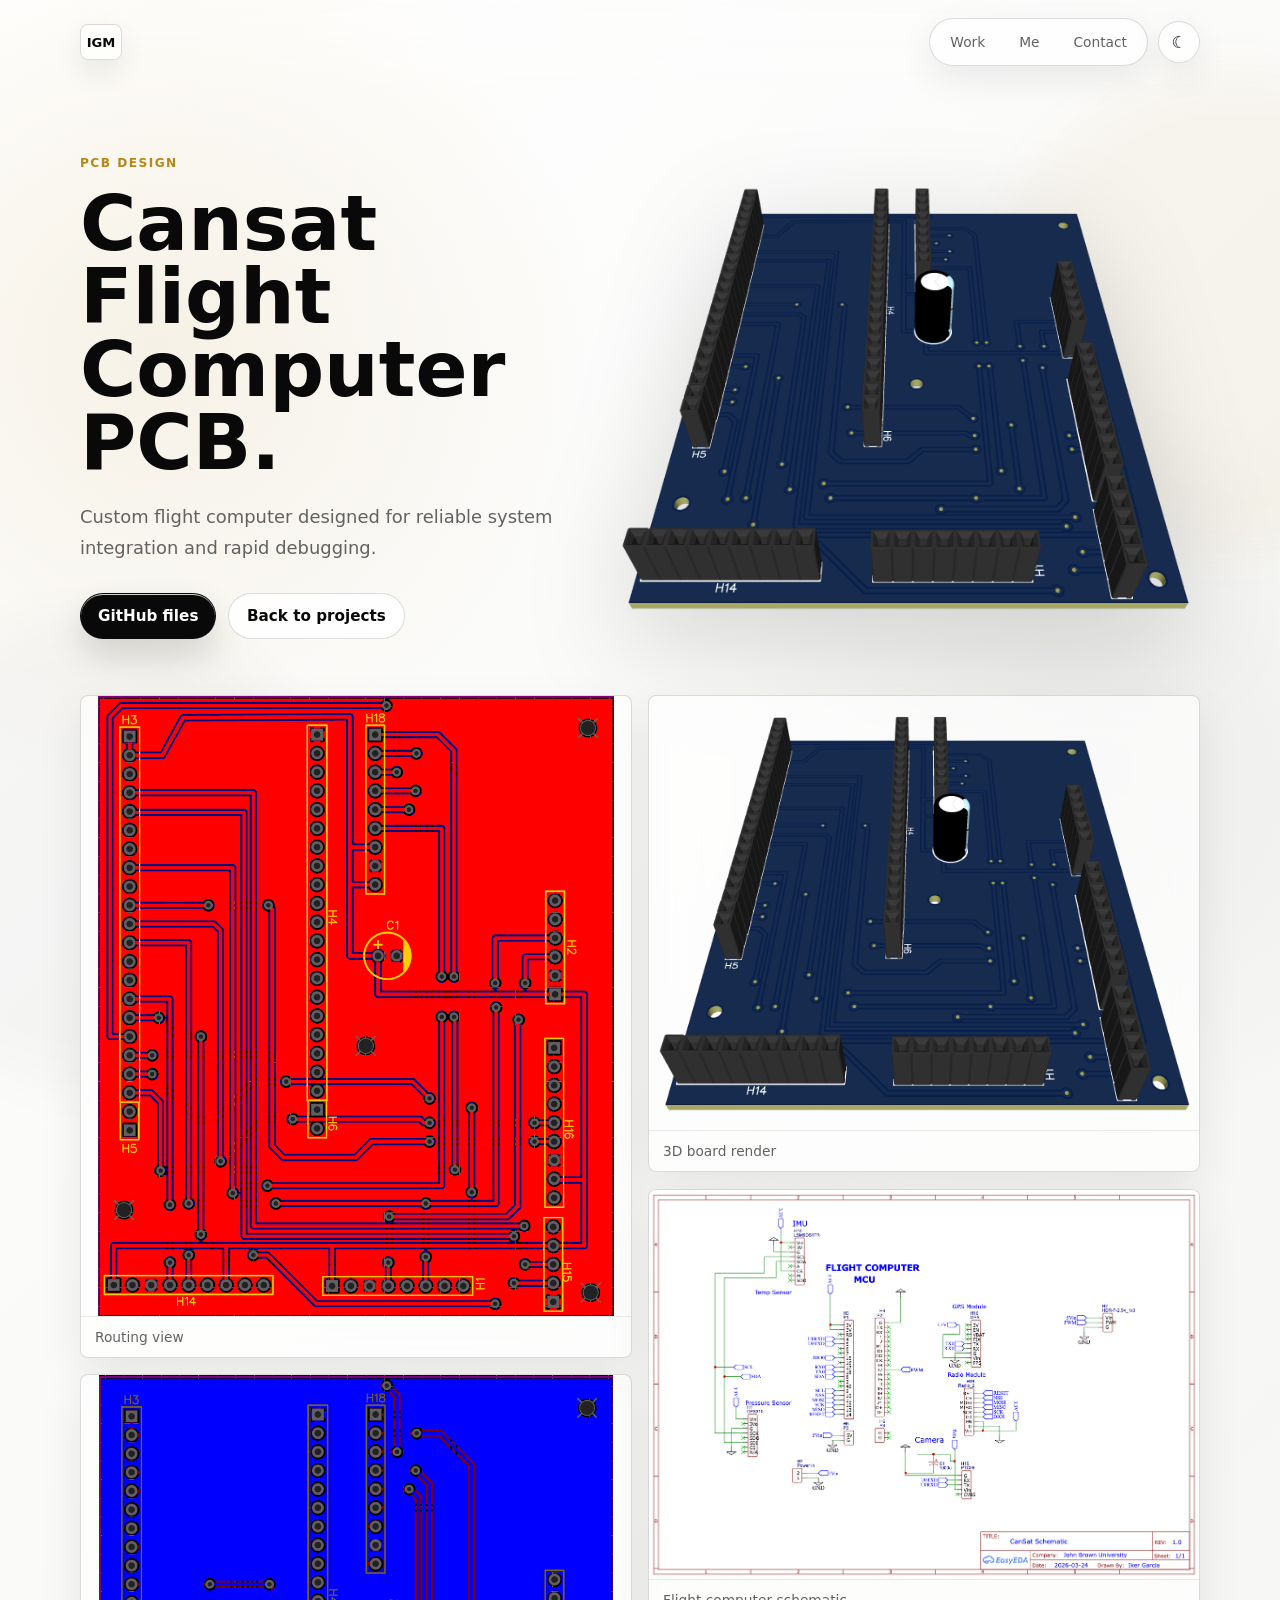
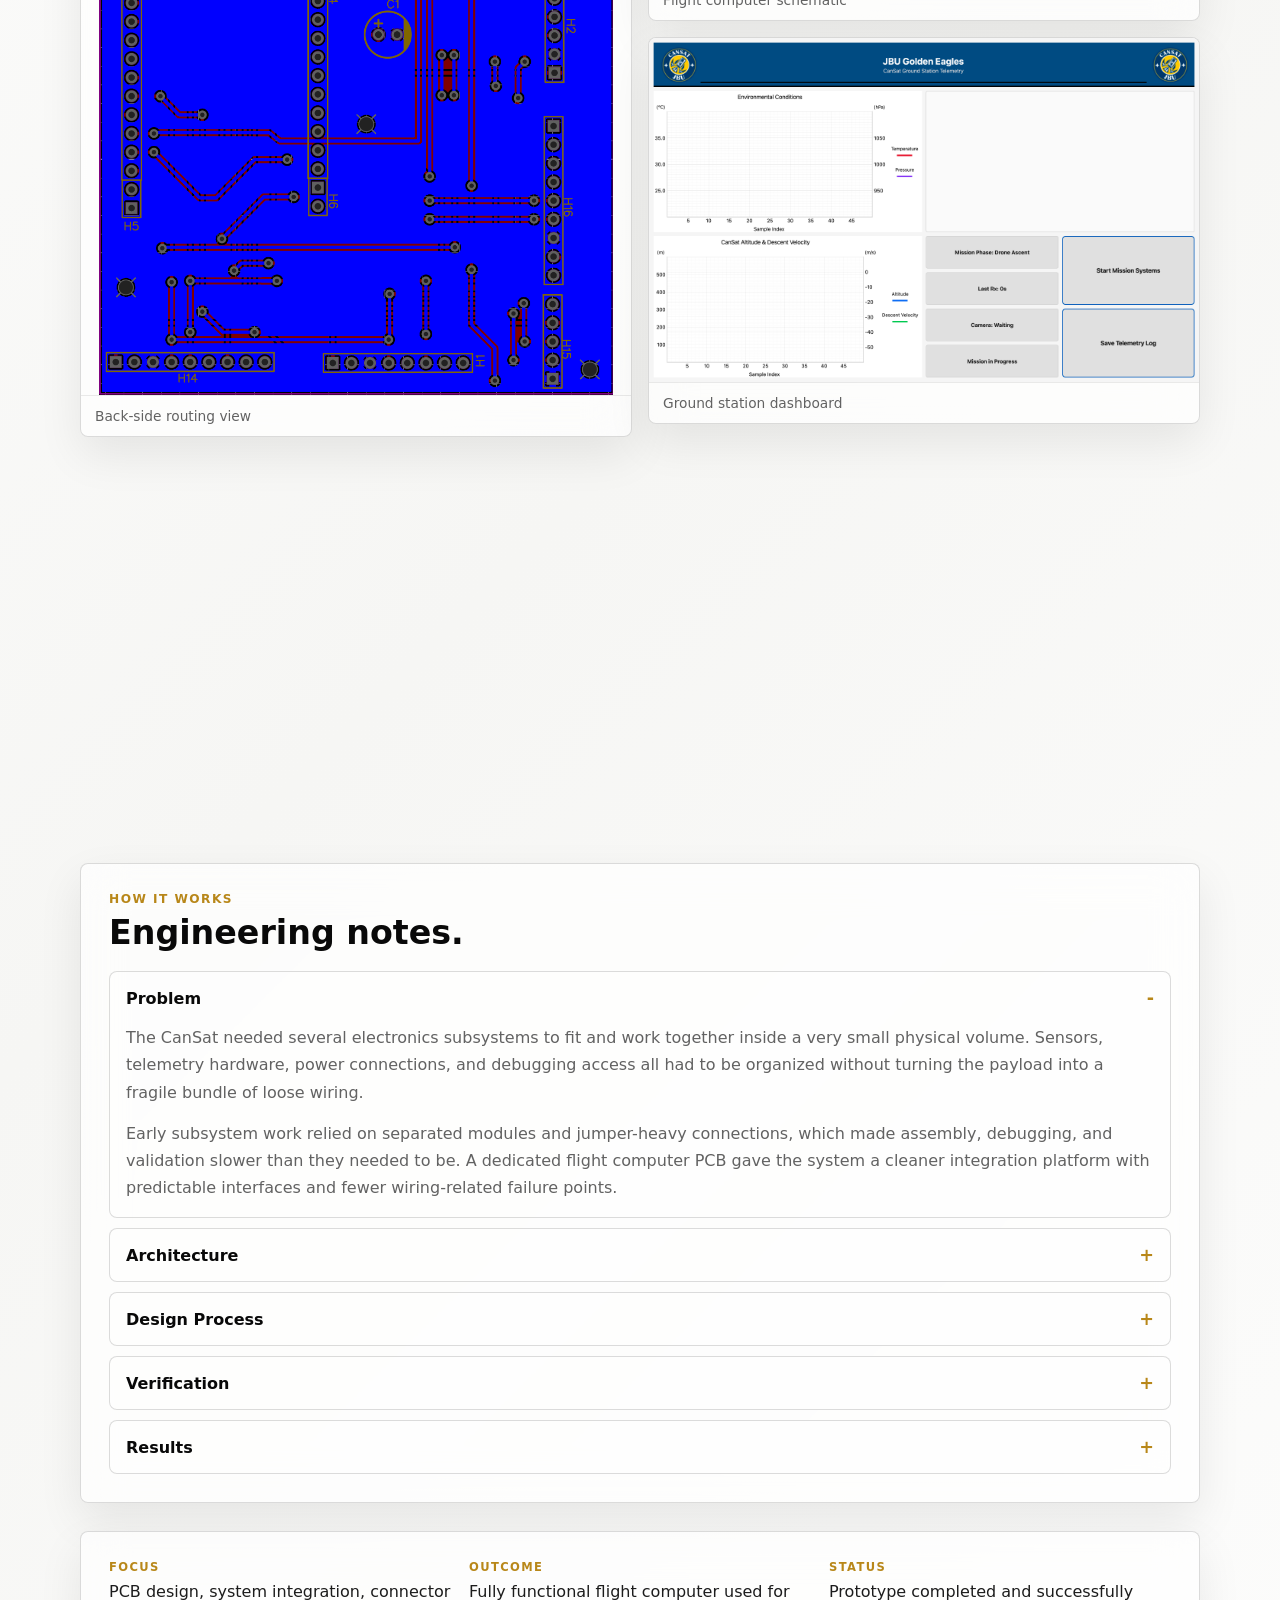
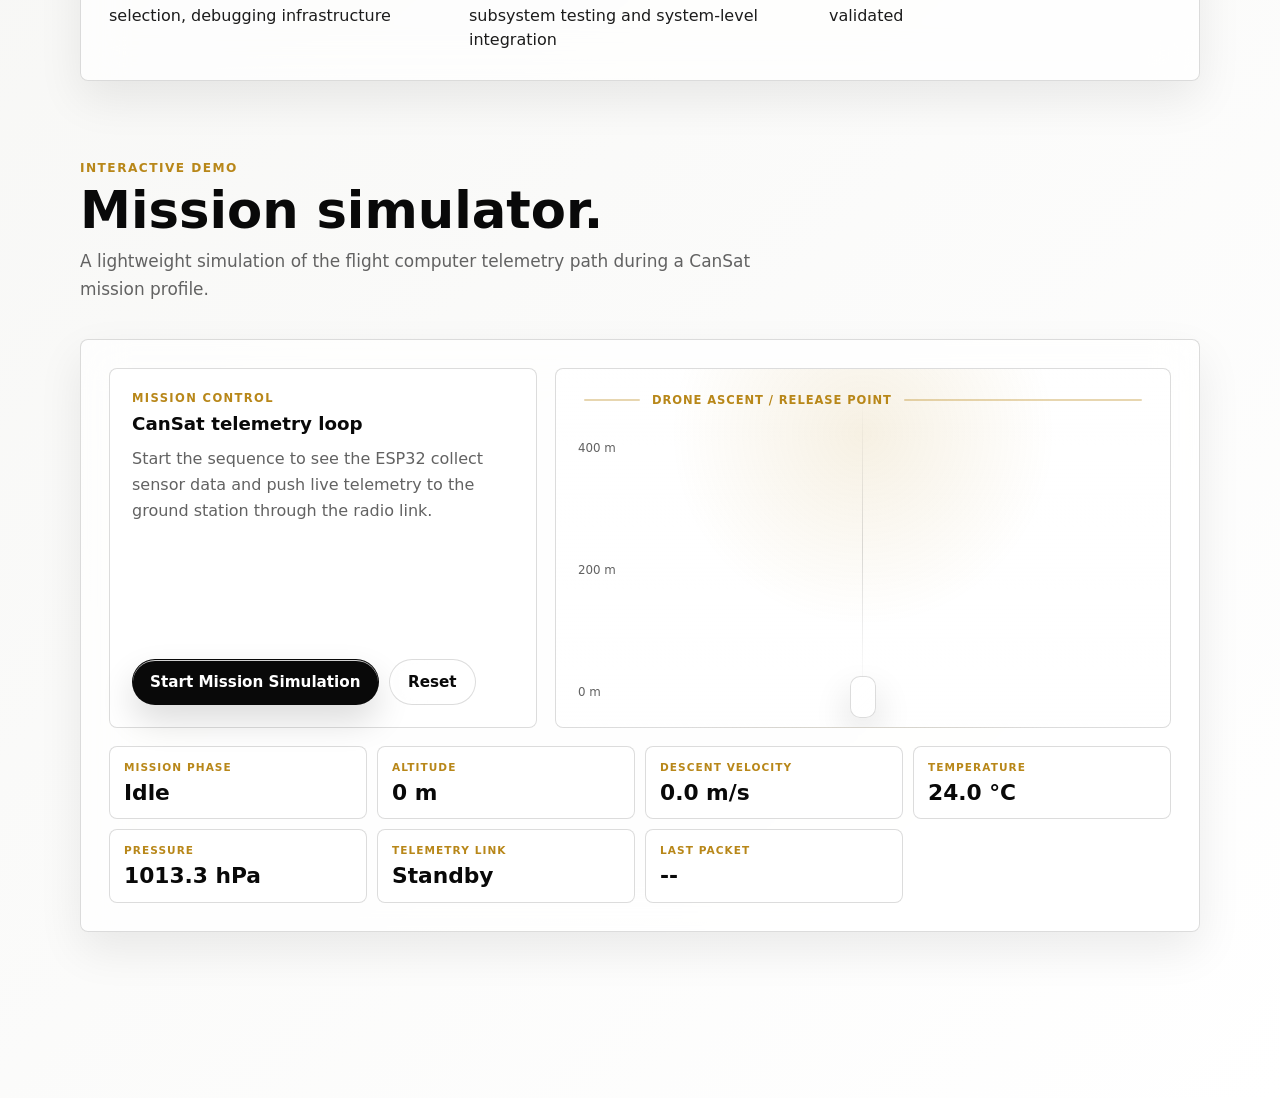
==== commit dc1d8adb: "Waveform Silicio-16 update" ====
--- a/projects/cansat-flight-computer.html
+++ b/projects/cansat-flight-computer.html
@@ -13,7 +13,7 @@
     <!-- Google Analytics 4: configure the Measurement ID in ../analytics-config.js. -->
     <script src="../analytics-config.js?v=1"></script>
     <script src="../analytics.js?v=1"></script>
-    <link rel="stylesheet" href="../styles.css?v=46" />
+    <link rel="stylesheet" href="../styles.css?v=47" />
   </head>
   <body>
     <div class="ambient ambient-one"></div>
@@ -347,6 +347,6 @@
         </div>
       </section>
     </main>
-    <script src="../script.js?v=41"></script>
+    <script src="../script.js?v=42"></script>
   </body>
 </html>
--- a/styles.css
+++ b/styles.css
@@ -1988,7 +1988,8 @@
 }
 
 .silicio-waveform-hero,
-.silicio-diagram {
+.silicio-diagram,
+.waveform-frame {
   margin: 0;
   overflow: hidden;
   border: 1px solid var(--soft-line);
@@ -2001,7 +2002,8 @@
 }
 
 .silicio-waveform-hero img,
-.silicio-diagram img {
+.silicio-diagram img,
+.waveform-frame img {
   display: block;
   width: 100%;
   height: auto;
@@ -2014,11 +2016,51 @@
 }
 
 .silicio-waveform-hero figcaption,
-.silicio-diagram figcaption {
+.silicio-diagram figcaption,
+.waveform-frame figcaption {
   border-top: 1px solid var(--soft-line);
   padding: 12px 14px;
   color: var(--muted);
   font-size: 0.86rem;
+}
+
+.waveform-frame {
+  background:
+    radial-gradient(circle at 12% 14%, rgba(184, 135, 25, 0.1), transparent 16rem),
+    rgba(9, 9, 9, 0.82);
+}
+
+:root[data-theme="dark"] .waveform-frame {
+  background:
+    radial-gradient(circle at 12% 14%, rgba(213, 166, 51, 0.12), transparent 16rem),
+    rgba(0, 0, 0, 0.42);
+}
+
+.waveform-frame a {
+  display: block;
+  overflow-x: auto;
+  overflow-y: hidden;
+  padding: 12px;
+  background:
+    linear-gradient(135deg, rgba(255, 255, 255, 0.08), transparent 42%),
+    rgba(9, 9, 9, 0.18);
+}
+
+.waveform-frame a:focus-visible {
+  outline: 2px solid rgba(184, 135, 25, 0.52);
+  outline-offset: -4px;
+}
+
+.waveform-frame img {
+  min-width: 0;
+  border-radius: calc(var(--radius) - 4px);
+  box-shadow: 0 18px 48px rgba(0, 0, 0, 0.22);
+}
+
+.verification-accordion .waveform-frame img {
+  min-width: 980px;
+  border-radius: calc(var(--radius) - 4px);
+  box-shadow: 0 18px 48px rgba(0, 0, 0, 0.22);
 }
 
 .silicio-spec-grid {
@@ -2060,9 +2102,7 @@
 
 .verification-accordion .accordion-inner img {
   max-height: none;
-  border: 1px solid var(--soft-line);
-  border-radius: calc(var(--radius) - 2px);
-  background: rgba(9, 9, 9, 0.04);
+  background: transparent;
 }
 
 .case-roadmap {
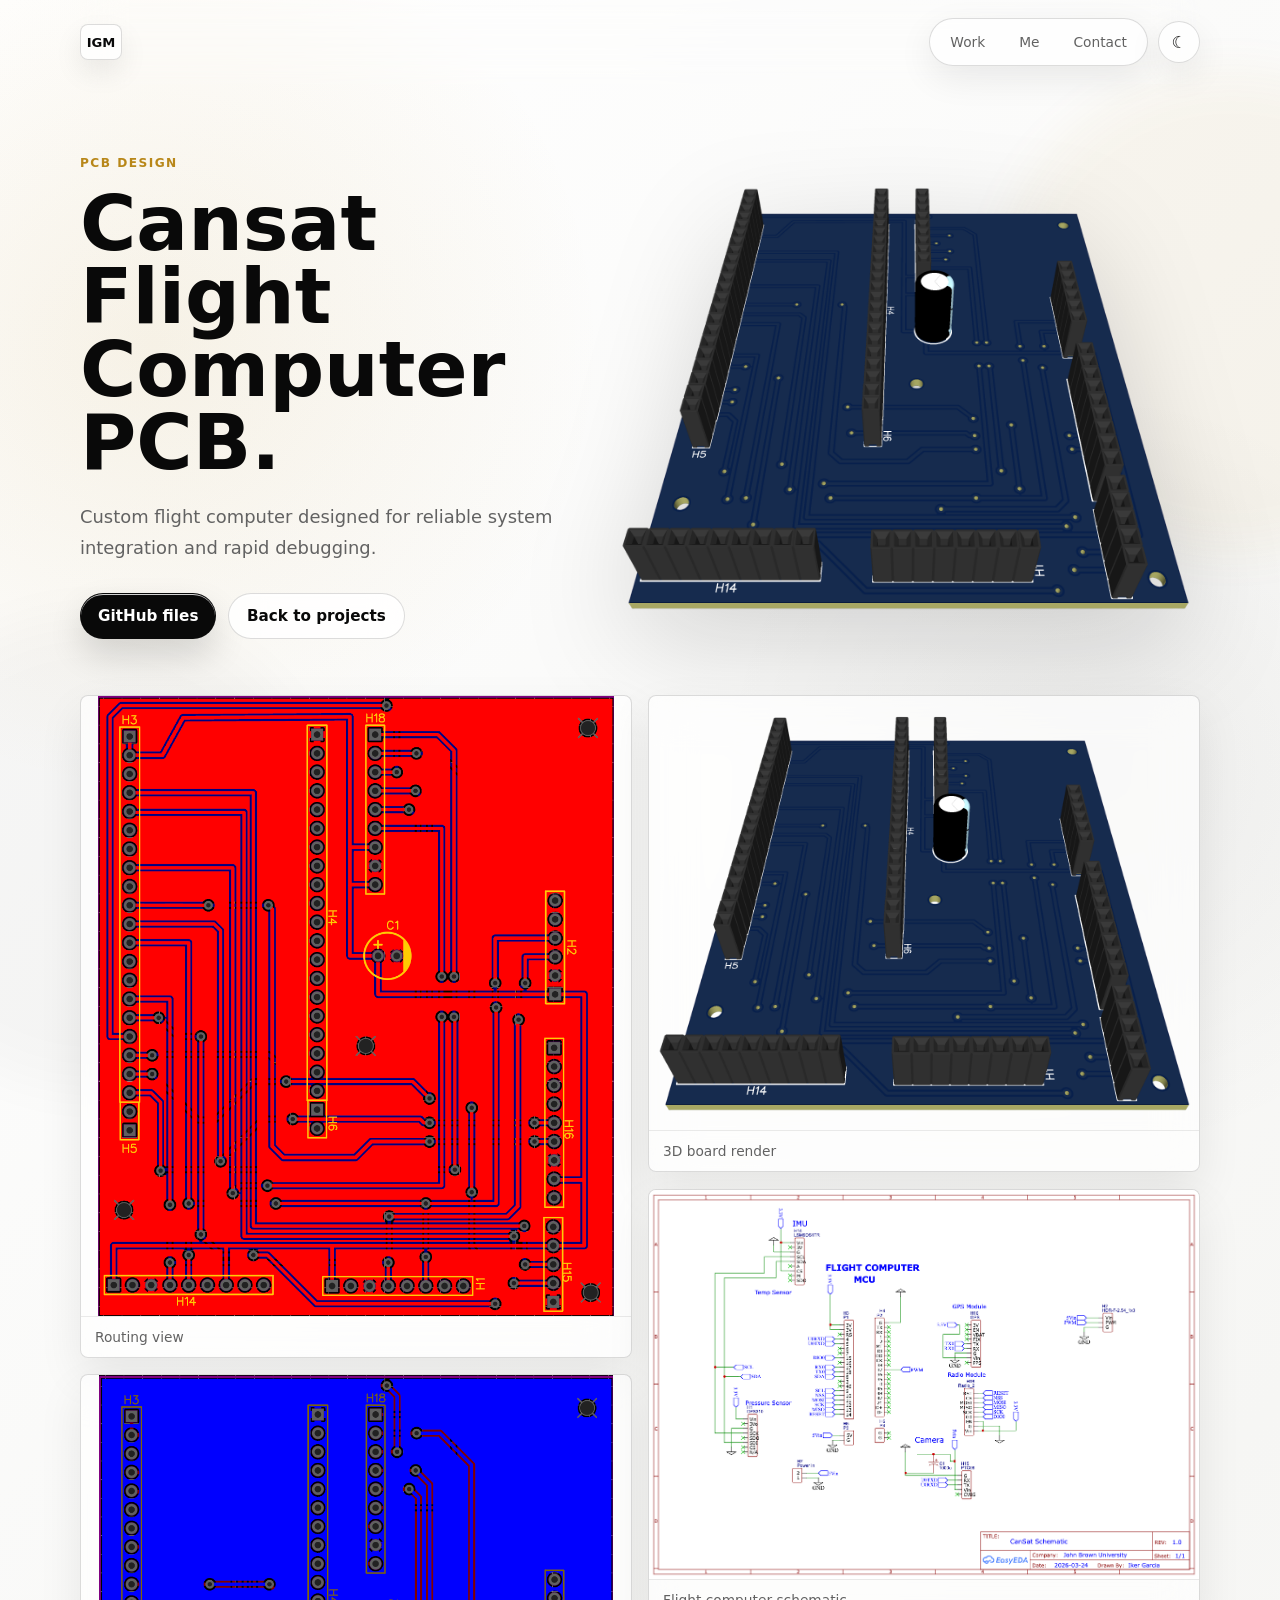
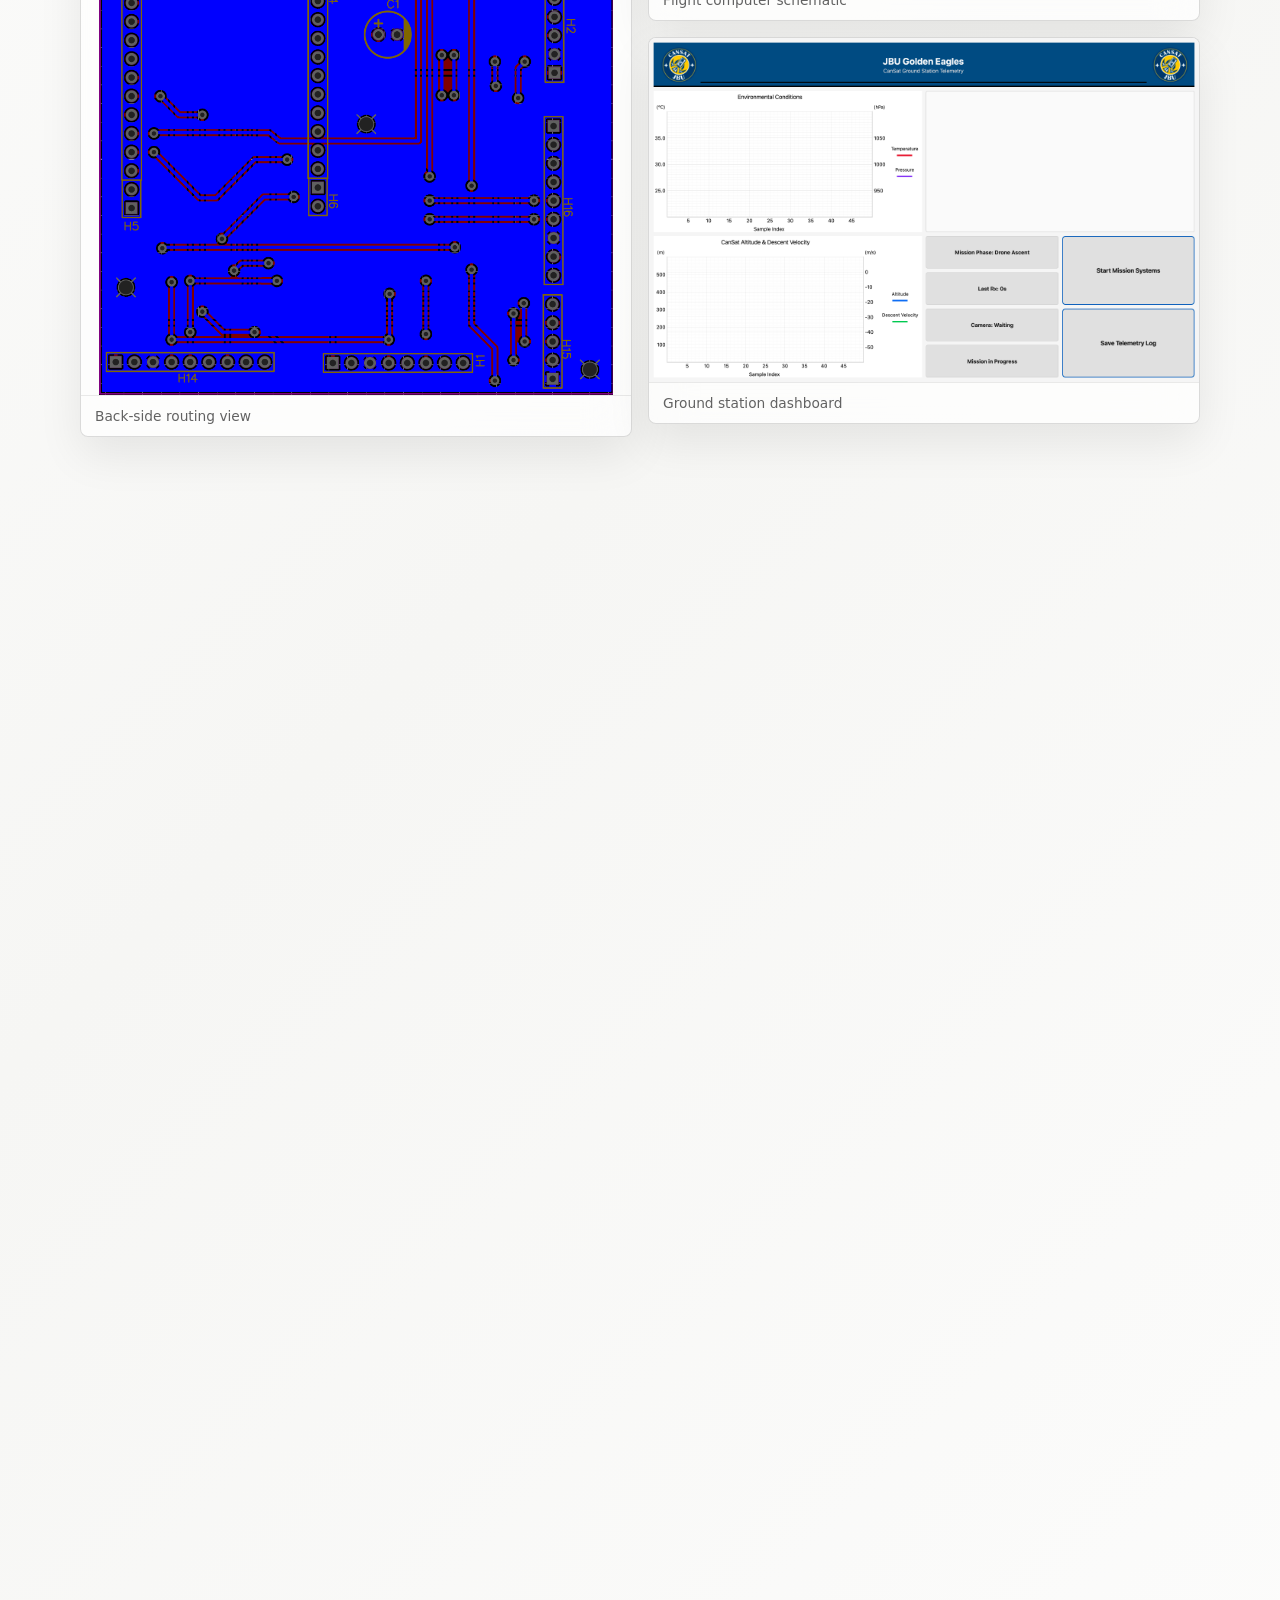
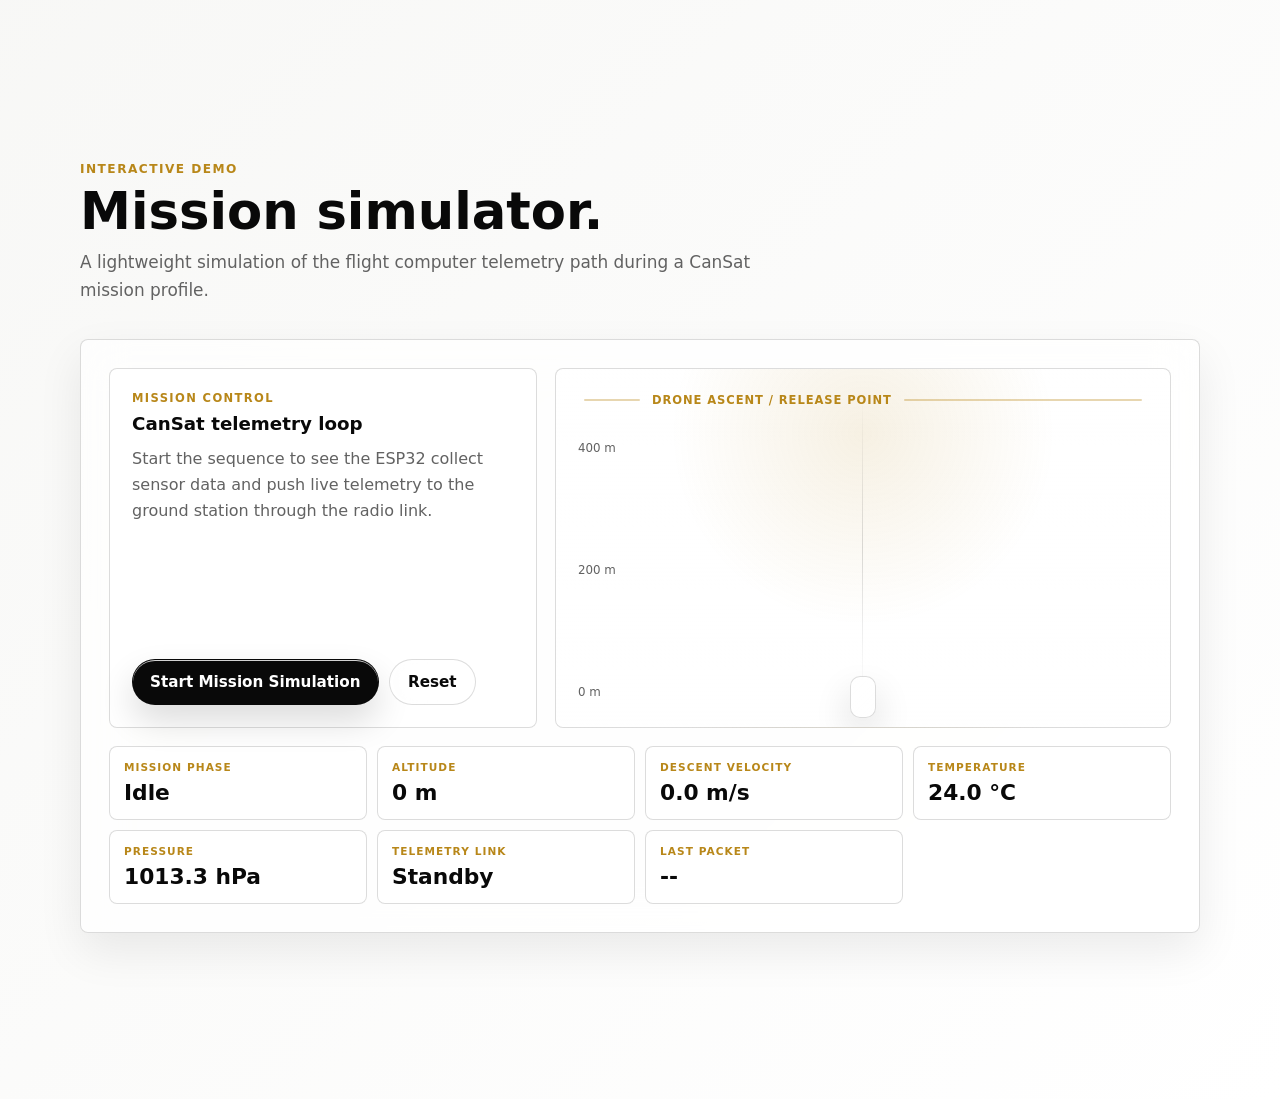
==== commit 8a09b1d6: "Silicio-16 update" ====
--- a/projects/cansat-flight-computer.html
+++ b/projects/cansat-flight-computer.html
@@ -13,7 +13,7 @@
     <!-- Google Analytics 4: configure the Measurement ID in ../analytics-config.js. -->
     <script src="../analytics-config.js?v=1"></script>
     <script src="../analytics.js?v=1"></script>
-    <link rel="stylesheet" href="../styles.css?v=47" />
+    <link rel="stylesheet" href="../styles.css?v=48" />
   </head>
   <body>
     <div class="ambient ambient-one"></div>
@@ -347,6 +347,6 @@
         </div>
       </section>
     </main>
-    <script src="../script.js?v=42"></script>
+    <script src="../script.js?v=43"></script>
   </body>
 </html>
--- a/styles.css
+++ b/styles.css
@@ -2079,6 +2079,45 @@
   object-fit: contain;
 }
 
+.magnify-target {
+  position: relative;
+  overflow: hidden;
+  cursor: zoom-in;
+}
+
+.magnifier-lens {
+  position: absolute;
+  left: 0;
+  top: 0;
+  width: clamp(120px, 15vw, 180px);
+  height: clamp(120px, 15vw, 180px);
+  border: 1px solid rgba(184, 135, 25, 0.34);
+  border-radius: 50%;
+  background-repeat: no-repeat;
+  box-shadow:
+    0 18px 48px rgba(9, 9, 9, 0.22),
+    inset 0 1px 0 rgba(255, 255, 255, 0.26);
+  opacity: 0;
+  pointer-events: none;
+  transform: translate(-50%, -50%) scale(0.96);
+  transition:
+    opacity 220ms cubic-bezier(0.16, 1, 0.3, 1),
+    transform 220ms cubic-bezier(0.16, 1, 0.3, 1);
+  will-change: left, top, background-position, opacity, transform;
+}
+
+:root[data-theme="dark"] .magnifier-lens {
+  border-color: rgba(213, 166, 51, 0.4);
+  box-shadow:
+    0 22px 56px rgba(0, 0, 0, 0.34),
+    inset 0 1px 0 rgba(255, 255, 255, 0.18);
+}
+
+.magnify-target.is-magnifying .magnifier-lens {
+  opacity: 1;
+  transform: translate(-50%, -50%) scale(1);
+}
+
 .verification-accordion .accordion-trigger {
   gap: 12px;
 }
@@ -2350,6 +2389,10 @@
   transition: max-height 280ms cubic-bezier(0.2, 0.8, 0.2, 1), opacity 180ms ease;
 }
 
+.accordion-item.is-open .accordion-content {
+  overflow: visible;
+}
+
 .accordion-inner {
   display: grid;
   gap: 14px;
@@ -3324,6 +3367,20 @@
   .wafer-lens {
     display: none;
   }
+
+  .magnifier-lens {
+    display: none;
+  }
+}
+
+@media (hover: none), (pointer: coarse) {
+  .magnify-target {
+    cursor: default;
+  }
+
+  .magnifier-lens {
+    display: none;
+  }
 }
 
 @media (max-width: 860px) {
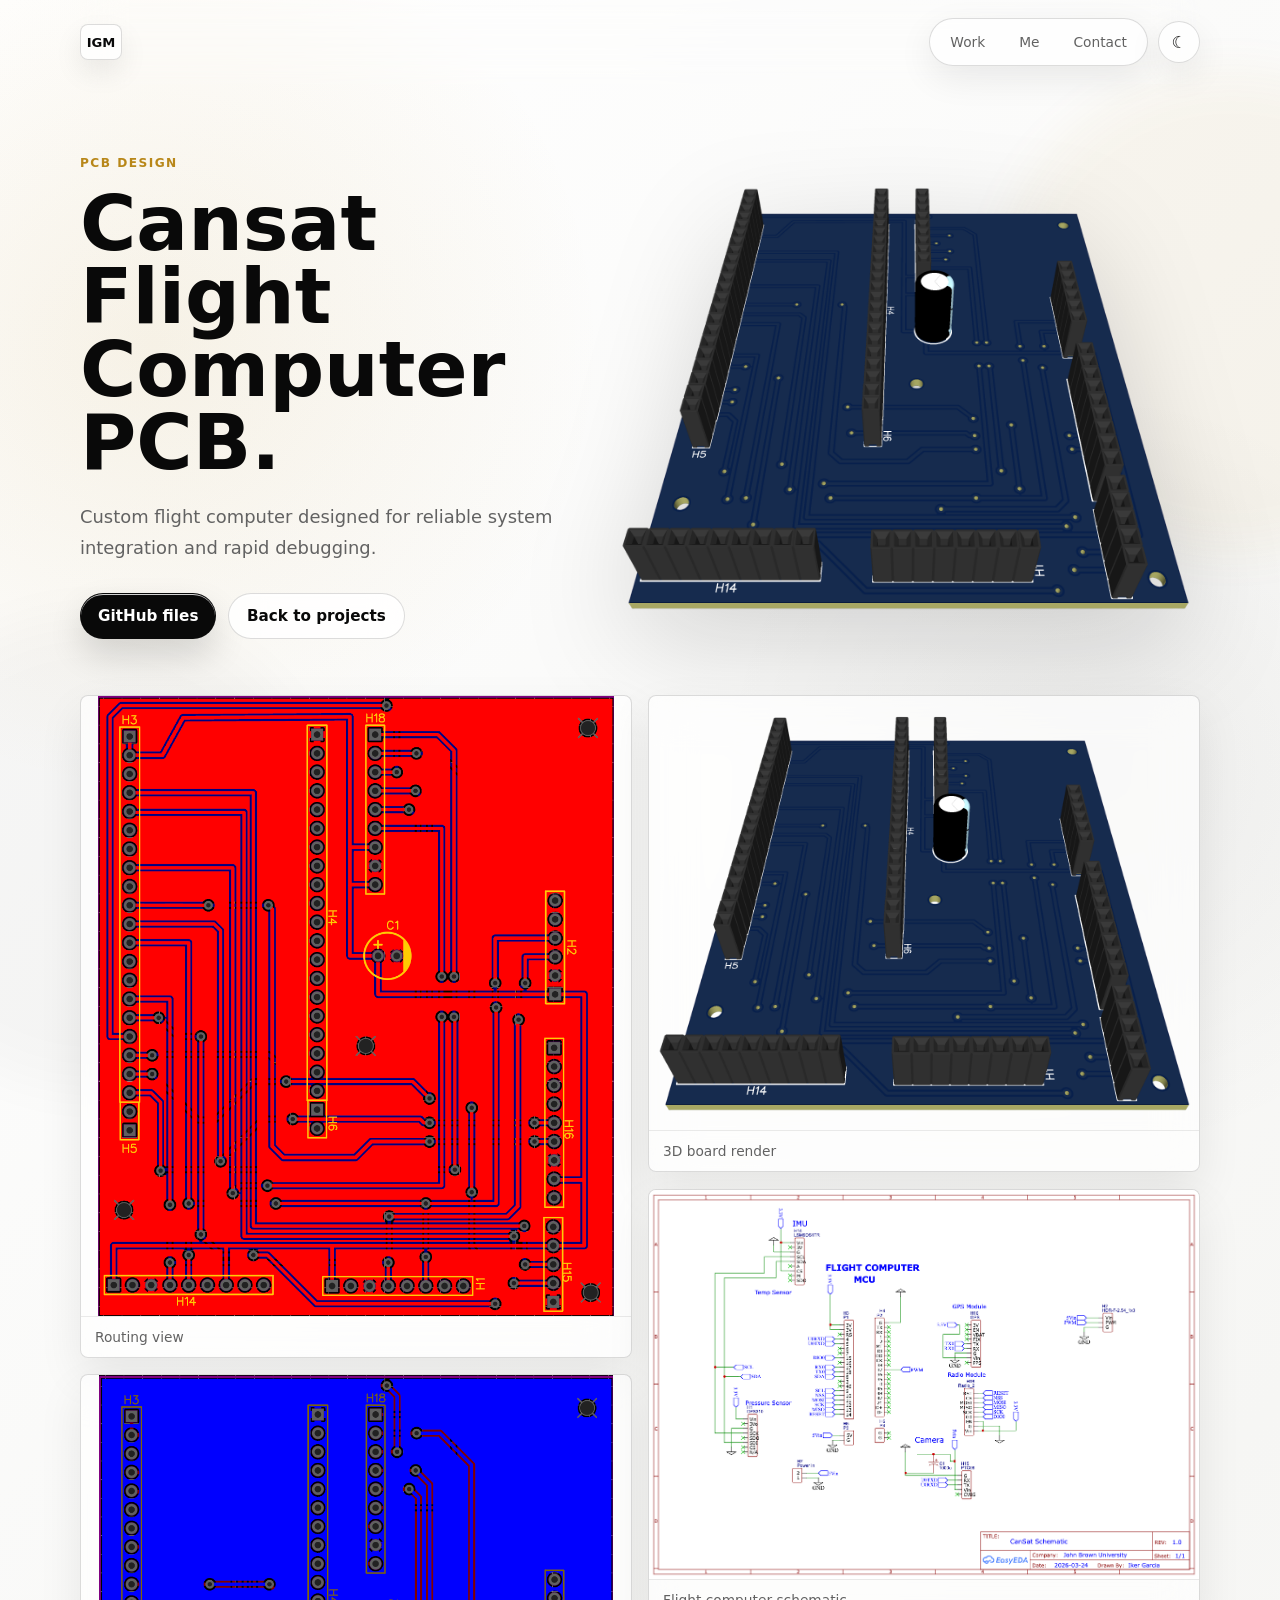
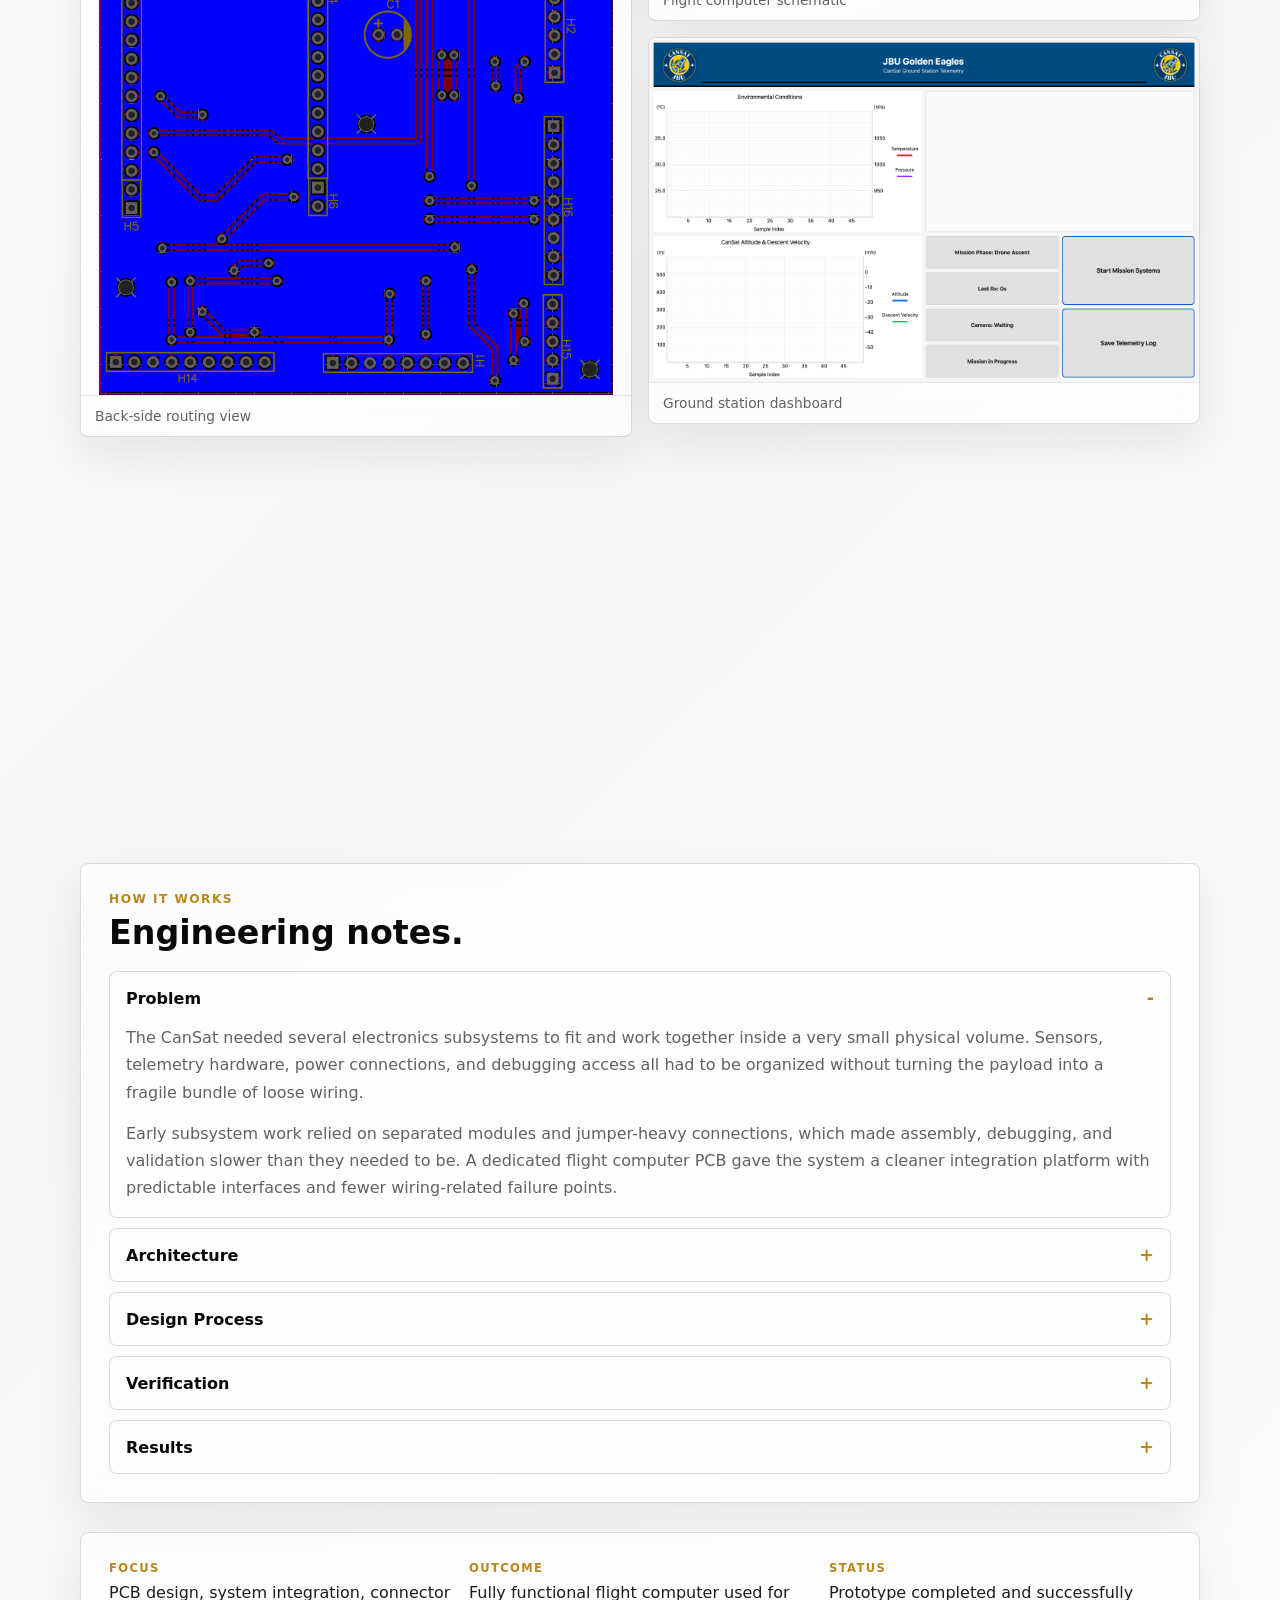
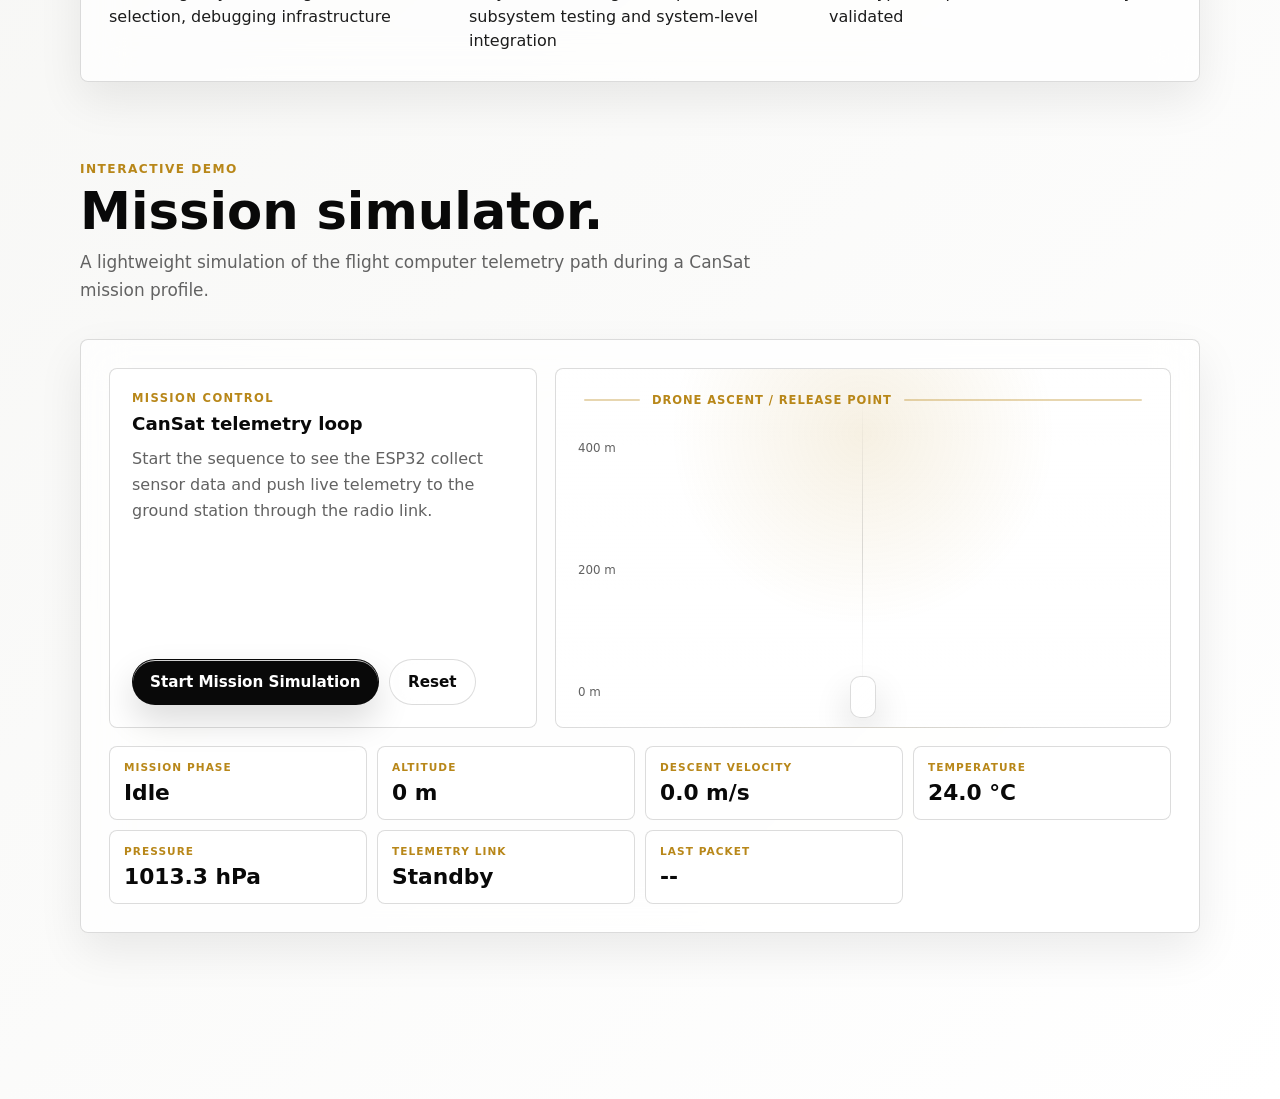
==== commit 45a82dcd: "Add Simple Silicon links to portfolio" ====
--- a/projects/cansat-flight-computer.html
+++ b/projects/cansat-flight-computer.html
@@ -13,7 +13,7 @@
     <!-- Google Analytics 4: configure the Measurement ID in ../analytics-config.js. -->
     <script src="../analytics-config.js?v=1"></script>
     <script src="../analytics.js?v=1"></script>
-    <link rel="stylesheet" href="../styles.css?v=48" />
+    <link rel="stylesheet" href="../styles.css?v=49" />
   </head>
   <body>
     <div class="ambient ambient-one"></div>
--- a/styles.css
+++ b/styles.css
@@ -1557,6 +1557,12 @@
   margin-top: 12px;
 }
 
+.section-action-row {
+  display: flex;
+  justify-content: flex-start;
+  margin-top: 18px;
+}
+
 .roadmap {
   display: grid;
   gap: 12px;
